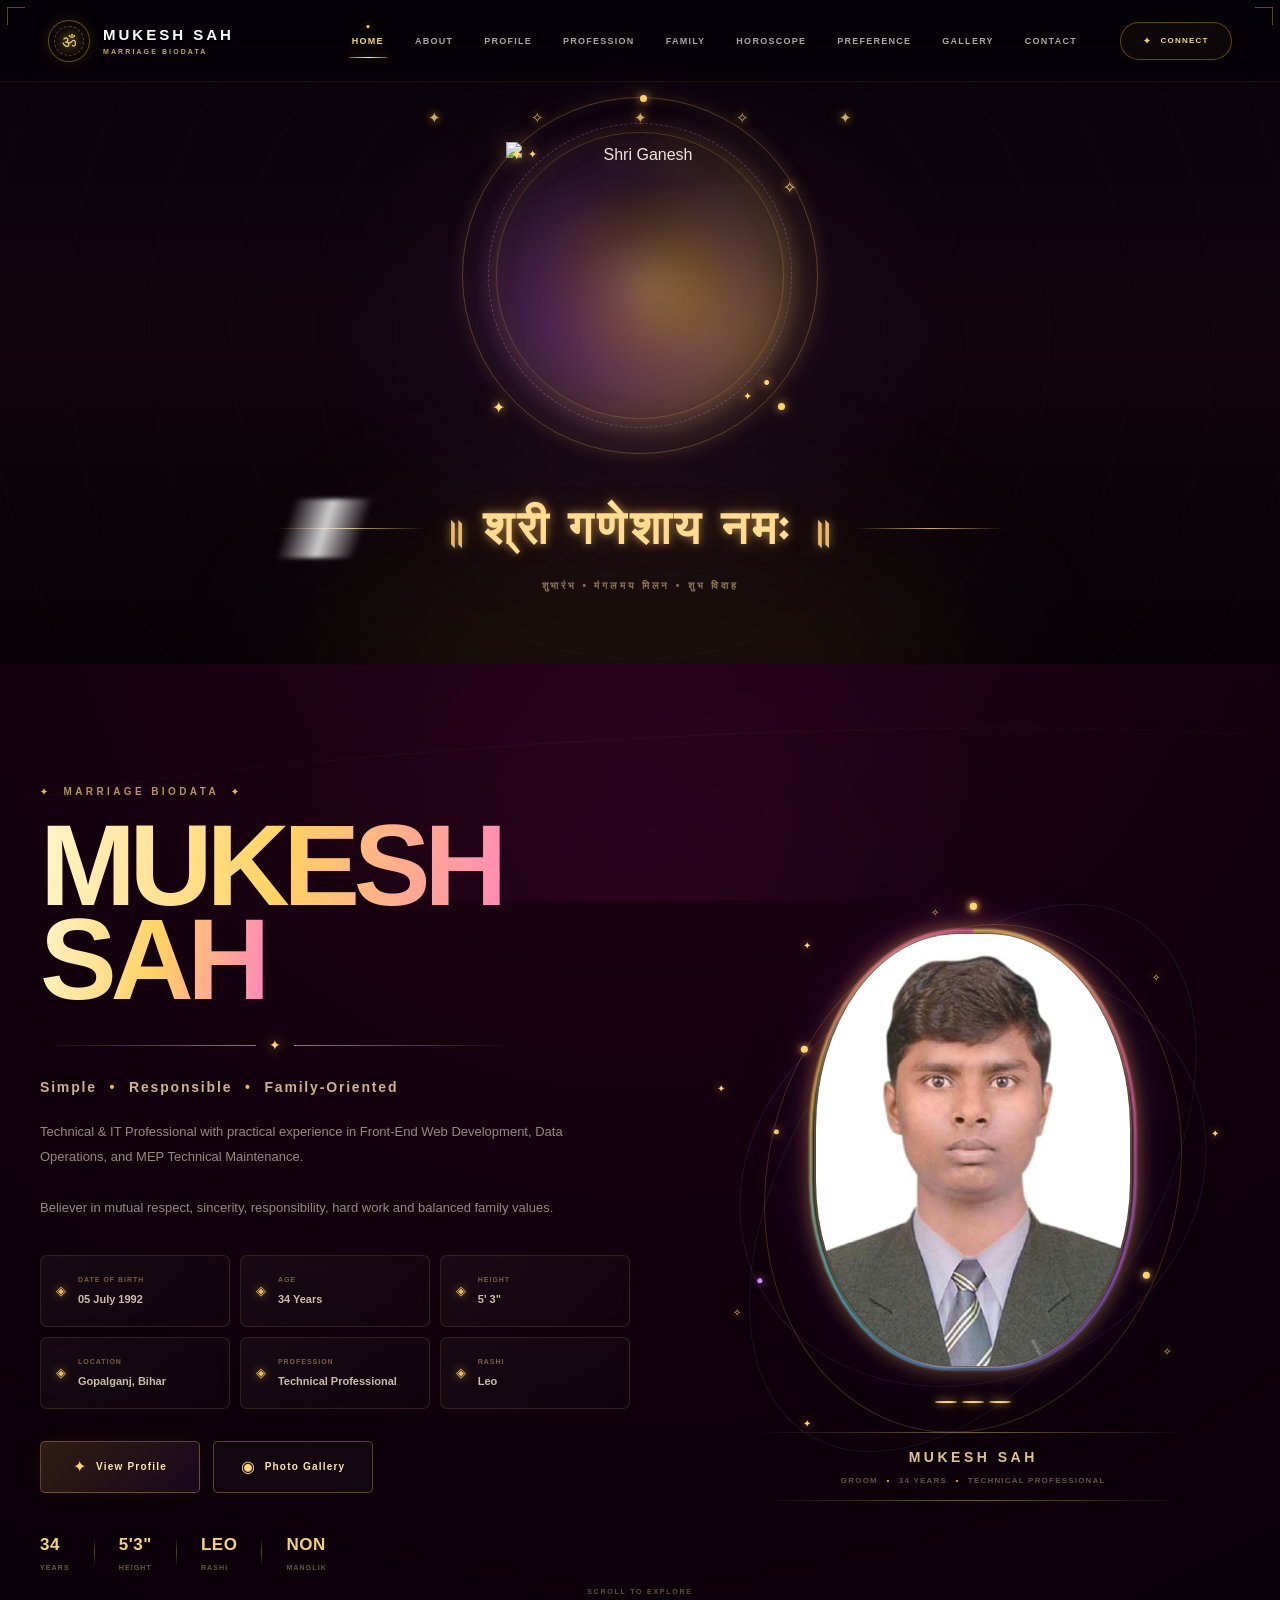
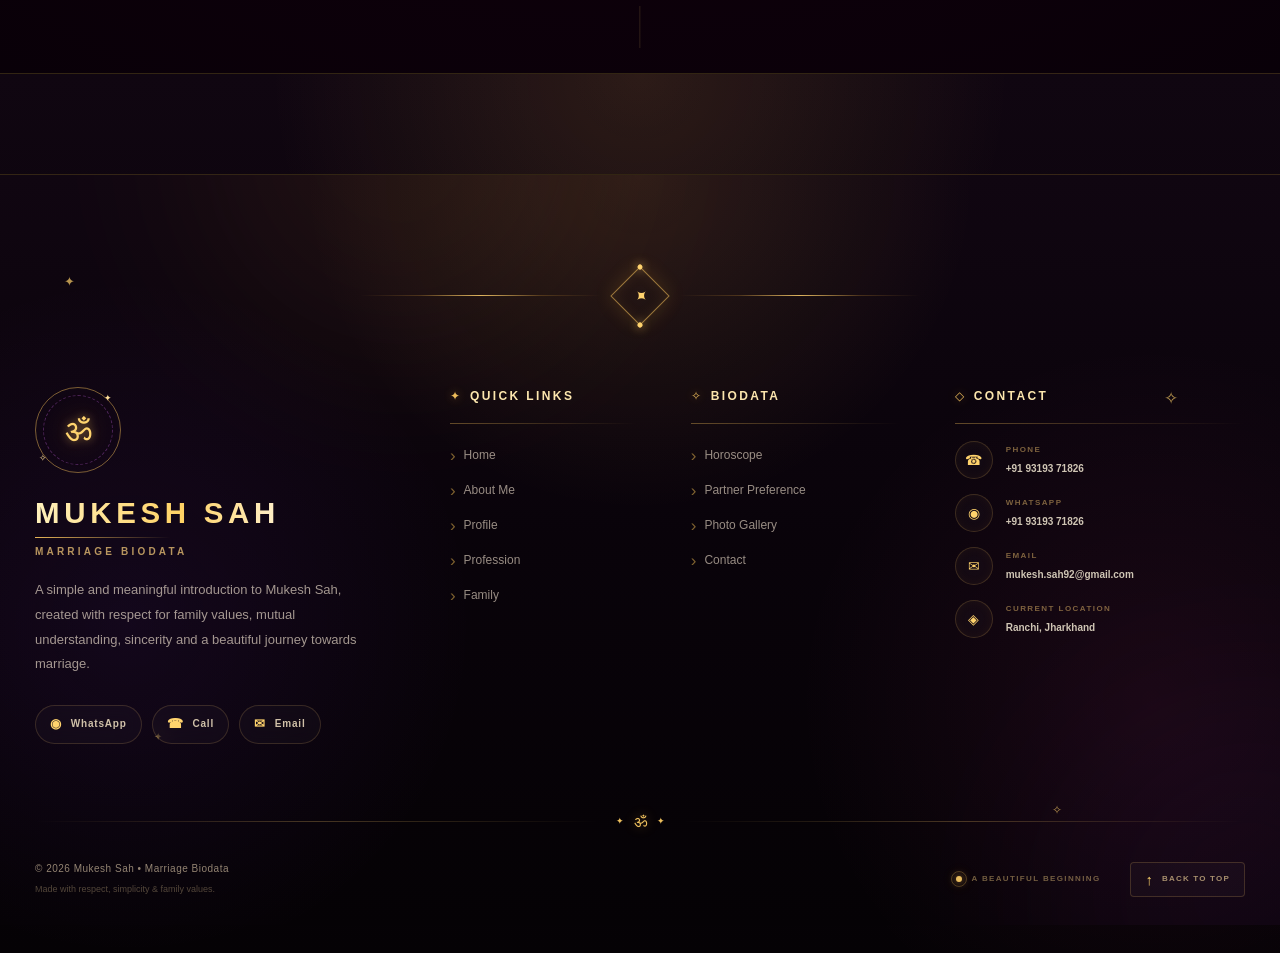
==== index.html @ 3ca18400 "Add files via upload" ====
<!DOCTYPE html>
<html lang="en">

<head>

    <meta charset="UTF-8">

    <meta
        name="viewport"
        content="width=device-width, initial-scale=1.0"
    >

    <meta
        name="theme-color"
        content="#09000d"
    >

    <meta
        name="description"
        content="Mukesh Sah Marriage Biodata"
    >

    <title>Mukesh Sah — Marriage Biodata</title>

<link rel="icon" type="image/png" href="assets/images/favicon.png">
    <!-- CSS -->

    <link rel="stylesheet" href="css/variables.css">

    <link rel="stylesheet" href="css/main.css">

    <link rel="stylesheet" href="css/header.css">

    <link rel="stylesheet" href="css/footer.css">

    <link rel="stylesheet" href="css/home.css">
    <link rel="stylesheet" href="css/mobile.css">


</head>


<body data-page="home">


    <!-- =====================================================
         GRAND BACKGROUND
    ====================================================== -->

    <div class="site-background">

        <div class="bg-glow bg-glow-one"></div>

        <div class="bg-glow bg-glow-two"></div>

        <div class="bg-glow bg-glow-three"></div>

        <div class="wave-layer wave-layer-one"></div>

        <div class="wave-layer wave-layer-two"></div>

        <div class="wave-layer wave-layer-three"></div>

        <div class="particles">

            <span></span>
            <span></span>
            <span></span>
            <span></span>
            <span></span>
            <span></span>
            <span></span>
            <span></span>
            <span></span>
            <span></span>
            <span></span>
            <span></span>
            <span></span>
            <span></span>
            <span></span>
            <span></span>

        </div>

        <div class="moving-light"></div>

    </div>


    <!-- =====================================================
         HEADER
         Loaded automatically by js/main.js
    ====================================================== -->

    <div id="site-header"></div>


    <!-- =====================================================
         MAIN
    ====================================================== -->

    <main class="home-page">


        <!-- =================================================
             SHRI GANESHAY NAMAH
        ================================================== -->

        <section class="ganesh-intro">


            <!-- Decorative top stars -->

            <div class="ganesh-stars">

                <span>✦</span>

                <span>✧</span>

                <span>✦</span>

                <span>✧</span>

                <span>✦</span>

            </div>



            <!-- Ganesh decorative frame -->

            <div class="ganesh-frame">


                <!-- Outer rotating ring -->

                <div class="ganesh-ring ganesh-ring-one"></div>


                <!-- Inner rotating ring -->

                <div class="ganesh-ring ganesh-ring-two"></div>


                <!-- Glow -->

                <div class="ganesh-glow"></div>


                <!-- Ganesh PNG -->

                <div class="ganesh-image-box">

                    <img
                        src="assets/images/ganesh.png"
                        alt="Shri Ganesh"
                        class="ganesh-image"
                    >

                </div>


                <!-- Floating particles -->

                <span class="ganesh-particle particle-one">
                    ✦
                </span>

                <span class="ganesh-particle particle-two">
                    ✧
                </span>

                <span class="ganesh-particle particle-three">
                    •
                </span>

                <span class="ganesh-particle particle-four">
                    ✦
                </span>


            </div>



            <!-- =================================================
                 GANESH MANTRA
            ================================================== -->

            <div class="ganesh-mantra-wrap">

                <div class="mantra-line"></div>

                <h1 class="ganesh-mantra">

                    <span>
                        ॥
                    </span>

                    श्री गणेशाय नमः

                    <span>
                        ॥
                    </span>

                </h1>

                <div class="mantra-line"></div>

            </div>



            <!-- Small subtitle -->

            <p class="ganesh-subtitle">

                शुभारंभ • मंगलमय मिलन • शुभ विवाह

            </p>


        </section>



        <!-- =================================================
             GRAND HERO
        ================================================== -->

        <section class="hero-section">


            <!-- LEFT SIDE -->

            <div class="hero-content">


                <div class="hero-label">

                    <span>✦</span>

                    <span>
                        MARRIAGE BIODATA
                    </span>

                    <span>✦</span>

                </div>



                <h2 class="hero-name">

                    <span>
                        MUKESH
                    </span>

                    <span>
                        SAH
                    </span>

                </h2>



                <div class="name-decoration">

                    <span></span>

                    <i>✦</i>

                    <span></span>

                </div>



                <p class="hero-tagline">

                    Simple

                    <b>•</b>

                    Responsible

                    <b>•</b>

                    Family-Oriented

                </p>



                <p class="hero-description">

                    Technical &amp; IT Professional with practical
                    experience in Front-End Web Development,
                    Data Operations, and MEP Technical Maintenance.

                    <br><br>

                    Believer in mutual respect, sincerity,
                    responsibility, hard work and balanced
                    family values.

                </p>



                <!-- DETAILS -->

                <div class="hero-details-grid">


                    <div class="detail-box">

                        <span class="detail-icon">
                            ◈
                        </span>

                        <div>

                            <small>
                                DATE OF BIRTH
                            </small>

                            <strong>
                                05 July 1992
                            </strong>

                        </div>

                    </div>



                    <div class="detail-box">

                        <span class="detail-icon">
                            ◈
                        </span>

                        <div>

                            <small>
                                AGE
                            </small>

                            <strong>
                                34 Years
                            </strong>

                        </div>

                    </div>



                    <div class="detail-box">

                        <span class="detail-icon">
                            ◈
                        </span>

                        <div>

                            <small>
                                HEIGHT
                            </small>

                            <strong>
                                5' 3"
                            </strong>

                        </div>

                    </div>



                    <div class="detail-box">

                        <span class="detail-icon">
                            ◈
                        </span>

                        <div>

                            <small>
                                LOCATION
                            </small>

                            <strong>
                                Gopalganj, Bihar
                            </strong>

                        </div>

                    </div>



                    <div class="detail-box">

                        <span class="detail-icon">
                            ◈
                        </span>

                        <div>

                            <small>
                                PROFESSION
                            </small>

                            <strong>
                                Technical Professional
                            </strong>

                        </div>

                    </div>



                    <div class="detail-box">

                        <span class="detail-icon">
                            ◈
                        </span>

                        <div>

                            <small>
                                RASHI
                            </small>

                            <strong>
                                Leo
                            </strong>

                        </div>

                    </div>


                </div>



                <!-- BUTTONS -->

                <div class="hero-buttons">


                    <a
                        href="pages/profile.html"
                        class="hero-button primary-button"
                    >

                        <span>✦</span>

                        <strong>
                            View Profile
                        </strong>

                    </a>



                    <a
                        href="pages/gallery.html"
                        class="hero-button secondary-button"
                    >

                        <span>◉</span>

                        <strong>
                            Photo Gallery
                        </strong>

                    </a>


                </div>



                <!-- STATUS -->

                <div class="hero-status-row">


                    <div class="status-item">

                        <strong>
                            34
                        </strong>

                        <span>
                            YEARS
                        </span>

                    </div>


                    <div class="status-divider"></div>


                    <div class="status-item">

                        <strong>
                            5'3"
                        </strong>

                        <span>
                            HEIGHT
                        </span>

                    </div>


                    <div class="status-divider"></div>


                    <div class="status-item">

                        <strong>
                            LEO
                        </strong>

                        <span>
                            RASHI
                        </span>

                    </div>


                    <div class="status-divider"></div>


                    <div class="status-item">

                        <strong>
                            NON
                        </strong>

                        <span>
                            MANGLIK
                        </span>

                    </div>


                </div>


            </div>



            <!-- =================================================
                 RIGHT PHOTO
            ================================================== -->

            <div class="hero-profile-area">


                <div class="profile-orbit orbit-one">

                    <span></span>

                </div>


                <div class="profile-orbit orbit-two">

                    <span></span>

                </div>


                <div class="profile-orbit orbit-three">

                    <span></span>

                </div>



                <!-- STARS -->

                <div class="profile-stars">

                    <span class="star star-1">✦</span>

                    <span class="star star-2">✧</span>

                    <span class="star star-3">✦</span>

                    <span class="star star-4">✧</span>

                    <span class="star star-5">✦</span>

                    <span class="star star-6">✧</span>

                    <span class="star star-7">✦</span>

                    <span class="star star-8">✧</span>

                </div>



                <!-- PHOTO -->

                <div class="profile-photo-stage">


                    <div class="photo-neon-border"></div>


                    <div class="photo-inner-glow"></div>


                    <div class="profile-photo-box">

                        <img
                            src="assets/images/Mukesh_Sah.jpeg"
                            alt="Mukesh Sah"
                            class="profile-photo"
                        >

                    </div>


                    <!-- Bottom multicolor glow -->

                    <div class="photo-bottom-light">

                        <span></span>

                        <span></span>

                        <span></span>

                    </div>


                    <!-- Rotating dots -->

                    <div class="photo-orbit-dots">

                        <i></i>
                        <i></i>
                        <i></i>
                        <i></i>

                    </div>


                </div>



                <!-- CAPTION -->

                <div class="profile-caption">

                    <div class="caption-line"></div>

                    <h2>
                        MUKESH SAH
                    </h2>

                    <p>

                        GROOM

                        <span>•</span>

                        34 YEARS

                        <span>•</span>

                        TECHNICAL PROFESSIONAL

                    </p>

                    <div class="caption-line"></div>

                </div>


            </div>


        </section>



        <!-- SCROLL -->

        <div class="home-scroll-indicator">

            <span>
                SCROLL TO EXPLORE
            </span>

            <div class="scroll-line">

                <i></i>

            </div>

        </div>


    </main>


    <!-- =====================================================
         FOOTER
         Loaded automatically by js/main.js
    ====================================================== -->

    <div id="site-footer"></div>


    <!-- =====================================================
         JS
    ====================================================== -->

    <!-- Common JS: loads header + footer -->
    <script src="js/main.js"></script>

    <!-- Home Page JS -->
    <script src="js/home.js"></script>


</body>

</html>
---- css/variables.css ----
/* =========================================================
   MUKESH SAH — LUXURY MARRIAGE BIODATA
   GLOBAL DESIGN VARIABLES
   File: css/variables.css
   ========================================================= */

:root {

  /* -------------------------------------------------------
     01. FONT
     ------------------------------------------------------- */

  --font-main:
    Arial,
    Helvetica,
    sans-serif;


  /* -------------------------------------------------------
     02. MAIN COLORS
     ------------------------------------------------------- */

  --color-black: #050006;
  --color-black-soft: #09000d;
  --color-black-deep: #020003;

  --color-maroon-deep: #17000f;
  --color-maroon: #2b001b;
  --color-maroon-light: #4b062d;

  --color-gold-dark: #8b5e12;
  --color-gold-deep: #a66c14;
  --color-gold: #d4a63a;
  --color-gold-light: #f4d477;
  --color-gold-bright: #ffe9a3;
  --color-gold-white: #fff4c7;

  --color-white: #ffffff;
  --color-white-soft: #f7f3ea;
  --color-text: #eee8dc;
  --color-text-soft: #cfc5b4;
  --color-text-muted: #a99d8e;

  --color-success: #b7d98b;
  --color-danger: #e08b8b;


  /* -------------------------------------------------------
     03. GRADIENTS
     ------------------------------------------------------- */

  --gradient-page:
    radial-gradient(
      circle at 50% 20%,
      #260018 0%,
      #10000c 38%,
      #050006 75%,
      #020003 100%
    );

  --gradient-gold:
    linear-gradient(
      135deg,
      #7d500c 0%,
      #c89427 22%,
      #ffe69a 48%,
      #d5a33a 68%,
      #80530e 100%
    );

  --gradient-gold-horizontal:
    linear-gradient(
      90deg,
      #81520e 0%,
      #d5a43d 25%,
      #fff0aa 50%,
      #d5a43d 75%,
      #81520e 100%
    );

  --gradient-gold-text:
    linear-gradient(
      90deg,
      #a86d16 0%,
      #f1c95d 22%,
      #fff1ac 42%,
      #d79f2d 65%,
      #fff0a5 82%,
      #9b6413 100%
    );

  --gradient-maroon:
    linear-gradient(
      145deg,
      #3b0626 0%,
      #1b0011 50%,
      #070006 100%
    );

  --gradient-glass:
    linear-gradient(
      145deg,
      rgba(255,255,255,0.075),
      rgba(255,255,255,0.018)
    );


  /* -------------------------------------------------------
     04. GLASS EFFECT
     ------------------------------------------------------- */

  --glass-bg:
    rgba(255, 255, 255, 0.035);

  --glass-bg-strong:
    rgba(255, 255, 255, 0.065);

  --glass-border:
    rgba(212, 166, 58, 0.24);

  --glass-border-bright:
    rgba(244, 212, 119, 0.48);

  --glass-blur: 18px;

  --glass-shadow:
    0 20px 70px rgba(0, 0, 0, 0.48);

  --glass-shadow-small:
    0 10px 35px rgba(0, 0, 0, 0.35);


  /* -------------------------------------------------------
     05. GOLD GLOW
     ------------------------------------------------------- */

  --gold-glow-small:
    0 0 10px rgba(212, 166, 58, 0.30);

  --gold-glow:
    0 0 25px rgba(212, 166, 58, 0.32);

  --gold-glow-strong:
    0 0 45px rgba(244, 212, 119, 0.42);

  --gold-glow-extreme:
    0 0 75px rgba(244, 212, 119, 0.52);


  /* -------------------------------------------------------
     06. PROFILE PHOTO GLOW
     ------------------------------------------------------- */

  --photo-neon:
    0 0 8px rgba(244, 212, 119, 0.72),
    0 0 20px rgba(212, 166, 58, 0.50),
    0 0 42px rgba(212, 166, 58, 0.30);

  --photo-neon-strong:
    0 0 10px rgba(255, 233, 163, 0.95),
    0 0 25px rgba(244, 212, 119, 0.70),
    0 0 55px rgba(212, 166, 58, 0.48),
    0 0 90px rgba(120, 30, 110, 0.22);


  /* -------------------------------------------------------
     07. BORDER
     ------------------------------------------------------- */

  --border-thin:
    1px solid rgba(212, 166, 58, 0.20);

  --border-gold:
    1px solid rgba(212, 166, 58, 0.42);

  --border-gold-bright:
    1px solid rgba(244, 212, 119, 0.72);


  /* -------------------------------------------------------
     08. BORDER RADIUS
     ------------------------------------------------------- */

  --radius-xs: 5px;
  --radius-sm: 10px;
  --radius-md: 16px;
  --radius-lg: 24px;
  --radius-xl: 34px;
  --radius-round: 999px;


  /* -------------------------------------------------------
     09. PAGE WIDTH
     ------------------------------------------------------- */

  --page-width: 1440px;
  --content-width: 1240px;
  --narrow-width: 960px;


  /* -------------------------------------------------------
     10. PAGE PADDING
     ------------------------------------------------------- */

  --page-padding-desktop: 48px;
  --page-padding-tablet: 32px;
  --page-padding-mobile: 18px;


  /* -------------------------------------------------------
     11. SPACING
     ------------------------------------------------------- */

  --space-1: 4px;
  --space-2: 8px;
  --space-3: 12px;
  --space-4: 16px;
  --space-5: 20px;
  --space-6: 24px;
  --space-7: 28px;
  --space-8: 32px;
  --space-9: 40px;
  --space-10: 48px;
  --space-11: 56px;
  --space-12: 64px;
  --space-13: 80px;
  --space-14: 96px;
  --space-15: 120px;


  /* -------------------------------------------------------
     12. TRANSITIONS
     ------------------------------------------------------- */

  --transition-fast:
    0.18s ease;

  --transition-normal:
    0.35s cubic-bezier(0.22, 1, 0.36, 1);

  --transition-smooth:
    0.65s cubic-bezier(0.22, 1, 0.36, 1);

  --transition-luxury:
    1s cubic-bezier(0.16, 1, 0.3, 1);


  /* -------------------------------------------------------
     13. ANIMATION SPEED
     ------------------------------------------------------- */

  --speed-fast: 2s;
  --speed-normal: 4s;
  --speed-slow: 7s;
  --speed-ultra: 12s;


  /* -------------------------------------------------------
     14. Z-INDEX SYSTEM
     ------------------------------------------------------- */

  --z-background: 0;
  --z-content: 10;
  --z-decoration: 20;
  --z-header: 100;
  --z-overlay: 500;
  --z-modal: 1000;


  /* -------------------------------------------------------
     15. HEADER
     ------------------------------------------------------- */

  --header-height: 82px;


  /* -------------------------------------------------------
     16. SHADOWS
     ------------------------------------------------------- */

  --shadow-deep:
    0 25px 80px rgba(0, 0, 0, 0.65);

  --shadow-card:
    0 18px 55px rgba(0, 0, 0, 0.42);

  --shadow-floating:
    0 30px 90px rgba(0, 0, 0, 0.55);


  /* -------------------------------------------------------
     17. OVERLAY COLORS
     ------------------------------------------------------- */

  --overlay-black:
    rgba(0, 0, 0, 0.45);

  --overlay-black-heavy:
    rgba(0, 0, 0, 0.72);

  --overlay-gold:
    rgba(212, 166, 58, 0.08);


  /* -------------------------------------------------------
     18. BREAKPOINT REFERENCE
     
     CSS variables cannot be used directly inside media
     queries, so these values are kept here only as
     documentation/reference.
     ------------------------------------------------------- */

  --breakpoint-mobile: 576px;
  --breakpoint-tablet: 768px;
  --breakpoint-laptop: 1024px;
  --breakpoint-desktop: 1280px;
  --breakpoint-large: 1440px;


  /* -------------------------------------------------------
     19. ANIMATION CUSTOM PROPERTIES
     ------------------------------------------------------- */

  --ease-luxury:
    cubic-bezier(0.16, 1, 0.3, 1);

  --ease-soft:
    cubic-bezier(0.22, 1, 0.36, 1);

  --ease-bounce:
    cubic-bezier(0.34, 1.56, 0.64, 1);
}


/* =========================================================
   GLOBAL REDUCED MOTION SUPPORT
   ========================================================= */

@media (prefers-reduced-motion: reduce) {

  :root {
    --speed-fast: 0s;
    --speed-normal: 0s;
    --speed-slow: 0s;
    --speed-ultra: 0s;
  }
}
---- css/main.css ----
/* =========================================================
   MUKESH SAH — LUXURY MARRIAGE BIODATA
   GLOBAL / MASTER CSS
   File: css/main.css
   ========================================================= */


/* =========================================================
   01. UNIVERSAL RESET
   ========================================================= */

*,
*::before,
*::after {
  box-sizing: border-box;
  margin: 0;
  padding: 0;
}

html {
  width: 100%;
  min-height: 100%;
  scroll-behavior: smooth;
  background: var(--color-black-deep);
}

body {
  width: 100%;
  min-height: 100vh;

  font-family: var(--font-main);

  color: var(--color-text);

  background:
    var(--gradient-page);

  overflow-x: hidden;

  line-height: 1.6;

  -webkit-font-smoothing: antialiased;
  -moz-osx-font-smoothing: grayscale;

  text-rendering: optimizeLegibility;
}


/* =========================================================
   02. BASIC ELEMENTS
   ========================================================= */

img,
picture,
svg,
video,
canvas {
  display: block;
  max-width: 100%;
}

img {
  height: auto;
}

button,
input,
textarea,
select {
  font: inherit;
}

button {
  border: 0;
  outline: 0;
}

a {
  color: inherit;
  text-decoration: none;
}

ul,
ol {
  list-style: none;
}

p {
  color: var(--color-text-soft);
}

::selection {
  color: var(--color-black);
  background: var(--color-gold-light);
}


/* =========================================================
   03. BODY SCROLLBAR
   ========================================================= */

html {
  scrollbar-width: thin;
  scrollbar-color:
    var(--color-gold-dark)
    var(--color-black-deep);
}

::-webkit-scrollbar {
  width: 9px;
}

::-webkit-scrollbar-track {
  background:
    linear-gradient(
      180deg,
      #050006,
      #11000c,
      #050006
    );
}

::-webkit-scrollbar-thumb {
  border-radius: 999px;

  background:
    linear-gradient(
      180deg,
      var(--color-gold-light),
      var(--color-gold-dark),
      var(--color-gold)
    );

  border: 2px solid var(--color-black-deep);

  box-shadow:
    0 0 12px
    rgba(244, 212, 119, 0.45);
}

::-webkit-scrollbar-thumb:hover {
  background:
    linear-gradient(
      180deg,
      var(--color-gold-white),
      var(--color-gold-light),
      var(--color-gold)
    );
}


/* =========================================================
   04. SITE ROOT
   ========================================================= */

#header,
#footer {
  position: relative;
  z-index: var(--z-header);
}

main {
  position: relative;
  z-index: var(--z-content);
}

section {
  position: relative;
}


/* =========================================================
   05. GLOBAL LUXURY BACKGROUND
   ========================================================= */

.site-background {
  position: fixed;

  inset: 0;

  width: 100%;
  height: 100%;

  overflow: hidden;

  pointer-events: none;

  z-index: var(--z-background);

  background:
    radial-gradient(
      circle at 15% 20%,
      rgba(123, 18, 75, 0.12),
      transparent 30%
    ),
    radial-gradient(
      circle at 85% 15%,
      rgba(212, 166, 58, 0.08),
      transparent 28%
    ),
    radial-gradient(
      circle at 50% 90%,
      rgba(95, 18, 80, 0.12),
      transparent 35%
    );
}


/* =========================================================
   06. BACKGROUND GLOW ORBS
   ========================================================= */

.bg-glow {
  position: absolute;

  width: 420px;
  height: 420px;

  border-radius: 50%;

  filter: blur(80px);

  opacity: 0.30;

  mix-blend-mode: screen;

  animation:
    backgroundFloat
    14s
    ease-in-out
    infinite;
}

.bg-glow-one {
  top: -150px;
  left: -120px;

  background:
    radial-gradient(
      circle,
      rgba(191, 54, 130, 0.38),
      transparent 68%
    );

  animation-delay: -3s;
}

.bg-glow-two {
  top: 25%;
  right: -190px;

  background:
    radial-gradient(
      circle,
      rgba(215, 164, 46, 0.26),
      transparent 68%
    );

  animation-delay: -7s;
}

.bg-glow-three {
  bottom: -220px;
  left: 35%;

  background:
    radial-gradient(
      circle,
      rgba(116, 28, 104, 0.30),
      transparent 68%
    );

  animation-delay: -10s;
}

@keyframes backgroundFloat {

  0%,
  100% {
    transform:
      translate3d(0, 0, 0)
      scale(1);
  }

  25% {
    transform:
      translate3d(35px, -25px, 0)
      scale(1.08);
  }

  50% {
    transform:
      translate3d(-20px, 35px, 0)
      scale(0.94);
  }

  75% {
    transform:
      translate3d(25px, 15px, 0)
      scale(1.05);
  }
}


/* =========================================================
   07. ANIMATED WAVES
   ========================================================= */

.wave-layer {
  position: absolute;

  left: -10%;
  width: 120%;

  height: 240px;

  opacity: 0.10;

  border-radius: 50%;

  filter: blur(1px);

  transform-origin: center;

  animation:
    waveMove
    12s
    ease-in-out
    infinite;
}

.wave-layer::before,
.wave-layer::after {
  content: "";

  position: absolute;

  inset: 0;

  border-radius: 50%;

  border-top:
    1px solid
    rgba(244, 212, 119, 0.45);

  border-bottom:
    1px solid
    rgba(164, 69, 131, 0.22);
}

.wave-layer-one {
  top: 13%;

  transform:
    rotate(-4deg)
    scaleY(0.55);

  animation-delay: -2s;
}

.wave-layer-two {
  top: 48%;

  transform:
    rotate(5deg)
    scaleY(0.48);

  opacity: 0.07;

  animation-delay: -6s;
}

.wave-layer-three {
  bottom: -30px;

  transform:
    rotate(-3deg)
    scaleY(0.60);

  opacity: 0.08;

  animation-delay: -9s;
}

@keyframes waveMove {

  0%,
  100% {
    margin-left: -1%;
  }

  50% {
    margin-left: 1%;
  }
}


/* =========================================================
   08. MOVING LIGHT BEAM
   ========================================================= */

.moving-light {
  position: absolute;

  top: -25%;

  left: -35%;

  width: 30%;
  height: 150%;

  opacity: 0.10;

  transform:
    rotate(24deg);

  background:
    linear-gradient(
      90deg,
      transparent,
      rgba(255, 235, 160, 0.55),
      transparent
    );

  filter: blur(28px);

  animation:
    lightSweep
    11s
    linear
    infinite;
}

@keyframes lightSweep {

  0% {
    left: -40%;
    opacity: 0;
  }

  10% {
    opacity: 0.08;
  }

  50% {
    opacity: 0.13;
  }

  90% {
    opacity: 0.06;
  }

  100% {
    left: 120%;
    opacity: 0;
  }
}


/* =========================================================
   09. GLOBAL PARTICLES
   ========================================================= */

.particles {
  position: absolute;

  inset: 0;

  width: 100%;
  height: 100%;
}

.particles span {
  position: absolute;

  display: block;

  width: 3px;
  height: 3px;

  border-radius: 50%;

  background:
    var(--color-gold-light);

  opacity: 0;

  box-shadow:
    0 0 7px
    rgba(244, 212, 119, 0.75);

  animation:
    particleFloat
    8s
    linear
    infinite;
}


/* Individual particle positions */

.particles span:nth-child(1) {
  left: 6%;
  top: 18%;
  animation-delay: -1s;
}

.particles span:nth-child(2) {
  left: 12%;
  top: 72%;
  animation-delay: -4s;
}

.particles span:nth-child(3) {
  left: 20%;
  top: 35%;
  animation-delay: -6s;
}

.particles span:nth-child(4) {
  left: 27%;
  top: 82%;
  animation-delay: -2s;
}

.particles span:nth-child(5) {
  left: 34%;
  top: 13%;
  animation-delay: -5s;
}

.particles span:nth-child(6) {
  left: 41%;
  top: 63%;
  animation-delay: -7s;
}

.particles span:nth-child(7) {
  left: 48%;
  top: 26%;
  animation-delay: -3s;
}

.particles span:nth-child(8) {
  left: 55%;
  top: 88%;
  animation-delay: -8s;
}

.particles span:nth-child(9) {
  left: 61%;
  top: 48%;
  animation-delay: -4s;
}

.particles span:nth-child(10) {
  left: 67%;
  top: 17%;
  animation-delay: -6s;
}

.particles span:nth-child(11) {
  left: 73%;
  top: 74%;
  animation-delay: -1s;
}

.particles span:nth-child(12) {
  left: 79%;
  top: 31%;
  animation-delay: -5s;
}

.particles span:nth-child(13) {
  left: 84%;
  top: 56%;
  animation-delay: -7s;
}

.particles span:nth-child(14) {
  left: 90%;
  top: 22%;
  animation-delay: -3s;
}

.particles span:nth-child(15) {
  left: 94%;
  top: 84%;
  animation-delay: -8s;
}

@keyframes particleFloat {

  0% {
    opacity: 0;
    transform:
      translate3d(0, 25px, 0)
      scale(0.4);
  }

  20% {
    opacity: 0.8;
  }

  50% {
    opacity: 1;

    transform:
      translate3d(
        8px,
        -25px,
        0
      )
      scale(1);
  }

  80% {
    opacity: 0.5;
  }

  100% {
    opacity: 0;

    transform:
      translate3d(
        -10px,
        -70px,
        0
      )
      scale(0.2);
  }
}


/* =========================================================
   10. COMMON CONTAINER
   ========================================================= */

.container {
  width: min(
    calc(100% - (var(--page-padding-desktop) * 2)),
    var(--content-width)
  );

  margin-inline: auto;
}


/* =========================================================
   11. COMMON PAGE WRAPPER
   ========================================================= */

.page-wrapper {
  position: relative;

  width: 100%;

  min-height: 100vh;

  padding-top:
    calc(
      var(--header-height) + var(--space-10)
    );

  padding-bottom:
    var(--space-15);
}


/* =========================================================
   12. COMMON SECTION
   ========================================================= */

.section {
  position: relative;

  width: 100%;

  padding:
    var(--space-15)
    0;
}

.section-inner {
  width: min(
    calc(100% - (var(--page-padding-desktop) * 2)),
    var(--content-width)
  );

  margin-inline: auto;
}


/* =========================================================
   13. COMMON EYEBROW
   ========================================================= */

.eyebrow {
  display: inline-flex;

  align-items: center;
  justify-content: center;

  gap: 10px;

  padding:
    7px
    14px;

  border:
    1px solid
    rgba(212, 166, 58, 0.28);

  border-radius:
    var(--radius-round);

  background:
    rgba(212, 166, 58, 0.045);

  color:
    var(--color-gold-light);

  font-size: 10px;

  font-weight: 700;

  letter-spacing: 0.28em;

  text-transform: uppercase;

  box-shadow:
    inset 0 0 18px
    rgba(212, 166, 58, 0.035),

    0 0 18px
    rgba(212, 166, 58, 0.06);
}


/* =========================================================
   14. COMMON GOLD HEADING
   ========================================================= */

.gold-heading {
  background:
    var(--gradient-gold-text);

  -webkit-background-clip: text;
  background-clip: text;

  -webkit-text-fill-color: transparent;

  color: transparent;

  background-size: 220% auto;

  animation:
    goldTextFlow
    7s
    linear
    infinite;
}

@keyframes goldTextFlow {

  0% {
    background-position: 0% center;
  }

  50% {
    background-position: 100% center;
  }

  100% {
    background-position: 0% center;
  }
}


/* =========================================================
   15. COMMON GOLD LINE
   ========================================================= */

.gold-line {
  width: 100%;
  height: 1px;

  background:
    linear-gradient(
      90deg,
      transparent,
      var(--color-gold-dark),
      var(--color-gold-light),
      var(--color-gold-dark),
      transparent
    );

  box-shadow:
    0 0 12px
    rgba(212, 166, 58, 0.28);
}


/* =========================================================
   16. GLASS CARD
   ========================================================= */

.glass-card {
  position: relative;

  overflow: hidden;

  background:
    var(--glass-bg);

  border:
    var(--border-thin);

  border-radius:
    var(--radius-lg);

  backdrop-filter:
    blur(var(--glass-blur));

  -webkit-backdrop-filter:
    blur(var(--glass-blur));

  box-shadow:
    var(--glass-shadow-small);

  transition:
    transform var(--transition-normal),
    border-color var(--transition-normal),
    box-shadow var(--transition-normal);
}

.glass-card::before {
  content: "";

  position: absolute;

  top: 0;
  left: -120%;

  width: 80%;
  height: 100%;

  pointer-events: none;

  background:
    linear-gradient(
      90deg,
      transparent,
      rgba(255,255,255,0.055),
      transparent
    );

  transform:
    skewX(-18deg);

  transition:
    left 1s ease;
}

.glass-card:hover {
  transform:
    translateY(-6px);

  border-color:
    var(--glass-border-bright);

  box-shadow:
    var(--glass-shadow),
    0 0 30px
    rgba(212, 166, 58, 0.08);
}

.glass-card:hover::before {
  left: 140%;
}


/* =========================================================
   17. COMMON BUTTON SYSTEM
   ========================================================= */

.btn {
  position: relative;

  display: inline-flex;

  align-items: center;
  justify-content: center;

  gap: 10px;

  min-height: 48px;

  padding:
    12px 22px;

  border-radius:
    var(--radius-round);

  cursor: pointer;

  font-size: 12px;

  font-weight: 700;

  letter-spacing: 0.08em;

  text-transform: uppercase;

  overflow: hidden;

  transition:
    transform var(--transition-normal),
    box-shadow var(--transition-normal),
    border-color var(--transition-normal);
}

.btn::before {
  content: "";

  position: absolute;

  top: 0;
  left: -130%;

  width: 70%;
  height: 100%;

  transform:
    skewX(-20deg);

  background:
    linear-gradient(
      90deg,
      transparent,
      rgba(255,255,255,0.45),
      transparent
    );

  transition:
    left 0.8s ease;
}

.btn:hover::before {
  left: 150%;
}

.btn:hover {
  transform:
    translateY(-3px);
}


/* Primary */

.btn-primary {
  color:
    #160b02;

  background:
    var(--gradient-gold);

  box-shadow:
    var(--gold-glow-small);
}

.btn-primary:hover {
  box-shadow:
    var(--gold-glow),
    0 15px 40px
    rgba(212, 166, 58, 0.18);
}


/* Secondary */

.btn-secondary {
  color:
    var(--color-gold-light);

  background:
    rgba(212, 166, 58, 0.045);

  border:
    1px solid
    rgba(212, 166, 58, 0.35);
}

.btn-secondary:hover {
  border-color:
    var(--color-gold-light);

  box-shadow:
    var(--gold-glow-small);
}


/* =========================================================
   18. COMMON DECORATIVE ORNAMENT
   ========================================================= */

.ornament {
  display: flex;

  align-items: center;

  justify-content: center;

  gap: 14px;

  width: 100%;

  color:
    var(--color-gold-light);
}

.ornament::before,
.ornament::after {
  content: "";

  display: block;

  width: min(110px, 18vw);

  height: 1px;

  background:
    linear-gradient(
      90deg,
      transparent,
      var(--color-gold)
    );
}

.ornament::after {
  background:
    linear-gradient(
      90deg,
      var(--color-gold),
      transparent
    );
}

.ornament-mark {
  width: 8px;
  height: 8px;

  transform:
    rotate(45deg);

  border:
    1px solid
    var(--color-gold-light);

  box-shadow:
    var(--gold-glow-small);
}


/* =========================================================
   19. COMMON REVEAL ANIMATION
   ========================================================= */

.reveal {
  opacity: 0;

  transform:
    translateY(35px);

  transition:
    opacity 0.9s var(--ease-luxury),
    transform 0.9s var(--ease-luxury);
}

.reveal.visible {
  opacity: 1;

  transform:
    translateY(0);
}


/* =========================================================
   20. COMMON FLOAT ANIMATION
   ========================================================= */

.float-animation {
  animation:
    softFloat
    5s
    ease-in-out
    infinite;
}

@keyframes softFloat {

  0%,
  100% {
    transform:
      translateY(0);
  }

  50% {
    transform:
      translateY(-10px);
  }
}


/* =========================================================
   21. COMMON PULSE GLOW
   ========================================================= */

.pulse-glow {
  animation:
    pulseGlow
    3.5s
    ease-in-out
    infinite;
}

@keyframes pulseGlow {

  0%,
  100% {
    opacity: 0.72;

    filter:
      brightness(0.95);
  }

  50% {
    opacity: 1;

    filter:
      brightness(1.18);
  }
}


/* =========================================================
   22. IMAGE SAFETY
   ========================================================= */

.image-cover {
  width: 100%;
  height: 100%;

  object-fit: cover;
}

.image-contain {
  width: 100%;
  height: 100%;

  object-fit: contain;
}


/* =========================================================
   23. TEXT UTILITIES
   ========================================================= */

.text-gold {
  color:
    var(--color-gold-light);
}

.text-muted {
  color:
    var(--color-text-muted);
}

.text-center {
  text-align: center;
}

.uppercase {
  text-transform: uppercase;
}

.no-select {
  user-select: none;
  -webkit-user-select: none;
}


/* =========================================================
   24. HORIZONTAL SCROLL HELPER
   Important for family tree mobile layout
   ========================================================= */

.horizontal-scroll {
  width: 100%;

  overflow-x: auto;
  overflow-y: hidden;

  -webkit-overflow-scrolling: touch;

  scrollbar-width: thin;
}

.horizontal-scroll::-webkit-scrollbar {
  height: 7px;
}


/* =========================================================
   25. FOCUS ACCESSIBILITY
   ========================================================= */

a:focus-visible,
button:focus-visible,
input:focus-visible,
textarea:focus-visible,
select:focus-visible {
  outline:
    2px solid
    var(--color-gold-light);

  outline-offset: 4px;

  border-radius:
    4px;
}


/* =========================================================
   26. COMPONENT ERROR
   ========================================================= */

.component-error {
  width: min(
    calc(100% - 36px),
    900px
  );

  margin:
    20px auto;

  padding:
    14px 18px;

  text-align: center;

  color:
    #f3c8c8;

  background:
    rgba(130, 25, 45, 0.18);

  border:
    1px solid
    rgba(220, 100, 100, 0.25);

  border-radius:
    var(--radius-sm);

  font-size: 12px;
}


/* =========================================================
   27. TABLET
   ========================================================= */

@media (max-width: 1024px) {

  .container,
  .section-inner {
    width:
      min(
        calc(100% - (var(--page-padding-tablet) * 2)),
        var(--content-width)
      );
  }

  .page-wrapper {
    padding-top:
      calc(
        var(--header-height) + var(--space-8)
      );
  }

  .section {
    padding:
      var(--space-13)
      0;
  }

  .bg-glow {
    width: 330px;
    height: 330px;

    filter: blur(65px);
  }
}


/* =========================================================
   28. MOBILE
   ========================================================= */

@media (max-width: 768px) {

  body {
    min-width: 0;
  }

  .container,
  .section-inner {
    width:
      calc(
        100% -
        (var(--page-padding-mobile) * 2)
      );
  }

  .page-wrapper {
    padding-top:
      calc(
        var(--header-height) + var(--space-7)
      );

    padding-bottom:
      var(--space-12);
  }

  .section {
    padding:
      var(--space-12)
      0;
  }

  .glass-card {
    border-radius:
      var(--radius-md);
  }

  .btn {
    min-height: 46px;

    padding:
      11px 18px;

    font-size: 10px;
  }

  .eyebrow {
    font-size: 8px;

    letter-spacing: 0.20em;
  }

  .bg-glow {
    width: 240px;
    height: 240px;

    filter: blur(55px);

    opacity: 0.22;
  }

  .wave-layer {
    height: 150px;
  }

  .moving-light {
    width: 40%;

    opacity: 0.07;
  }
}


/* =========================================================
   29. SMALL MOBILE
   ========================================================= */

@media (max-width: 480px) {

  .container,
  .section-inner {
    width:
      calc(100% - 30px);
  }

  .section {
    padding:
      70px
      0;
  }

  .page-wrapper {
    padding-bottom:
      70px;
  }

  .btn {
    width: 100%;
  }

  .ornament::before,
  .ornament::after {
    width: 55px;
  }
}


/* =========================================================
   30. REDUCED MOTION
   ========================================================= */

@media (prefers-reduced-motion: reduce) {

  *,
  *::before,
  *::after {
    scroll-behavior: auto !important;
    animation-duration: 0.01ms !important;
    animation-iteration-count: 1 !important;
    transition-duration: 0.01ms !important;
  }

  .reveal {
    opacity: 1;
    transform: none;
  }
}
/* Image fallback: layout remains stable when the original photo/ganesh asset is not included. */
.image-missing{visibility:hidden}
.profile-photo-box:has(.image-missing)::after,
.profile-photo-border:has(.image-missing)::after,
.ganesh-image-box:has(.image-missing)::after{
 content:"MUKESH SAH"; visibility:visible; display:grid; place-items:center;
 position:absolute; inset:12px; border-radius:inherit; color:rgba(244,212,119,.75);
 font-size:12px; letter-spacing:.22em; background:radial-gradient(circle,rgba(212,166,58,.12),transparent 60%);
}
---- css/header.css ----
/* =========================================================
   MUKESH SAH — LUXURY MARRIAGE BIODATA
   HEADER CSS
   File: css/header.css
   ========================================================= */


/* =========================================================
   01. HEADER MAIN
   ========================================================= */

#site-header {
  position: fixed;
  top: 0;
  left: 0;
  width: 100%;
  height: var(--header-height);
  z-index: var(--z-header);

  transition:
    height var(--transition-normal),
    background var(--transition-normal),
    box-shadow var(--transition-normal);
}


/* =========================================================
   02. HEADER INNER
   ========================================================= */

.header-inner {
  position: relative;

  width: min(
    calc(100% - (var(--page-padding-desktop) * 2)),
    var(--page-width)
  );

  height: 100%;
  margin-inline: auto;

  display: flex;
  align-items: center;
  justify-content: space-between;

  gap: 30px;
}


/* =========================================================
   03. HEADER GLASS BACKGROUND
   ========================================================= */

.header-shell {
  position: absolute;
  inset: 0;

  overflow: hidden;

  background:
    linear-gradient(
      180deg,
      rgba(4, 0, 6, 0.88),
      rgba(4, 0, 6, 0.48)
    );

  border-bottom:
    1px solid rgba(212, 166, 58, 0.12);

  backdrop-filter: blur(18px);
  -webkit-backdrop-filter: blur(18px);

  transition:
    background var(--transition-normal),
    border-color var(--transition-normal),
    box-shadow var(--transition-normal);
}


/* =========================================================
   TOP SHIMMER
   ========================================================= */

.header-shell::before {
  content: "";

  position: absolute;
  top: 0;
  left: -65%;

  width: 55%;
  height: 1px;

  background:
    linear-gradient(
      90deg,
      transparent,
      rgba(255, 235, 160, 0.95),
      transparent
    );

  box-shadow:
    0 0 14px rgba(244, 212, 119, 0.65);

  animation:
    headerShimmer 8s linear infinite;
}

@keyframes headerShimmer {
  0% {
    left: -65%;
  }

  100% {
    left: 120%;
  }
}


/* =========================================================
   BOTTOM GOLD LINE
   ========================================================= */

.header-shell::after {
  content: "";

  position: absolute;

  left: 8%;
  right: 8%;
  bottom: -1px;

  height: 1px;

  background:
    linear-gradient(
      90deg,
      transparent,
      rgba(212, 166, 58, 0.28),
      rgba(244, 212, 119, 0.55),
      rgba(212, 166, 58, 0.28),
      transparent
    );
}


/* =========================================================
   04. SCROLLED HEADER
   ========================================================= */

#site-header.scrolled,
#site-header.is-scrolled {
  height: 70px;
}

#site-header.scrolled .header-shell,
#site-header.is-scrolled .header-shell {
  background:
    rgba(5, 0, 7, 0.94);

  border-bottom-color:
    rgba(212, 166, 58, 0.24);

  box-shadow:
    0 12px 40px rgba(0, 0, 0, 0.38),
    0 1px 18px rgba(212, 166, 58, 0.045);
}


/* =========================================================
   05. BRAND
   ========================================================= */

.header-brand {
  position: relative;

  display: flex;
  align-items: center;

  gap: 13px;

  flex-shrink: 0;

  z-index: 2;

  text-decoration: none;
}


/* =========================================================
   BRAND EMBLEM
   ========================================================= */

.brand-emblem {
  position: relative;

  width: 42px;
  height: 42px;

  display: flex;
  align-items: center;
  justify-content: center;

  border:
    1px solid rgba(212, 166, 58, 0.48);

  border-radius: 50%;

  background:
    radial-gradient(
      circle,
      rgba(212, 166, 58, 0.16),
      rgba(212, 166, 58, 0.025) 62%,
      transparent 70%
    );

  color: var(--color-gold-light);

  box-shadow:
    0 0 15px rgba(212, 166, 58, 0.15),
    inset 0 0 12px rgba(212, 166, 58, 0.06);

  transition:
    transform var(--transition-normal),
    box-shadow var(--transition-normal);
}

.brand-emblem::before {
  content: "";

  position: absolute;
  inset: 5px;

  border:
    1px dashed rgba(244, 212, 119, 0.32);

  border-radius: 50%;

  animation:
    emblemRotate 14s linear infinite;
}

@keyframes emblemRotate {
  to {
    transform: rotate(360deg);
  }
}

.brand-emblem span {
  position: relative;
  z-index: 2;

  font-size: 17px;
  line-height: 1;

  text-shadow:
    0 0 10px rgba(244, 212, 119, 0.55);
}

.header-brand:hover .brand-emblem {
  transform:
    rotate(-5deg)
    scale(1.06);

  box-shadow:
    0 0 25px rgba(212, 166, 58, 0.30);
}


/* =========================================================
   06. BRAND TEXT
   ========================================================= */

.brand-copy {
  display: flex;
  flex-direction: column;
  justify-content: center;

  line-height: 1;
}

.brand-name {
  display: block;

  font-size: 15px;
  font-weight: 800;

  letter-spacing: 0.20em;

  color: var(--color-white);

  white-space: nowrap;
}

.brand-subtitle {
  display: block;

  margin-top: 6px;

  font-size: 7px;
  font-weight: 700;

  letter-spacing: 0.30em;

  color: var(--color-gold-light);

  opacity: 0.78;

  text-transform: uppercase;
}


/* =========================================================
   07. DESKTOP NAVIGATION
   ========================================================= */

.desktop-nav {
  position: relative;

  display: flex;
  align-items: center;
  justify-content: center;

  gap: 5px;

  margin-left: auto;
}

.desktop-nav a {
  position: relative;

  display: inline-flex;
  align-items: center;
  justify-content: center;

  min-height: 40px;

  padding: 0 13px;

  color:
    rgba(247, 243, 234, 0.68);

  font-size: 9px;
  font-weight: 700;

  letter-spacing: 0.14em;

  text-transform: uppercase;

  text-decoration: none;

  transition:
    color var(--transition-normal),
    transform var(--transition-normal);
}

.desktop-nav a::after {
  content: "";

  position: absolute;

  left: 50%;
  bottom: 3px;

  width: 0;
  height: 1px;

  transform: translateX(-50%);

  background:
    var(--gradient-gold-horizontal);

  box-shadow:
    0 0 9px rgba(244, 212, 119, 0.40);

  transition:
    width var(--transition-normal);
}

.desktop-nav a:hover {
  color: var(--color-gold-light);
  transform: translateY(-1px);
}

.desktop-nav a:hover::after,
.desktop-nav a.active::after {
  width: 65%;
}

.desktop-nav a.active {
  color: var(--color-gold-light);

  text-shadow:
    0 0 12px rgba(244, 212, 119, 0.24);
}

.desktop-nav a.active::before {
  content: "";

  position: absolute;

  top: 4px;
  left: 50%;

  width: 3px;
  height: 3px;

  transform: translateX(-50%);

  border-radius: 50%;

  background:
    var(--color-gold-light);

  box-shadow:
    0 0 7px rgba(244, 212, 119, 0.85);

  animation:
    navDotPulse 2s ease-in-out infinite;
}

@keyframes navDotPulse {
  0%,
  100% {
    opacity: 0.45;

    transform:
      translateX(-50%)
      scale(0.75);
  }

  50% {
    opacity: 1;

    transform:
      translateX(-50%)
      scale(1.25);
  }
}


/* =========================================================
   08. HEADER CTA
   ========================================================= */

.header-cta {
  position: relative;

  display: inline-flex;
  align-items: center;
  justify-content: center;

  gap: 8px;

  min-width: 112px;
  min-height: 38px;

  padding: 0 15px;

  flex-shrink: 0;

  border:
    1px solid rgba(212, 166, 58, 0.40);

  border-radius:
    var(--radius-round);

  color:
    var(--color-gold-light);

  background:
    rgba(212, 166, 58, 0.045);

  font-size: 8px;
  font-weight: 800;

  letter-spacing: 0.15em;

  text-transform: uppercase;

  text-decoration: none;

  overflow: hidden;

  transition:
    transform var(--transition-normal),
    border-color var(--transition-normal),
    background var(--transition-normal),
    box-shadow var(--transition-normal);
}

.header-cta::before {
  content: "";

  position: absolute;

  top: 0;
  left: -120%;

  width: 70%;
  height: 100%;

  transform: skewX(-22deg);

  background:
    linear-gradient(
      90deg,
      transparent,
      rgba(255,255,255,0.32),
      transparent
    );

  transition:
    left 0.75s ease;
}

.header-cta:hover::before {
  left: 150%;
}

.header-cta:hover {
  transform: translateY(-2px);

  border-color:
    var(--color-gold-light);

  background:
    rgba(212, 166, 58, 0.10);

  box-shadow:
    var(--gold-glow-small);
}

.header-cta span:first-child {
  font-size: 9px;
}


/* =========================================================
   09. MOBILE MENU BUTTON
   ========================================================= */

#menu-btn {
  position: relative;

  display: none;

  width: 43px;
  height: 43px;

  align-items: center;
  justify-content: center;

  flex-direction: column;

  gap: 5px;

  cursor: pointer;

  border:
    1px solid rgba(212, 166, 58, 0.30);

  border-radius: 50%;

  background:
    rgba(212, 166, 58, 0.045);

  transition:
    transform var(--transition-normal),
    border-color var(--transition-normal),
    box-shadow var(--transition-normal);
}

#menu-btn:hover {
  transform: scale(1.05);

  border-color:
    rgba(244, 212, 119, 0.70);

  box-shadow:
    var(--gold-glow-small);
}

#menu-btn span {
  display: block;

  width: 16px;
  height: 1px;

  background:
    var(--color-gold-light);

  box-shadow:
    0 0 5px rgba(244, 212, 119, 0.25);

  transition:
    transform var(--transition-normal),
    opacity var(--transition-normal);
}

#menu-btn[aria-expanded="true"] span:nth-child(1) {
  transform:
    translateY(6px)
    rotate(45deg);
}

#menu-btn[aria-expanded="true"] span:nth-child(2) {
  opacity: 0;
}

#menu-btn[aria-expanded="true"] span:nth-child(3) {
  transform:
    translateY(-6px)
    rotate(-45deg);
}


/* =========================================================
   10. MOBILE NAVIGATION
   ========================================================= */

#mobile-nav {
  position: fixed;

  top: var(--header-height);

  left: 0;
  right: 0;

  z-index:
    calc(var(--z-header) - 1);

  display: flex;
  flex-direction: column;

  padding: 12px 18px 20px;

  background:
    rgba(5, 0, 7, 0.97);

  border-bottom:
    1px solid rgba(212, 166, 58, 0.18);

  box-shadow:
    0 20px 50px rgba(0, 0, 0, 0.48);

  backdrop-filter: blur(22px);
  -webkit-backdrop-filter: blur(22px);

  opacity: 0;
  visibility: hidden;

  transform:
    translateY(-18px);

  pointer-events: none;

  transition:
    opacity var(--transition-normal),
    visibility var(--transition-normal),
    transform var(--transition-normal);
}

#mobile-nav::before {
  content: "";

  position: absolute;

  top: 0;
  left: 20%;

  width: 60%;
  height: 1px;

  background:
    linear-gradient(
      90deg,
      transparent,
      var(--color-gold),
      transparent
    );

  box-shadow:
    0 0 12px rgba(244, 212, 119, 0.35);
}

#mobile-nav.open {
  opacity: 1;
  visibility: visible;

  transform:
    translateY(0);

  pointer-events: auto;
}

#mobile-nav a {
  position: relative;

  display: flex;

  align-items: center;
  justify-content: space-between;

  min-height: 48px;

  padding: 0 12px;

  border-bottom:
    1px solid rgba(212, 166, 58, 0.08);

  color:
    rgba(247, 243, 234, 0.76);

  font-size: 10px;
  font-weight: 700;

  letter-spacing: 0.18em;

  text-transform: uppercase;

  text-decoration: none;

  transition:
    color var(--transition-normal),
    padding-left var(--transition-normal),
    background var(--transition-normal);
}

#mobile-nav a::after {
  content: "✦";

  color:
    var(--color-gold);

  opacity: 0;

  transform:
    translateX(-8px);

  transition:
    opacity var(--transition-normal),
    transform var(--transition-normal);
}

#mobile-nav a:hover,
#mobile-nav a.active {
  color:
    var(--color-gold-light);

  padding-left: 18px;

  background:
    linear-gradient(
      90deg,
      rgba(212, 166, 58, 0.06),
      transparent
    );
}

#mobile-nav a:hover::after,
#mobile-nav a.active::after {
  opacity: 1;

  transform:
    translateX(0);
}


/* =========================================================
   11. DECORATIVE CORNERS
   ========================================================= */

.header-corner {
  position: absolute;

  width: 18px;
  height: 18px;

  pointer-events: none;

  opacity: 0.42;
}

.header-corner::before,
.header-corner::after {
  content: "";

  position: absolute;

  background:
    var(--color-gold);
}

.header-corner::before {
  width: 100%;
  height: 1px;
}

.header-corner::after {
  width: 1px;
  height: 100%;
}

.header-corner.top-left {
  top: 7px;
  left: 7px;
}

.header-corner.top-right {
  top: 7px;
  right: 7px;

  transform:
    rotate(90deg);
}


/* =========================================================
   12. TABLET
   ========================================================= */

@media (max-width: 1180px) {

  .header-inner {
    width:
      calc(
        100% -
        (var(--page-padding-tablet) * 2)
      );
  }

  .desktop-nav {
    gap: 0;
  }

  .desktop-nav a {
    padding: 0 9px;
    font-size: 8px;
  }

  .header-cta {
    min-width: 98px;
    padding: 0 12px;
  }
}


/* =========================================================
   13. MOBILE
   ========================================================= */

@media (max-width: 900px) {

  #site-header {
    height: 72px;
  }

  #site-header.scrolled,
  #site-header.is-scrolled {
    height: 66px;
  }

  .header-inner {
    width:
      calc(
        100% -
        (var(--page-padding-mobile) * 2)
      );
  }

  .desktop-nav,
  .header-cta {
    display: none;
  }

  #menu-btn {
    display: flex;
  }

  .brand-emblem {
    width: 39px;
    height: 39px;
  }

  .brand-name {
    font-size: 13px;
  }

  .brand-subtitle {
    font-size: 6px;
    letter-spacing: 0.24em;
  }

  #mobile-nav {
    top: 72px;
  }
}


/* =========================================================
   14. SMALL MOBILE
   ========================================================= */

@media (max-width: 480px) {

  #site-header {
    height: 68px;
  }

  #site-header.scrolled,
  #site-header.is-scrolled {
    height: 62px;
  }

  .header-inner {
    width:
      calc(100% - 30px);
  }

  .brand-emblem {
    width: 36px;
    height: 36px;
  }

  .brand-emblem span {
    font-size: 15px;
  }

  .brand-name {
    font-size: 11px;
    letter-spacing: 0.16em;
  }

  .brand-subtitle {
    margin-top: 5px;
    font-size: 5px;
    letter-spacing: 0.20em;
  }

  #menu-btn {
    width: 40px;
    height: 40px;
  }

  #mobile-nav {
    top: 68px;
  }
}


/* =========================================================
   15. VERY SMALL DEVICES
   ========================================================= */

@media (max-width: 360px) {

  .brand-subtitle {
    display: none;
  }

  .brand-name {
    font-size: 10px;
  }

  #menu-btn {
    width: 38px;
    height: 38px;
  }
}


/* =========================================================
   16. REDUCED MOTION
   ========================================================= */

@media (prefers-reduced-motion: reduce) {

  .header-shell::before,
  .brand-emblem::before,
  .desktop-nav a.active::before {
    animation: none !important;
  }

  .header-brand,
  .brand-emblem,
  .desktop-nav a,
  .header-cta,
  #menu-btn,
  #mobile-nav,
  #mobile-nav a {
    transition: none !important;
  }
}

























/* =========================================================
   MOBILE HEADER — RIGHT TO LEFT DRAWER
   ========================================================= */

@media (max-width: 900px) {

  /* ---------------------------------------------------------
     HEADER
     --------------------------------------------------------- */

  #site-header {
    position: relative !important;
    width: 100% !important;
    z-index: 9999 !important;
  }

  .header-inner {
    position: relative !important;

    width: 100% !important;
    min-height: 72px !important;

    padding: 10px 18px !important;

    display: flex !important;
    align-items: center !important;
    justify-content: space-between !important;

    box-sizing: border-box !important;
  }


  /* ---------------------------------------------------------
     BRAND
     --------------------------------------------------------- */

  .header-brand {
    position: relative !important;

    min-width: 0 !important;

    display: flex !important;
    align-items: center !important;
    justify-content: flex-start !important;

    gap: 10px !important;

    text-decoration: none !important;
  }

  .brand-emblem {
    flex: 0 0 auto !important;

    width: 38px !important;
    height: 38px !important;

    display: flex !important;
    align-items: center !important;
    justify-content: center !important;
  }

  .brand-emblem span {
    font-size: 17px !important;
    line-height: 1 !important;
  }

  .brand-copy {
    min-width: 0 !important;

    display: flex !important;
    flex-direction: column !important;

    align-items: flex-start !important;
    justify-content: center !important;

    text-align: left !important;
  }

  .brand-name {
    display: block !important;

    font-size: 14px !important;
    line-height: 1.2 !important;

    letter-spacing: 1.4px !important;

    white-space: nowrap !important;
  }

  .brand-subtitle {
    display: block !important;

    margin-top: 3px !important;

    font-size: 7px !important;
    line-height: 1.3 !important;

    letter-spacing: 1.2px !important;

    white-space: nowrap !important;
  }


  /* ---------------------------------------------------------
     DESKTOP NAV + CTA HIDDEN
     --------------------------------------------------------- */

  .desktop-nav,
  .header-cta {
    display: none !important;
  }


  /* =========================================================
     MENU BUTTON
     ========================================================= */

  #menu-btn {
    position: relative !important;

    flex: 0 0 auto !important;

    width: 42px !important;
    height: 42px !important;

    margin: 0 !important;
    padding: 0 !important;

    display: flex !important;

    flex-direction: column !important;

    align-items: center !important;
    justify-content: center !important;

    gap: 5px !important;

    border: 1px solid rgba(255,255,255,.18) !important;
    border-radius: 10px !important;

    cursor: pointer !important;

    z-index: 10002 !important;

    -webkit-tap-highlight-color: transparent !important;
  }

  #menu-btn span {
    display: block !important;

    width: 19px !important;
    height: 1.5px !important;

    margin: 0 !important;

    transform-origin: center !important;

    transition:
      transform .35s ease,
      opacity .25s ease,
      width .35s ease !important;
  }


  /* ---------------------------------------------------------
     HAMBURGER → X
     --------------------------------------------------------- */

  #menu-btn.active span:nth-child(1),
  #menu-btn[aria-expanded="true"] span:nth-child(1) {
    transform: translateY(6.5px) rotate(45deg) !important;
  }

  #menu-btn.active span:nth-child(2),
  #menu-btn[aria-expanded="true"] span:nth-child(2) {
    opacity: 0 !important;
    width: 0 !important;
  }

  #menu-btn.active span:nth-child(3),
  #menu-btn[aria-expanded="true"] span:nth-child(3) {
    transform: translateY(-6.5px) rotate(-45deg) !important;
  }


  /* =========================================================
     MOBILE DRAWER
     ========================================================= */

  #mobile-nav {
    position: fixed !important;

    top: 0 !important;
    right: 0 !important;
    bottom: 0 !important;

    /*
      Content ke hisaab se width,
      lekin small screens par safe maximum.
    */
    width: min(320px, 82vw) !important;

    height: 100dvh !important;

    margin: 0 !important;
    padding: 92px 22px 30px !important;

    display: flex !important;

    flex-direction: column !important;

    align-items: stretch !important;
    justify-content: flex-start !important;

    gap: 4px !important;

    overflow-y: auto !important;
    overflow-x: hidden !important;

    box-sizing: border-box !important;

    /*
      CLOSED STATE
      Right se bahar
    */
    transform: translateX(105%) !important;

    opacity: 0 !important;
    visibility: hidden !important;

    pointer-events: none !important;

    transition:
      transform .45s cubic-bezier(.22,.61,.36,1),
      opacity .3s ease,
      visibility 0s linear .45s !important;

    z-index: 10000 !important;
  }


  /* ---------------------------------------------------------
     OPEN DRAWER
     --------------------------------------------------------- */

  #mobile-nav.active,
  #mobile-nav.open,
  #mobile-nav.is-open {
    transform: translateX(0) !important;

    opacity: 1 !important;
    visibility: visible !important;

    pointer-events: auto !important;

    transition:
      transform .45s cubic-bezier(.22,.61,.36,1),
      opacity .3s ease,
      visibility 0s linear 0s !important;
  }


  /* ---------------------------------------------------------
     MOBILE LINKS
     --------------------------------------------------------- */

  #mobile-nav a {
    position: relative !important;

    width: 100% !important;
    min-height: 46px !important;

    margin: 0 !important;
    padding: 0 14px !important;

    display: flex !important;

    align-items: center !important;
    justify-content: flex-start !important;

    gap: 10px !important;

    box-sizing: border-box !important;

    text-decoration: none !important;

    text-align: left !important;

    border-radius: 9px !important;

    transform: translateX(25px) !important;

    opacity: 0 !important;

    transition:
      transform .35s ease,
      opacity .3s ease,
      background .25s ease !important;
  }


  /* ---------------------------------------------------------
     LINKS SLIDE IN AFTER DRAWER
     --------------------------------------------------------- */

  #mobile-nav.active a,
  #mobile-nav.open a,
  #mobile-nav.is-open a {
    transform: translateX(0) !important;
    opacity: 1 !important;
  }

  #mobile-nav.active a:nth-child(1),
  #mobile-nav.open a:nth-child(1),
  #mobile-nav.is-open a:nth-child(1) {
    transition-delay: .06s !important;
  }

  #mobile-nav.active a:nth-child(2),
  #mobile-nav.open a:nth-child(2),
  #mobile-nav.is-open a:nth-child(2) {
    transition-delay: .10s !important;
  }

  #mobile-nav.active a:nth-child(3),
  #mobile-nav.open a:nth-child(3),
  #mobile-nav.is-open a:nth-child(3) {
    transition-delay: .14s !important;
  }

  #mobile-nav.active a:nth-child(4),
  #mobile-nav.open a:nth-child(4),
  #mobile-nav.is-open a:nth-child(4) {
    transition-delay: .18s !important;
  }

  #mobile-nav.active a:nth-child(5),
  #mobile-nav.open a:nth-child(5),
  #mobile-nav.is-open a:nth-child(5) {
    transition-delay: .22s !important;
  }

  #mobile-nav.active a:nth-child(6),
  #mobile-nav.open a:nth-child(6),
  #mobile-nav.is-open a:nth-child(6) {
    transition-delay: .26s !important;
  }

  #mobile-nav.active a:nth-child(7),
  #mobile-nav.open a:nth-child(7),
  #mobile-nav.is-open a:nth-child(7) {
    transition-delay: .30s !important;
  }

  #mobile-nav.active a:nth-child(8),
  #mobile-nav.open a:nth-child(8),
  #mobile-nav.is-open a:nth-child(8) {
    transition-delay: .34s !important;
  }

  #mobile-nav.active a:nth-child(9),
  #mobile-nav.open a:nth-child(9),
  #mobile-nav.is-open a:nth-child(9) {
    transition-delay: .38s !important;
  }


  /* ---------------------------------------------------------
     LINK TEXT
     --------------------------------------------------------- */

  #mobile-nav a span {
    display: block !important;

    font-size: 12px !important;
    line-height: 1.4 !important;

    letter-spacing: .8px !important;

    white-space: nowrap !important;

    text-align: left !important;
  }


  /* ---------------------------------------------------------
     ACTIVE PAGE
     --------------------------------------------------------- */

  #mobile-nav a.active,
  #mobile-nav a.is-active,
  #mobile-nav a[data-active="true"] {
    padding-left: 17px !important;
  }


  /* =========================================================
     MOBILE DRAWER DECORATION
     ========================================================= */

  #mobile-nav::before {
    content: "MUKESH SAH" !important;

    position: absolute !important;

    top: 34px !important;
    left: 22px !important;

    font-size: 10px !important;
    line-height: 1 !important;

    letter-spacing: 2px !important;

    pointer-events: none !important;
  }

  #mobile-nav::after {
    content: "MARRIAGE BIODATA" !important;

    position: absolute !important;

    top: 51px !important;
    left: 22px !important;

    font-size: 7px !important;
    line-height: 1 !important;

    letter-spacing: 1.8px !important;

    pointer-events: none !important;
  }


  /* ---------------------------------------------------------
     DRAWER SCROLLBAR
     --------------------------------------------------------- */

  #mobile-nav::-webkit-scrollbar {
    width: 3px !important;
  }

  #mobile-nav::-webkit-scrollbar-thumb {
    border-radius: 10px !important;
  }


  /* =========================================================
     BODY WHEN MENU OPEN
     ========================================================= */

  body.menu-open {
    overflow: hidden !important;
  }
}


/* =========================================================
   SMALL MOBILE
   ========================================================= */

@media (max-width: 480px) {

  .header-inner {
    min-height: 68px !important;
    padding: 9px 15px !important;
  }

  .brand-emblem {
    width: 35px !important;
    height: 35px !important;
  }

  .brand-name {
    font-size: 13px !important;
  }

  .brand-subtitle {
    font-size: 6.5px !important;
  }

  #menu-btn {
    width: 40px !important;
    height: 40px !important;
  }

  #mobile-nav {
    width: min(300px, 84vw) !important;

    padding-left: 20px !important;
    padding-right: 18px !important;
  }

  #mobile-nav a {
    min-height: 44px !important;
  }

  #mobile-nav a span {
    font-size: 11px !important;
  }
}


/* =========================================================
   VERY SMALL MOBILE
   ========================================================= */

@media (max-width: 360px) {

  .header-inner {
    padding-left: 12px !important;
    padding-right: 12px !important;
  }

  .brand-name {
    font-size: 12px !important;
    letter-spacing: 1.2px !important;
  }

  .brand-subtitle {
    font-size: 6px !important;
  }

  #mobile-nav {
    width: 86vw !important;

    padding-left: 17px !important;
    padding-right: 15px !important;
  }

  #mobile-nav a {
    min-height: 42px !important;
    padding-left: 11px !important;
  }

  #mobile-nav a span {
    font-size: 10px !important;
  }
}
---- css/footer.css ----
/* =========================================================
   MUKESH SAH — LUXURY MARRIAGE BIODATA
   FOOTER CSS
   File: css/footer.css
   ========================================================= */


/* =========================================================
   01. FOOTER MAIN
   ========================================================= */

#site-footer,
.luxury-footer {
  position: relative;

  width: 100%;

  margin-top: 0;

  overflow: hidden;

  isolation: isolate;

  padding:
    100px 0 28px;

  background:
    radial-gradient(
      circle at 50% 0%,
      rgba(255, 184, 72, 0.12),
      transparent 34%
    ),
    radial-gradient(
      circle at 10% 60%,
      rgba(157, 58, 255, 0.08),
      transparent 28%
    ),
    radial-gradient(
      circle at 90% 70%,
      rgba(255, 74, 174, 0.07),
      transparent 28%
    ),
    linear-gradient(
      180deg,
      #100611 0%,
      #09030a 48%,
      #050205 100%
    );

  border-top:
    1px solid rgba(255, 194, 82, 0.18);

  z-index:
    var(--z-content);
}


/* =========================================================
   02. AMBIENT GLOWS
   ========================================================= */

.footer-glow {
  position: absolute;

  width: 420px;
  height: 420px;

  border-radius: 50%;

  pointer-events: none;

  filter: blur(90px);

  opacity: 0.18;

  z-index: -1;

  animation:
    footerGlowFloat
    9s
    ease-in-out
    infinite alternate;
}

.footer-glow-one {
  top: -240px;
  left: 15%;

  background:
    rgba(255, 174, 48, 0.34);
}

.footer-glow-two {
  right: -180px;
  bottom: -180px;

  background:
    rgba(191, 64, 255, 0.24);

  animation-delay:
    -4s;
}

@keyframes footerGlowFloat {
  from {
    transform:
      translate3d(-15px, 0, 0)
      scale(0.95);
  }

  to {
    transform:
      translate3d(20px, 25px, 0)
      scale(1.08);
  }
}


/* =========================================================
   03. FLOATING STARS
   ========================================================= */

.footer-star {
  position: absolute;

  display: block;

  color:
    rgba(255, 210, 105, 0.7);

  pointer-events: none;

  user-select: none;

  animation:
    footerStarPulse
    3.8s
    ease-in-out
    infinite;
}

.footer-star-one {
  top: 13%;
  left: 5%;

  font-size: 13px;
}

.footer-star-two {
  top: 28%;
  right: 8%;

  font-size: 17px;

  animation-delay:
    -1.2s;
}

.footer-star-three {
  bottom: 24%;
  left: 12%;

  font-size: 10px;

  animation-delay:
    -2.4s;
}

.footer-star-four {
  bottom: 14%;
  right: 17%;

  font-size: 12px;

  animation-delay:
    -3s;
}

@keyframes footerStarPulse {

  0%,
  100% {
    opacity: 0.25;

    transform:
      scale(0.75)
      rotate(0deg);
  }

  50% {
    opacity: 1;

    transform:
      scale(1.25)
      rotate(90deg);
  }
}


/* =========================================================
   04. FOOTER INNER
   ========================================================= */

.footer-inner {
  position: relative;

  width:
    min(
      1400px,
      calc(100% - 70px)
    );

  margin:
    0 auto;

  z-index: 2;
}


/* =========================================================
   05. TOP ORNAMENT
   ========================================================= */

.footer-ornament {
  display: flex;

  align-items: center;
  justify-content: center;

  gap: 18px;

  width:
    min(560px, 80%);

  margin:
    0 auto 70px;
}


/* =========================================================
   ORNAMENT LINES
   ========================================================= */

.footer-ornament-line {
  position: relative;

  display: block;

  flex: 1;

  height: 1px;

  overflow: hidden;

  background:
    linear-gradient(
      90deg,
      transparent,
      rgba(221, 157, 55, 0.25),
      rgba(255, 208, 108, 0.85),
      rgba(221, 157, 55, 0.25),
      transparent
    );
}

.footer-ornament-line::after {
  content: "";

  position: absolute;

  top: 0;
  left: -40%;

  width: 35%;
  height: 100%;

  background:
    rgba(255, 255, 255, 0.9);

  box-shadow:
    0 0 12px rgba(255, 215, 120, 0.8);

  animation:
    footerLineShimmer
    4s linear infinite;
}

@keyframes footerLineShimmer {
  from {
    left: -40%;
  }

  to {
    left: 110%;
  }
}


/* =========================================================
   ORNAMENT CENTER
   ========================================================= */

.footer-ornament-center {
  position: relative;

  display: grid;
  place-items: center;

  width: 42px;
  height: 42px;

  color:
    #ffd36e;

  font-size: 17px;

  border:
    1px solid rgba(255, 201, 94, 0.55);

  transform:
    rotate(45deg);

  box-shadow:
    0 0 20px rgba(255, 181, 50, 0.16),
    inset 0 0 14px rgba(255, 196, 82, 0.08);

  animation:
    footerOrnamentRotate
    8s linear infinite;
}

.footer-ornament-center::before,
.footer-ornament-center::after {
  content: "";

  position: absolute;

  width: 5px;
  height: 5px;

  border-radius: 50%;

  background:
    #ffd36e;

  box-shadow:
    0 0 10px rgba(255, 207, 100, 0.9);
}

.footer-ornament-center::before {
  top: -3px;
  left: -3px;
}

.footer-ornament-center::after {
  right: -3px;
  bottom: -3px;
}

@keyframes footerOrnamentRotate {
  from {
    transform: rotate(45deg);
  }

  to {
    transform: rotate(405deg);
  }
}


/* =========================================================
   06. MAIN GRID
   ========================================================= */

.footer-grid {
  display: grid;

  grid-template-columns:
    minmax(270px, 1.55fr)
    minmax(160px, 0.8fr)
    minmax(180px, 0.9fr)
    minmax(280px, 1.25fr);

  gap:
    55px;
}


/* =========================================================
   07. FOOTER BRAND
   ========================================================= */

.footer-brand {
  position: relative;

  padding-right: 25px;
}

.footer-brand-emblem {
  position: relative;

  display: grid;
  place-items: center;

  width: 86px;
  height: 86px;

  margin-bottom: 24px;
}

.emblem-ring {
  position: absolute;

  inset: 0;

  border:
    1px solid rgba(255, 199, 92, 0.45);

  border-radius: 50%;
}

.emblem-ring-one {
  animation:
    emblemSpin
    15s linear infinite;
}

.emblem-ring-two {
  inset: 8px;

  border-style: dashed;

  border-color:
    rgba(221, 113, 255, 0.3);

  animation:
    emblemSpinReverse
    11s linear infinite;
}

.emblem-symbol {
  position: relative;

  z-index: 2;

  color:
    #ffd46e;

  font-size: 32px;

  line-height: 1;

  text-shadow:
    0 0 8px rgba(255, 202, 94, 0.55),
    0 0 28px rgba(255, 172, 47, 0.35);

  animation:
    emblemBreathing
    3s ease-in-out infinite;
}

.emblem-star {
  position: absolute;

  color:
    #ffe09a;

  font-size: 9px;
}

.emblem-star-one {
  top: 4px;
  right: 9px;

  animation:
    emblemStar
    2.4s ease-in-out infinite;
}

.emblem-star-two {
  bottom: 8px;
  left: 4px;

  animation:
    emblemStar
    2.4s ease-in-out infinite reverse;
}

@keyframes emblemSpin {
  to {
    transform:
      rotate(360deg);
  }
}

@keyframes emblemSpinReverse {
  to {
    transform:
      rotate(-360deg);
  }
}

@keyframes emblemBreathing {
  0%,
  100% {
    transform:
      scale(0.94);

    opacity: 0.82;
  }

  50% {
    transform:
      scale(1.08);

    opacity: 1;
  }
}

@keyframes emblemStar {
  0%,
  100% {
    opacity: 0.25;

    transform:
      scale(0.7);
  }

  50% {
    opacity: 1;

    transform:
      scale(1.3);
  }
}


/* =========================================================
   08. BRAND TEXT
   ========================================================= */

.footer-brand-heading {
  margin-bottom:
    18px;
}

.footer-brand-name {
  position: relative;

  width: fit-content;

  margin: 0;

  font-size:
    clamp(25px, 2.3vw, 34px);

  font-weight: 800;

  letter-spacing:
    0.16em;

  line-height:
    1.1;

  background:
    linear-gradient(
      90deg,
      #fff1bc,
      #ffd264,
      #ffffff,
      #e9a9ff,
      #ffd264,
      #fff1bc
    );

  background-size:
    300% auto;

  -webkit-background-clip:
    text;

  background-clip:
    text;

  color:
    transparent;

  animation:
    footerBrandShimmer
    7s linear infinite;
}

.footer-brand-name::after {
  content: "";

  position: absolute;

  left: 0;
  bottom: -9px;

  width: 55%;
  height: 1px;

  background:
    linear-gradient(
      90deg,
      rgba(255, 201, 95, 0.9),
      rgba(255, 201, 95, 0)
    );
}

.footer-brand-subtitle {
  margin:
    15px 0 0;

  color:
    rgba(255, 211, 125, 0.7);

  font-size: 10px;

  font-weight: 700;

  letter-spacing:
    0.32em;
}

@keyframes footerBrandShimmer {
  from {
    background-position:
      0% center;
  }

  to {
    background-position:
      300% center;
  }
}


/* =========================================================
   09. DESCRIPTION
   ========================================================= */

.footer-description {
  max-width:
    440px;

  margin:
    0 0 28px;

  color:
    rgba(255, 241, 219, 0.62);

  font-size:
    13px;

  line-height:
    1.9;
}


/* =========================================================
   10. ACTION BUTTONS
   ========================================================= */

.footer-actions {
  display: flex;

  flex-wrap: wrap;

  gap: 10px;
}

.footer-action {
  position: relative;

  display: inline-flex;

  align-items: center;

  gap: 9px;

  min-height: 38px;

  padding:
    8px 14px;

  overflow: hidden;

  color:
    rgba(255, 239, 205, 0.8);

  text-decoration:
    none;

  font-size: 10px;

  font-weight: 700;

  letter-spacing:
    0.08em;

  border:
    1px solid rgba(255, 205, 113, 0.16);

  border-radius:
    30px;

  background:
    rgba(255, 255, 255, 0.025);

  backdrop-filter:
    blur(10px);

  transition:
    transform 0.3s ease,
    border-color 0.3s ease,
    color 0.3s ease,
    box-shadow 0.3s ease;
}

.footer-action::before {
  content: "";

  position: absolute;

  top: 0;
  left: -110%;

  width: 60%;
  height: 100%;

  transform:
    skewX(-20deg);

  background:
    linear-gradient(
      90deg,
      transparent,
      rgba(255, 255, 255, 0.14),
      transparent
    );

  transition:
    left 0.55s ease;
}

.footer-action:hover {
  color:
    #fff1c7;

  border-color:
    rgba(255, 211, 119, 0.55);

  transform:
    translateY(-3px);

  box-shadow:
    0 8px 25px rgba(0, 0, 0, 0.22);
}

.footer-action:hover::before {
  left: 130%;
}

.footer-action-icon {
  color:
    #ffd36d;

  font-size:
    13px;
}

.footer-action-text {
  position: relative;

  z-index: 1;
}


/* =========================================================
   11. FOOTER COLUMNS
   ========================================================= */

.footer-column {
  min-width: 0;
}

.footer-column-heading {
  display: flex;

  align-items: center;

  gap: 10px;
}

.footer-column-heading h3 {
  margin: 0;

  color:
    #fce6ae;

  font-size:
    12px;

  font-weight:
    800;

  letter-spacing:
    0.2em;
}

.footer-column-icon {
  color:
    #eebd5b;

  font-size:
    12px;

  text-shadow:
    0 0 10px rgba(255, 196, 76, 0.45);
}

.footer-column-line {
  width: 100%;
  height: 1px;

  margin:
    17px 0;

  background:
    linear-gradient(
      90deg,
      rgba(255, 200, 91, 0.35),
      rgba(255, 200, 91, 0)
    );
}


/* =========================================================
   12. FOOTER LINKS
   ========================================================= */

.footer-links {
  display: flex;

  flex-direction: column;

  gap: 7px;
}

.footer-links a {
  position: relative;

  display: flex;

  align-items: center;

  gap: 8px;

  width: fit-content;

  padding:
    5px 0;

  color:
    rgba(255, 240, 218, 0.58);

  text-decoration:
    none;

  font-size:
    12px;

  line-height:
    1.5;

  transition:
    color 0.25s ease,
    transform 0.25s ease;
}

.footer-link-arrow {
  color:
    rgba(245, 194, 83, 0.5);

  font-size:
    17px;

  line-height:
    1;

  transition:
    transform 0.25s ease,
    color 0.25s ease;
}

.footer-links a::after {
  content: "";

  position: absolute;

  right: 0;
  bottom: 1px;
  left: 19px;

  height: 1px;

  transform:
    scaleX(0);

  transform-origin:
    left;

  background:
    linear-gradient(
      90deg,
      rgba(255, 208, 105, 0.7),
      transparent
    );

  transition:
    transform 0.3s ease;
}

.footer-links a:hover {
  color:
    #ffe5a5;

  transform:
    translateX(5px);
}

.footer-links a:hover .footer-link-arrow {
  color:
    #ffd36a;

  transform:
    translateX(3px);
}

.footer-links a:hover::after {
  transform:
    scaleX(1);
}


/* =========================================================
   13. CONTACT
   ========================================================= */

.footer-contact {
  display: flex;

  flex-direction: column;

  gap: 15px;
}

.footer-contact-item {
  display: flex;

  align-items: center;

  gap: 13px;

  min-width: 0;

  color: inherit;

  text-decoration:
    none;
}

.footer-contact-icon {
  flex: 0 0 auto;

  display: grid;

  place-items: center;

  width: 38px;
  height: 38px;

  color:
    #ffd36c;

  font-size:
    14px;

  border:
    1px solid rgba(255, 200, 91, 0.18);

  border-radius:
    50%;

  background:
    rgba(255, 255, 255, 0.025);

  box-shadow:
    inset 0 0 12px rgba(255, 188, 60, 0.04);

  transition:
    transform 0.3s ease,
    border-color 0.3s ease,
    box-shadow 0.3s ease;
}

.footer-contact-item:hover .footer-contact-icon {
  transform:
    rotate(10deg)
    scale(1.08);

  border-color:
    rgba(255, 210, 111, 0.6);

  box-shadow:
    0 0 18px rgba(255, 191, 60, 0.13),
    inset 0 0 15px rgba(255, 188, 60, 0.08);
}

.footer-contact-text {
  display: flex;

  flex-direction: column;

  gap: 4px;

  min-width: 0;
}

.footer-contact-text small {
  color:
    rgba(255, 208, 117, 0.46);

  font-size:
    8px;

  font-weight:
    800;

  letter-spacing:
    0.18em;
}

.footer-contact-text strong {
  max-width:
    210px;

  overflow:
    hidden;

  color:
    var(--color-text-soft);

  font-size:
    10px;

  font-weight:
    600;

  text-overflow:
    ellipsis;

  white-space:
    nowrap;

  transition:
    color 0.25s ease;
}

.footer-contact-item:hover .footer-contact-text strong {
  color:
    #ffe7ad;
}


/* =========================================================
   14. DIVIDER
   ========================================================= */

.footer-divider {
  display: flex;

  align-items: center;

  gap: 18px;

  margin:
    65px 0 27px;
}

.footer-divider-line {
  flex: 1;

  height: 1px;

  background:
    linear-gradient(
      90deg,
      transparent,
      rgba(255, 204, 106, 0.25),
      transparent
    );
}

.footer-divider-center {
  display: flex;

  align-items: center;

  gap: 10px;

  color:
    #eec05e;
}

.footer-divider-center i {
  font-style:
    normal;

  font-size:
    9px;

  animation:
    dividerStar
    2.5s ease-in-out infinite;
}

.footer-divider-center i:last-child {
  animation-delay:
    -1.2s;
}

.footer-divider-center b {
  font-size:
    16px;

  font-weight:
    500;

  text-shadow:
    0 0 12px rgba(255, 194, 75, 0.35);
}

@keyframes dividerStar {

  0%,
  100% {
    opacity: 0.3;

    transform:
      scale(0.7);
  }

  50% {
    opacity: 1;

    transform:
      scale(1.2);
  }
}


/* =========================================================
   15. FOOTER BOTTOM
   ========================================================= */

.footer-bottom {
  display: grid;

  grid-template-columns:
    1fr auto auto;

  align-items: center;

  gap: 30px;
}

.footer-bottom-left {
  min-width: 0;
}

.footer-copy {
  margin: 0;

  color:
    rgba(255, 232, 194, 0.56);

  font-size:
    10px;

  line-height:
    1.6;

  letter-spacing:
    0.05em;
}

.footer-copy strong {
  color:
    var(--color-gold-light);

  font-weight:
    700;
}

.footer-note {
  margin:
    5px 0 0;

  color:
    rgba(255, 224, 169, 0.3);

  font-size:
    9px;
}


/* =========================================================
   16. STATUS
   ========================================================= */

.footer-bottom-right {
  display: flex;

  align-items: center;

  gap: 9px;

  color:
    rgba(255, 218, 137, 0.42);

  font-size:
    8px;

  font-weight:
    800;

  letter-spacing:
    0.17em;

  white-space:
    nowrap;
}

.footer-status-dot {
  position: relative;

  display: block;

  width: 6px;
  height: 6px;

  border-radius:
    50%;

  background:
    #e9bc5e;

  box-shadow:
    0 0 8px rgba(255, 199, 88, 0.7),
    0 0 16px rgba(255, 199, 88, 0.3);

  animation:
    statusBlink
    2s ease-in-out infinite;
}

.footer-status-dot::after {
  content: "";

  position: absolute;

  inset: -5px;

  border:
    1px solid rgba(255, 200, 89, 0.25);

  border-radius:
    50%;

  animation:
    statusRipple
    2s ease-out infinite;
}

@keyframes statusBlink {

  0%,
  100% {
    opacity: 0.35;
  }

  50% {
    opacity: 1;
  }
}

@keyframes statusRipple {

  0% {
    opacity: 0.7;

    transform:
      scale(0.5);
  }

  100% {
    opacity: 0;

    transform:
      scale(1.7);
  }
}


/* =========================================================
   17. BACK TO TOP
   ========================================================= */

.footer-top-button {
  position: relative;

  display: inline-flex;

  align-items: center;

  gap: 9px;

  padding:
    9px 14px;

  color:
    rgba(255, 225, 161, 0.62);

  text-decoration:
    none;

  border:
    1px solid rgba(255, 204, 101, 0.18);

  border-radius:
    4px;

  background:
    rgba(255, 255, 255, 0.025);

  transition:
    color 0.3s ease,
    border-color 0.3s ease,
    transform 0.3s ease,
    box-shadow 0.3s ease;
}

.footer-top-arrow {
  color:
    #ffd36b;

  font-size:
    15px;

  line-height:
    1;

  transition:
    transform 0.3s ease;
}

.footer-top-text {
  font-size:
    8px;

  font-weight:
    800;

  letter-spacing:
    0.15em;
}

.footer-top-button:hover {
  color:
    #ffe7ad;

  border-color:
    rgba(255, 209, 108, 0.55);

  transform:
    translateY(-3px);

  box-shadow:
    0 8px 25px rgba(0, 0, 0, 0.25);
}

.footer-top-button:hover .footer-top-arrow {
  transform:
    translateY(-3px);
}


/* =========================================================
   18. LARGE DESKTOP / TABLET
   ========================================================= */

@media (max-width: 1200px) {

  .footer-grid {
    grid-template-columns:
      minmax(260px, 1.4fr)
      minmax(150px, 0.8fr)
      minmax(160px, 0.8fr);

    gap:
      45px;
  }

  .footer-contact-column {
    grid-column:
      1 / -1;

    padding-top:
      10px;
  }

  .footer-contact {
    display: grid;

    grid-template-columns:
      repeat(4, minmax(0, 1fr));

    gap:
      18px;
  }

  .footer-bottom {
    grid-template-columns:
      1fr auto;
  }

  .footer-bottom-right {
    justify-self:
      end;
  }

  .footer-top-button {
    grid-column:
      1 / -1;

    justify-self:
      center;
  }
}


/* =========================================================
   19. TABLET
   ========================================================= */

@media (max-width: 900px) {

  #site-footer,
  .luxury-footer {
    padding-top:
      80px;
  }

  .footer-inner {
    width:
      min(
        calc(100% - 45px),
        720px
      );
  }

  .footer-ornament {
    margin-bottom:
      55px;
  }

  .footer-grid {
    grid-template-columns:
      repeat(2, minmax(0, 1fr));

    gap:
      45px 35px;
  }

  .footer-brand {
    grid-column:
      1 / -1;

    padding-right:
      0;
  }

  .footer-description {
    max-width:
      650px;
  }

  .footer-contact-column {
    grid-column:
      auto;

    padding-top:
      0;
  }

  .footer-contact {
    display:
      flex;
  }

  .footer-bottom {
    grid-template-columns:
      1fr;

    justify-items:
      center;

    text-align:
      center;

    gap:
      18px;
  }

  .footer-bottom-right {
    justify-self:
      center;
  }

  .footer-top-button {
    grid-column:
      auto;
  }
}


/* =========================================================
   20. MOBILE
   ========================================================= */

@media (max-width: 600px) {

  #site-footer,
  .luxury-footer {
    padding:
      65px 0 24px;
  }

  .footer-inner {
    width:
      min(
        calc(100% - 30px),
        500px
      );
  }

  .footer-star-one {
    left:
      3%;
  }

  .footer-star-two {
    right:
      4%;
  }

  .footer-star-three {
    left:
      6%;
  }

  .footer-star-four {
    right:
      8%;
  }

  .footer-ornament {
    width:
      92%;

    gap:
      11px;

    margin-bottom:
      48px;
  }

  .footer-ornament-center {
    width:
      35px;

    height:
      35px;

    font-size:
      14px;
  }

  .footer-grid {
    grid-template-columns:
      1fr;

    gap:
      38px;
  }

  .footer-brand {
    text-align:
      center;
  }

  .footer-brand-emblem {
    margin-right:
      auto;

    margin-left:
      auto;
  }

  .footer-brand-name {
    margin-right:
      auto;

    margin-left:
      auto;

    font-size:
      23px;

    letter-spacing:
      0.13em;
  }

  .footer-brand-subtitle {
    font-size:
      8px;

    letter-spacing:
      0.27em;
  }

  .footer-brand-name::after {
    right:
      0;

    left:
      0;

    width:
      55%;

    margin:
      auto;
  }

  .footer-description {
    margin-right:
      auto;

    margin-left:
      auto;

    font-size:
      12px;

    line-height:
      1.8;
  }

  .footer-actions {
    justify-content:
      center;
  }

  .footer-column {
    text-align:
      center;
  }

  .footer-column-heading {
    justify-content:
      center;
  }

  .footer-column-line {
    width:
      80%;

    margin-right:
      auto;

    margin-left:
      auto;
  }

  .footer-links {
    align-items:
      center;
  }

  .footer-links a {
    justify-content:
      center;
  }

  .footer-contact {
    align-items:
      center;
  }

  .footer-contact-item {
    width:
      min(100%, 270px);

    justify-content:
      flex-start;

    text-align:
      left;
  }

  .footer-divider {
    gap:
      10px;

    margin-top:
      45px;
  }

  .footer-divider-center {
    gap:
      7px;
  }

  .footer-bottom {
    gap:
      15px;
  }

  .footer-copy {
    font-size:
      9px;
  }

  .footer-note {
    font-size:
      8px;
  }

  .footer-bottom-right {
    font-size:
      7px;
  }

  .footer-top-button {
    padding:
      10px 15px;
  }
}


/* =========================================================
   21. SMALL MOBILE
   ========================================================= */

@media (max-width: 380px) {

  .footer-inner {
    width:
      calc(100% - 24px);
  }

  .footer-brand-name {
    font-size:
      20px;
  }

  .footer-actions {
    flex-direction:
      column;

    align-items:
      center;
  }

  .footer-action {
    width:
      145px;

    justify-content:
      center;
  }

  .footer-contact-item {
    width:
      250px;
  }

  .footer-top-text {
    font-size:
      7px;
  }
}


/* =========================================================
   22. FINAL SAFETY
   ========================================================= */

#site-footer {
  display:
    block;

  clear:
    both;
}

.footer-star,
.footer-glow {
  pointer-events:
    none;
}


/* =========================================================
   23. REDUCED MOTION
   ========================================================= */

@media (prefers-reduced-motion: reduce) {

  .footer-glow,
  .footer-star,
  .footer-ornament-center,
  .emblem-ring,
  .emblem-symbol,
  .emblem-star,
  .footer-brand-name,
  .footer-divider-center i,
  .footer-status-dot,
  .footer-status-dot::after {
    animation:
      none !important;
  }

  .footer-action,
  .footer-links a,
  .footer-contact-icon,
  .footer-top-button,
  .footer-top-arrow {
    transition:
      none !important;
  }
}
---- css/home.css ----
/* =========================================================
   HOME PAGE — LUXURY MARRIAGE BIODATA
========================================================= */

.home-page {
  position: relative;
  min-height: 100vh;
  overflow: hidden;
}


/* =========================================================
   GANESH OPENING
========================================================= */

.ganesh-intro {
  position: relative;
  z-index: 10;
  display: flex;
  flex-direction: column;
  align-items: center;
  justify-content: center;
  min-height: 100svh;
  padding: 90px 20px 70px;
  overflow: hidden;
  text-align: center;
  background:
    radial-gradient(
      circle at 50% 44%,
      rgba(255, 192, 66, 0.12),
      transparent 23%
    ),
    radial-gradient(
      circle at 50% 50%,
      rgba(174, 64, 255, 0.08),
      transparent 42%
    ),
    linear-gradient(
      180deg,
      #08020b 0%,
      #12050e 50%,
      #070207 100%
    );
  transition:
    opacity 1.2s ease,
    transform 1.4s cubic-bezier(.16,1,.3,1),
    visibility 1.2s ease;
}

.ganesh-intro::before {
  content: "";
  position: absolute;
  inset: 0;
  pointer-events: none;
  background:
    repeating-radial-gradient(
      circle at center,
      transparent 0,
      transparent 80px,
      rgba(255, 206, 104, 0.018) 81px,
      transparent 82px
    );
  opacity: 0.7;
}

.ganesh-intro::after {
  content: "";
  position: absolute;
  left: 50%;
  bottom: -180px;
  width: 650px;
  height: 320px;
  transform: translateX(-50%);
  border-radius: 50%;
  background: rgba(255, 174, 47, 0.08);
  filter: blur(90px);
  pointer-events: none;
}


/* =========================================================
   GANESH STARS
========================================================= */

.ganesh-stars {
  position: absolute;
  top: 16%;
  left: 50%;
  z-index: 1;
  display: flex;
  justify-content: center;
  gap: clamp(35px, 7vw, 90px);
  width: 100%;
  transform: translateX(-50%);
  pointer-events: none;
}

.ganesh-stars span {
  color: rgba(255, 220, 135, 0.75);
  font-size: clamp(9px, 1.2vw, 15px);
  text-shadow:
    0 0 8px rgba(255, 196, 67, 0.8),
    0 0 22px rgba(255, 180, 47, 0.3);
  animation:
    ganeshStarFloat 3.5s ease-in-out infinite;
}

.ganesh-stars span:nth-child(2) {
  animation-delay: -0.7s;
}

.ganesh-stars span:nth-child(3) {
  animation-delay: -1.4s;
}

.ganesh-stars span:nth-child(4) {
  animation-delay: -2.1s;
}

.ganesh-stars span:nth-child(5) {
  animation-delay: -2.8s;
}

@keyframes ganeshStarFloat {
  0%,
  100% {
    opacity: 0.25;
    transform: translateY(0) scale(.75) rotate(0deg);
  }

  50% {
    opacity: 1;
    transform: translateY(-10px) scale(1.15) rotate(90deg);
  }
}


/* =========================================================
   GANESH FRAME
========================================================= */

.ganesh-frame {
  position: relative;
  z-index: 2;
  display: grid;
  place-items: center;
  width: clamp(245px, 29vw, 390px);
  height: clamp(245px, 29vw, 390px);
  margin-bottom: 38px;
}

.ganesh-frame::before {
  content: "";
  position: absolute;
  inset: 8%;
  border-radius: 50%;
  background:
    conic-gradient(
      from 0deg,
      rgba(255, 205, 94, 0),
      rgba(255, 205, 94, 0.35),
      rgba(201, 100, 255, 0.2),
      rgba(255, 205, 94, 0)
    );
  filter: blur(22px);
  animation: ganeshAuraRotate 9s linear infinite;
}

@keyframes ganeshAuraRotate {
  to {
    transform: rotate(360deg);
  }
}


/* =========================================================
   GANESH RINGS
========================================================= */

.ganesh-ring {
  position: absolute;
  border-radius: 50%;
  pointer-events: none;
}

.ganesh-ring-one {
  inset: 2%;
  border:
    1px solid
    rgba(255, 205, 104, 0.28);
  box-shadow:
    0 0 18px rgba(255, 191, 57, 0.1),
    inset 0 0 18px rgba(255, 191, 57, 0.06);
  animation:
    ganeshRingSpin 18s linear infinite;
}

.ganesh-ring-one::before,
.ganesh-ring-one::after {
  content: "";
  position: absolute;
  width: 7px;
  height: 7px;
  border-radius: 50%;
  background: #ffd46d;
  box-shadow:
    0 0 9px rgba(255, 209, 108, 0.9),
    0 0 25px rgba(255, 178, 42, 0.55);
}

.ganesh-ring-one::before {
  top: -3px;
  left: 50%;
}

.ganesh-ring-one::after {
  right: 9%;
  bottom: 12%;
}

.ganesh-ring-two {
  inset: 9%;
  border:
    1px dashed
    rgba(209, 119, 255, 0.32);
  animation:
    ganeshRingSpinReverse 14s linear infinite;
}

.ganesh-ring-two::before,
.ganesh-ring-two::after {
  content: "✦";
  position: absolute;
  color: #ffd77e;
  font-size: 11px;
  text-shadow:
    0 0 10px rgba(255, 197, 70, 0.9);
}

.ganesh-ring-two::before {
  top: 7%;
  left: 13%;
}

.ganesh-ring-two::after {
  right: 13%;
  bottom: 7%;
}

@keyframes ganeshRingSpin {
  to {
    transform: rotate(360deg);
  }
}

@keyframes ganeshRingSpinReverse {
  to {
    transform: rotate(-360deg);
  }
}


/* =========================================================
   GANESH GLOW
========================================================= */

.ganesh-glow {
  position: absolute;
  width: 76%;
  height: 76%;
  border-radius: 50%;
  background:
    radial-gradient(
      circle,
      rgba(255, 215, 117, 0.22) 0%,
      rgba(255, 172, 45, 0.11) 28%,
      rgba(194, 73, 255, 0.05) 50%,
      transparent 72%
    );
  filter: blur(10px);
  animation:
    ganeshBreathing 3.8s ease-in-out infinite;
}

@keyframes ganeshBreathing {
  0%,
  100% {
    transform: scale(.88);
    opacity: .65;
  }

  50% {
    transform: scale(1.08);
    opacity: 1;
  }
}


/* =========================================================
   GANESH IMAGE
========================================================= */

.ganesh-image-box {
  position: relative;
  z-index: 3;
  display: grid;
  place-items: center;
  width: 72%;
  height: 72%;
  border-radius: 50%;
}

.ganesh-image-box::before {
  content: "";
  position: absolute;
  inset: -10px;
  border-radius: 50%;
  border:
    1px solid
    rgba(255, 211, 111, 0.22);
  box-shadow:
    0 0 28px rgba(255, 190, 55, 0.15),
    inset 0 0 25px rgba(255, 190, 55, 0.07);
}

.ganesh-image {
  position: relative;
  display: block;
  width: 100%;
  height: 100%;
  object-fit: contain;
  filter:
    drop-shadow(0 0 12px rgba(255, 206, 103, 0.35))
    drop-shadow(0 0 35px rgba(255, 168, 43, 0.17));
  animation:
    ganeshImageFloat 4.2s ease-in-out infinite;
}

@keyframes ganeshImageFloat {
  0%,
  100% {
    transform: translateY(0) scale(.98);
  }

  50% {
    transform: translateY(-7px) scale(1.015);
  }
}


/* =========================================================
   GANESH PARTICLES
========================================================= */

.ganesh-particle {
  position: absolute;
  z-index: 4;
  color: #ffd976;
  text-shadow:
    0 0 8px rgba(255, 208, 99, 0.95),
    0 0 22px rgba(255, 170, 37, 0.55);
  pointer-events: none;
}

.particle-one {
  top: 14%;
  left: 15%;
  animation: ganeshParticleOne 4s ease-in-out infinite;
}

.particle-two {
  top: 23%;
  right: 8%;
  animation: ganeshParticleTwo 3.5s ease-in-out infinite;
}

.particle-three {
  right: 15%;
  bottom: 17%;
  font-size: 18px;
  animation: ganeshParticleOne 4.5s ease-in-out infinite reverse;
}

.particle-four {
  bottom: 11%;
  left: 10%;
  animation: ganeshParticleTwo 5s ease-in-out infinite reverse;
}

@keyframes ganeshParticleOne {
  0%,
  100% {
    opacity: .2;
    transform: translate(0, 0) scale(.7);
  }

  50% {
    opacity: 1;
    transform: translate(8px, -14px) scale(1.2);
  }
}

@keyframes ganeshParticleTwo {
  0%,
  100% {
    opacity: .25;
    transform: translate(0, 0) rotate(0deg);
  }

  50% {
    opacity: 1;
    transform: translate(-8px, 10px) rotate(120deg);
  }
}


/* =========================================================
   GANESH MANTRA
========================================================= */

.ganesh-mantra-wrap {
  position: relative;
  z-index: 5;
  display: flex;
  align-items: center;
  justify-content: center;
  gap: 18px;
  width: min(820px, 94%);
}

.ganesh-mantra {
  position: relative;
  margin: 0;
  padding: 0;
  color: #ffdc91;
  font-family: Arial, sans-serif;
  font-size: clamp(25px, 4vw, 47px);
  font-weight: 700;
  line-height: 1.25;
  letter-spacing: .08em;
  text-shadow:
    0 0 8px rgba(255, 210, 113, 0.55),
    0 0 28px rgba(255, 174, 43, 0.25);
  animation:
    mantraGlow 3s ease-in-out infinite;
}

.ganesh-mantra span {
  color: #e8b96a;
  font-size: .72em;
}

.ganesh-mantra::after {
  content: "";
  position: absolute;
  top: 0;
  left: -40%;
  width: 20%;
  height: 100%;
  transform: skewX(-18deg);
  background:
    linear-gradient(
      90deg,
      transparent,
      rgba(255, 255, 255, .8),
      transparent
    );
  filter: blur(2px);
  animation: mantraShimmer 4.5s linear infinite;
}

@keyframes mantraGlow {
  0%,
  100% {
    opacity: .78;
    text-shadow:
      0 0 8px rgba(255, 210, 113, .4),
      0 0 25px rgba(255, 174, 43, .18);
  }

  50% {
    opacity: 1;
    text-shadow:
      0 0 12px rgba(255, 224, 145, .8),
      0 0 40px rgba(255, 174, 43, .34);
  }
}

@keyframes mantraShimmer {
  from {
    left: -40%;
  }

  to {
    left: 130%;
  }
}


/* =========================================================
   MANTRA DIVIDER
========================================================= */

.mantra-line {
  position: relative;
  width: clamp(45px, 12vw, 150px);
  height: 1px;
  overflow: hidden;
  background:
    linear-gradient(
      90deg,
      transparent,
      rgba(255, 211, 113, .8),
      transparent
    );
}

.mantra-line::after {
  content: "";
  position: absolute;
  left: -100%;
  width: 45%;
  height: 100%;
  background: white;
  box-shadow:
    0 0 10px #ffd978;
  animation: mantraLineMove 3s linear infinite;
}

@keyframes mantraLineMove {
  to {
    left: 130%;
  }
}

.ganesh-subtitle {
  position: relative;
  z-index: 5;
  margin: 20px 0 0;
  color: rgba(255, 220, 155, .5);
  font-size: 10px;
  font-weight: 700;
  letter-spacing: .28em;
  text-transform: uppercase;
}


/* =========================================================
   GANESH EXIT
========================================================= */

.ganesh-intro.ganesh-finished {
  opacity: 0;
  visibility: hidden;
  pointer-events: none;
  transform: scale(1.035);
}

.hero-before-reveal {
  opacity: 0;
  visibility: hidden;
  transform: translateY(35px) scale(.985);
}

.hero-revealed {
  opacity: 1;
  visibility: visible;
  transform: translateY(0) scale(1);
}


/* =========================================================
   HERO SECTION
========================================================= */

.hero-section {
  position: relative;
  z-index: 2;
  display: grid;
  grid-template-columns:
    minmax(0, 1.05fr)
    minmax(420px, .95fr);
  align-items: center;
  gap: clamp(35px, 6vw, 100px);
  width: min(1500px, calc(100% - 80px));
  min-height: 100svh;
  margin: 0 auto;
  padding: 120px 0 100px;
  transition:
    opacity 1.1s ease,
    transform 1.2s cubic-bezier(.16,1,.3,1);
}


/* =========================================================
   HERO CONTENT
========================================================= */

.hero-content {
  position: relative;
  z-index: 3;
  max-width: 760px;
}

.hero-label {
  display: flex;
  align-items: center;
  gap: 12px;
  margin-bottom: 18px;
  color: rgba(255, 215, 128, .68);
  font-size: 10px;
  font-weight: 800;
  letter-spacing: .34em;
}

.hero-label span:first-child,
.hero-label span:last-child {
  color: #e8b963;
  font-size: 9px;
}


/* =========================================================
   HERO NAME
========================================================= */

.hero-name {
  display: flex;
  flex-direction: column;
  margin: 0;
  font-family: Arial, sans-serif;
  font-size: clamp(62px, 9vw, 142px);
  font-weight: 900;
  line-height: .82;
  letter-spacing: -.055em;
  text-transform: uppercase;
}

.hero-name span {
  position: relative;
  width: fit-content;
  background:
    linear-gradient(
      100deg,
      #fff4c8 0%,
      #ffd264 18%,
      #ff7ac8 38%,
      #bb75ff 53%,
      #73d8ff 67%,
      #ffd66d 83%,
      #fff2bd 100%
    );
  background-size: 300% 100%;
  -webkit-background-clip: text;
  background-clip: text;
  color: transparent;
  text-shadow: none;
  animation:
    heroNameColorMove 7s linear infinite;
}

.hero-name span:first-child {
  animation-delay: -.7s;
}

@keyframes heroNameColorMove {
  from {
    background-position: 0% center;
  }

  to {
    background-position: 300% center;
  }
}


/* =========================================================
   NAME DECORATION
========================================================= */

.name-decoration {
  display: flex;
  align-items: center;
  gap: 13px;
  width: min(470px, 90%);
  margin: 27px 0 20px;
}

.name-decoration span {
  flex: 1;
  height: 1px;
  background:
    linear-gradient(
      90deg,
      rgba(255, 211, 112, 0),
      rgba(255, 211, 112, .58)
    );
}

.name-decoration span:last-child {
  background:
    linear-gradient(
      90deg,
      rgba(255, 211, 112, .58),
      rgba(255, 211, 112, 0)
    );
}

.name-decoration i {
  color: #ffd36e;
  font-style: normal;
  font-size: 14px;
  text-shadow:
    0 0 12px rgba(255, 198, 79, .8);
  animation:
    nameStarPulse 2.4s ease-in-out infinite;
}

@keyframes nameStarPulse {
  0%,
  100% {
    opacity: .45;
    transform: scale(.75) rotate(0deg);
  }

  50% {
    opacity: 1;
    transform: scale(1.2) rotate(90deg);
  }
}


/* =========================================================
   HERO TEXT
========================================================= */

.hero-tagline {
  margin: 0 0 20px;
  color: rgba(255, 228, 173, .78);
  font-size: 14px;
  font-weight: 700;
  letter-spacing: .13em;
}

.hero-tagline b {
  margin: 0 7px;
  color: #e9b95a;
}

.hero-description {
  max-width: 690px;
  margin: 0;
  color: rgba(255, 239, 218, .56);
  font-size: 13px;
  line-height: 1.95;
}


/* =========================================================
   DETAILS GRID
========================================================= */

.hero-details-grid {
  display: grid;
  grid-template-columns:
    repeat(3, minmax(0, 1fr));
  gap: 10px;
  margin-top: 35px;
}

.detail-box {
  position: relative;
  display: flex;
  align-items: center;
  gap: 12px;
  min-height: 72px;
  padding: 13px 15px;
  overflow: hidden;
  border:
    1px solid
    rgba(255, 204, 106, .13);
  border-radius: 7px;
  background:
    linear-gradient(
      135deg,
      rgba(255, 255, 255, .035),
      rgba(255, 255, 255, .012)
    );
  backdrop-filter: blur(14px);
  box-shadow:
    inset 0 0 20px rgba(255, 191, 59, .015);
  transition:
    transform .35s cubic-bezier(.16,1,.3,1),
    border-color .35s ease,
    box-shadow .35s ease;
}

.detail-box::before {
  content: "";
  position: absolute;
  top: 0;
  left: -120%;
  width: 70%;
  height: 100%;
  transform: skewX(-20deg);
  background:
    linear-gradient(
      90deg,
      transparent,
      rgba(255, 222, 152, .11),
      transparent
    );
  transition: left .6s ease;
}

.detail-box:hover {
  border-color:
    rgba(255, 211, 111, .38);
  box-shadow:
    0 12px 35px rgba(0, 0, 0, .2),
    inset 0 0 20px rgba(255, 192, 64, .03);
}

.detail-box:hover::before {
  left: 130%;
}

.detail-icon {
  flex: 0 0 auto;
  color: #eabd5c;
  font-size: 13px;
  text-shadow:
    0 0 10px rgba(255, 195, 70, .6);
}

.detail-box div {
  min-width: 0;
}

.detail-box small {
  display: block;
  margin-bottom: 6px;
  color: rgba(255, 216, 139, .42);
  font-size: 7px;
  font-weight: 800;
  letter-spacing: .14em;
}

.detail-box strong {
  display: block;
  overflow: hidden;
  color: rgba(255, 241, 217, .78);
  font-size: 11px;
  font-weight: 700;
  text-overflow: ellipsis;
  white-space: nowrap;
}


/* =========================================================
   HERO BUTTONS
========================================================= */

.hero-buttons {
  display: flex;
  flex-wrap: wrap;
  gap: 13px;
  margin-top: 32px;
}

.hero-button {
  position: relative;
  display: inline-flex;
  align-items: center;
  justify-content: center;
  gap: 10px;
  min-width: 160px;
  min-height: 48px;
  padding: 12px 20px;
  overflow: hidden;
  color: #ffe7ae;
  text-decoration: none;
  border: 1px solid rgba(255, 206, 108, .3);
  border-radius: 5px;
  transition:
    transform .3s ease,
    border-color .3s ease,
    box-shadow .3s ease,
    color .3s ease;
}

.hero-button::before {
  content: "";
  position: absolute;
  inset: 0;
  transform: translateX(-110%);
  background:
    linear-gradient(
      110deg,
      transparent,
      rgba(255,255,255,.17),
      transparent
    );
  transition: transform .55s ease;
}

.hero-button:hover::before {
  transform: translateX(110%);
}

.hero-button span,
.hero-button strong {
  position: relative;
  z-index: 1;
}

.hero-button strong {
  font-size: 10px;
  letter-spacing: .12em;
}

.primary-button {
  background:
    linear-gradient(
      135deg,
      rgba(255, 193, 69, .15),
      rgba(190, 75, 255, .08)
    );
  box-shadow:
    0 0 25px rgba(255, 190, 58, .06);
}

.secondary-button {
  background:
    rgba(255,255,255,.025);
}

.hero-button:hover {
  color: #fff1c8;
  border-color:
    rgba(255, 216, 124, .7);
  transform: translateY(-4px);
  box-shadow:
    0 12px 35px rgba(0,0,0,.2),
    0 0 22px rgba(255, 191, 61, .08);
}

.hero-button span {
  color: #ffd46d;
}


/* =========================================================
   HERO STATUS
========================================================= */

.hero-status-row {
  display: flex;
  align-items: center;
  gap: 24px;
  margin-top: 38px;
}

.status-item {
  display: flex;
  flex-direction: column;
  gap: 4px;
}

.status-item strong {
  color: #f5d07a;
  font-size: 17px;
  font-weight: 800;
  letter-spacing: .03em;
}

.status-item span {
  color: rgba(255, 224, 165, .38);
  font-size: 7px;
  font-weight: 800;
  letter-spacing: .16em;
}

.status-divider {
  width: 1px;
  height: 28px;
  background:
    linear-gradient(
      180deg,
      transparent,
      rgba(255, 204, 99, .35),
      transparent
    );
}


/* =========================================================
   PROFILE AREA
========================================================= */

.hero-profile-area {
  position: relative;
  display: flex;
  flex-direction: column;
  align-items: center;
  justify-content: center;
  min-height: 650px;
}

.profile-photo-stage {
  --photo-move-x: 0px;
  --photo-move-y: 0px;
  position: relative;
  display: grid;
  place-items: center;
  width: clamp(300px, 35vw, 510px);
  height: clamp(400px, 46vw, 650px);
  transform:
    translate3d(
      var(--photo-move-x),
      var(--photo-move-y),
      0
    );
  transition: transform .15s linear;
}


/* =========================================================
   PHOTO NEON BORDER
========================================================= */

.photo-neon-border {
  position: absolute;
  top: 50%;
  left: 50%;
  width: 73%;
  height: 75%;
  transform: translate(-50%, -50%);
  border-radius: 46% 46% 43% 43%;
  background:
    conic-gradient(
      from 0deg,
      #ffd568,
      #ff65b8,
      #9b68ff,
      #57dfff,
      #ffd568,
      #ff65b8
    );
  filter:
    blur(1px)
    drop-shadow(0 0 9px rgba(255, 196, 72, .45))
    drop-shadow(0 0 28px rgba(201, 77, 255, .18));
  animation:
    photoNeonRotate 6s linear infinite;
}

.photo-neon-border::before {
  content: "";
  position: absolute;
  inset: 3px;
  border-radius: inherit;
  background: #0d050d;
}

@keyframes photoNeonRotate {
  to {
    transform:
      translate(-50%, -50%)
      rotate(360deg);
  }
}


/* =========================================================
   PHOTO INNER GLOW
========================================================= */

.photo-inner-glow {
  position: absolute;
  top: 50%;
  left: 50%;
  width: 86%;
  height: 90%;
  transform: translate(-50%, -50%);
  border-radius: 50%;
  background:
    radial-gradient(
      ellipse,
      rgba(255, 193, 68, .17),
      rgba(211, 69, 255, .07) 42%,
      transparent 68%
    );
  filter: blur(18px);
  animation:
    photoGlowPulse 3.5s ease-in-out infinite;
}

@keyframes photoGlowPulse {
  0%,
  100% {
    opacity: .55;
    transform: translate(-50%, -50%) scale(.92);
  }

  50% {
    opacity: 1;
    transform: translate(-50%, -50%) scale(1.08);
  }
}


/* =========================================================
   PROFILE PHOTO BOX
========================================================= */

.profile-photo-box {
  position: relative;
  z-index: 3;
  width: 71%;
  height: 74%;
  overflow: hidden;
  border:
    2px solid
    rgba(255, 216, 125, .28);
  border-radius: 45% 45% 43% 43%;
  background:
    linear-gradient(
      145deg,
      rgba(255,255,255,.06),
      rgba(255,255,255,.015)
    );
  box-shadow:
    0 25px 70px rgba(0,0,0,.4),
    0 0 25px rgba(255, 188, 54, .12),
    inset 0 0 30px rgba(255, 201, 86, .05);
  transform-style: preserve-3d;
  transition:
    transform .35s cubic-bezier(.16,1,.3,1);
}

.profile-photo-box::before {
  content: "";
  position: absolute;
  z-index: 2;
  inset: 0;
  pointer-events: none;
  background:
    linear-gradient(
      120deg,
      transparent 35%,
      rgba(255,255,255,.12) 50%,
      transparent 65%
    );
  transform: translateX(-130%);
  animation:
    photoShimmer 5s linear infinite;
}

@keyframes photoShimmer {
  0%,
  45% {
    transform: translateX(-130%);
  }

  70%,
  100% {
    transform: translateX(130%);
  }
}

.profile-photo {
  display: block;
  width: 100%;
  height: 100%;
  object-fit: cover;
  object-position: center top;
  filter:
    saturate(1.05)
    contrast(1.03);
  transform: scale(1.015);
  transition:
    transform .8s cubic-bezier(.16,1,.3,1),
    filter .5s ease;
}

.profile-photo-box:hover .profile-photo {
  transform: scale(1.045);
  filter:
    saturate(1.12)
    contrast(1.05);
}


/* =========================================================
   PHOTO BOTTOM LIGHT
========================================================= */

.photo-bottom-light {
  position: absolute;
  left: 50%;
  bottom: 7%;
  z-index: 5;
  display: flex;
  gap: 5px;
  transform: translateX(-50%);
}

.photo-bottom-light span {
  display: block;
  width: 22px;
  height: 2px;
  border-radius: 50%;
  background: #ffd76e;
  box-shadow:
    0 0 8px rgba(255, 209, 101, .9),
    0 0 18px rgba(255, 175, 43, .5);
  animation:
    bottomLightBlink 1.8s ease-in-out infinite;
}

.photo-bottom-light span:nth-child(2) {
  animation-delay: -.3s;
}

.photo-bottom-light span:nth-child(3) {
  animation-delay: -.6s;
}

@keyframes bottomLightBlink {
  0%,
  100% {
    opacity: .25;
    transform: scaleX(.7);
  }

  50% {
    opacity: 1;
    transform: scaleX(1.25);
  }
}


/* =========================================================
   ORBITING DOTS
========================================================= */

.photo-orbit-dots {
  position: absolute;
  top: 50%;
  left: 50%;
  z-index: 6;
  width: 84%;
  height: 84%;
  transform:
    translate(-50%, -50%);
  border-radius: 50%;
  pointer-events: none;
  animation:
    photoOrbit360 14s linear infinite;
}

.photo-orbit-dots i {
  position: absolute;
  top: 0;
  left: 50%;
  width: 7px;
  height: 7px;
  margin-left: -3.5px;
  border-radius: 50%;
  background: #ffd56d;
  box-shadow:
    0 0 7px rgba(255, 214, 111, .9),
    0 0 20px rgba(255, 174, 38, .55);
}

.photo-orbit-dots i:nth-child(2) {
  top: auto;
  right: 3%;
  bottom: 24%;
  left: auto;
}

.photo-orbit-dots i:nth-child(3) {
  top: 29%;
  right: auto;
  left: 5%;
}

@keyframes photoOrbit360 {
  to {
    transform:
      translate(-50%, -50%)
      rotate(360deg);
  }
}


/* =========================================================
   ORBIT RINGS
========================================================= */

.profile-orbit {
  position: absolute;
  top: 50%;
  left: 50%;
  border:
    1px solid
    rgba(255, 205, 106, .12);
  border-radius: 50%;
  pointer-events: none;
}

.orbit-one {
  width: 77%;
  height: 79%;
  transform:
    translate(-50%, -50%)
    rotate(14deg);
  border-color:
    rgba(255, 199, 83, .2);
  animation:
    orbitTiltOne 12s linear infinite;
}

.orbit-two {
  width: 90%;
  height: 62%;
  transform:
    translate(-50%, -50%)
    rotate(-25deg);
  border-color:
    rgba(188, 92, 255, .14);
  animation:
    orbitTiltTwo 16s linear infinite;
}

.orbit-three {
  width: 67%;
  height: 94%;
  transform:
    translate(-50%, -50%)
    rotate(33deg);
  border-color:
    rgba(76, 208, 255, .1);
  animation:
    orbitTiltThree 20s linear infinite;
}

.profile-orbit span {
  position: absolute;
  top: 50%;
  left: 0;
  width: 5px;
  height: 5px;
  border-radius: 50%;
  background: #ffd56c;
  box-shadow:
    0 0 8px rgba(255, 210, 106, .9),
    0 0 20px rgba(255, 173, 39, .45);
}

.orbit-two span {
  background: #d18cff;
  box-shadow:
    0 0 8px rgba(211, 135, 255, .8),
    0 0 20px rgba(185, 70, 255, .35);
}

.orbit-three span {
  background: #72ddff;
  box-shadow:
    0 0 8px rgba(105, 221, 255, .8),
    0 0 20px rgba(54, 181, 255, .35);
}

@keyframes orbitTiltOne {
  to {
    transform:
      translate(-50%, -50%)
      rotate(374deg);
  }
}

@keyframes orbitTiltTwo {
  to {
    transform:
      translate(-50%, -50%)
      rotate(-385deg);
  }
}

@keyframes orbitTiltThree {
  to {
    transform:
      translate(-50%, -50%)
      rotate(393deg);
  }
}


/* =========================================================
   PROFILE STARS
========================================================= */

.profile-stars {
  position: absolute;
  inset: 0;
  pointer-events: none;
}

.profile-stars .star {
  position: absolute;
  color: #ffd777;
  font-size: 10px;
  text-shadow:
    0 0 8px rgba(255, 205, 101, .85),
    0 0 18px rgba(255, 170, 39, .4);
  animation:
    profileStarBlink 3s ease-in-out infinite;
}

.star-1 {
  top: 13%;
  left: 18%;
}

.star-2 {
  top: 18%;
  right: 15%;
  animation-delay: -.4s !important;
}

.star-3 {
  top: 42%;
  right: 4%;
  animation-delay: -.8s !important;
}

.star-4 {
  right: 13%;
  bottom: 22%;
  animation-delay: -1.2s !important;
}

.star-5 {
  bottom: 11%;
  left: 18%;
  animation-delay: -1.6s !important;
}

.star-6 {
  bottom: 28%;
  left: 5%;
  animation-delay: -2s !important;
}

.star-7 {
  top: 35%;
  left: 2%;
  animation-delay: -2.4s !important;
}

.star-8 {
  top: 8%;
  left: 42%;
  animation-delay: -2.8s !important;
}

@keyframes profileStarBlink {
  0%,
  100% {
    opacity: .15;
    transform: scale(.65) rotate(0deg);
  }

  50% {
    opacity: 1;
    transform: scale(1.25) rotate(90deg);
  }
}


/* =========================================================
   PROFILE CAPTION
========================================================= */

.profile-caption {
  position: relative;
  z-index: 8;
  width: min(430px, 90%);
  margin-top: -12px;
  text-align: center;
}

.caption-line {
  width: 100%;
  height: 1px;
  background:
    linear-gradient(
      90deg,
      transparent,
      rgba(255, 211, 111, .42),
      transparent
    );
}

.profile-caption h2 {
  margin: 13px 0 6px;
  color: rgba(255, 226, 163, .86);
  font-size: 14px;
  font-weight: 800;
  letter-spacing: .25em;
}

.profile-caption p {
  margin: 0 0 13px;
  color: rgba(255, 223, 167, .36);
  font-size: 8px;
  font-weight: 700;
  letter-spacing: .15em;
}

.profile-caption p span {
  margin: 0 5px;
  color: #dcae53;
}


/* =========================================================
   SCROLL INDICATOR
========================================================= */

.home-scroll-indicator {
  position: absolute;
  left: 50%;
  bottom: 25px;
  z-index: 12;
  display: flex;
  flex-direction: column;
  align-items: center;
  gap: 9px;
  transform: translateX(-50%);
  color: rgba(255, 220, 159, .35);
  font-size: 7px;
  font-weight: 800;
  letter-spacing: .25em;
  transition:
    opacity .5s ease,
    transform .5s ease;
}

.scroll-line {
  position: relative;
  width: 1px;
  height: 42px;
  overflow: hidden;
  background:
    rgba(255, 205, 107, .15);
}

.scroll-line i {
  position: absolute;
  top: -100%;
  left: 0;
  width: 100%;
  height: 45%;
  background: #ffd56d;
  box-shadow:
    0 0 8px rgba(255, 204, 91, .8);
  animation:
    scrollLineMove 2s linear infinite;
}

@keyframes scrollLineMove {
  to {
    top: 130%;
  }
}

.scroll-indicator-hidden {
  opacity: 0;
  transform:
    translate(-50%, 15px);
}


/* =========================================================
   HERO ENTRANCE
========================================================= */

.home-js-ready .hero-revealed .hero-content > *,
.home-js-ready .hero-revealed .hero-profile-area {
  animation:
    heroElementReveal .9s
    cubic-bezier(.16,1,.3,1)
    both;
  animation-delay:
    var(--hero-delay, 0ms);
}

@keyframes heroElementReveal {
  from {
    opacity: 0;
    transform:
      translateY(25px)
      scale(.98);
    filter: blur(5px);
  }

  to {
    opacity: 1;
    transform:
      translateY(0)
      scale(1);
    filter: blur(0);
  }
}


/* =========================================================
   POINTER LIGHT
========================================================= */

.home-page::after {
  content: "";
  position: fixed;
  top: var(--pointer-light-y, 50%);
  left: var(--pointer-light-x, 50%);
  z-index: 1;
  width: 320px;
  height: 320px;
  transform: translate(-50%, -50%);
  border-radius: 50%;
  pointer-events: none;
  background:
    radial-gradient(
      circle,
      rgba(255, 204, 98, .035),
      transparent 68%
    );
  filter: blur(15px);
  mix-blend-mode: screen;
}


/* =========================================================
   TABLET
========================================================= */

@media (max-width: 1100px) {

  .hero-section {
    grid-template-columns:
      1fr;
    gap: 50px;
    width: min(900px, calc(100% - 50px));
    padding-top: 100px;
  }

  .hero-content {
    max-width: 850px;
    margin: 0 auto;
    text-align: center;
  }

  .hero-label,
  .hero-buttons,
  .hero-status-row {
    justify-content: center;
  }

  .name-decoration {
    margin-right: auto;
    margin-left: auto;
  }

  .hero-description {
    margin-right: auto;
    margin-left: auto;
  }

  .hero-details-grid {
    max-width: 780px;
    margin-right: auto;
    margin-left: auto;
  }

  .hero-profile-area {
    min-height: 600px;
  }
}


/* =========================================================
   TABLET / SMALL LAPTOP
========================================================= */

@media (max-width: 760px) {

  .ganesh-intro {
    padding-top: 80px;
  }

  .ganesh-stars {
    top: 12%;
  }

  .ganesh-frame {
    width: 280px;
    height: 280px;
    margin-bottom: 28px;
  }

  .ganesh-mantra-wrap {
    gap: 10px;
  }

  .ganesh-mantra {
    font-size: 26px;
  }

  .ganesh-subtitle {
    font-size: 8px;
    letter-spacing: .2em;
  }

  .hero-section {
    width: calc(100% - 32px);
    padding-top: 90px;
  }

  .hero-name {
    font-size: clamp(58px, 15vw, 90px);
  }

  .hero-description {
    font-size: 12px;
    line-height: 1.85;
  }

  .hero-details-grid {
    grid-template-columns:
      repeat(2, minmax(0, 1fr));
  }

  .hero-profile-area {
    min-height: 540px;
  }

  .profile-photo-stage {
    width: 340px;
    height: 500px;
  }

  .hero-status-row {
    gap: 17px;
  }
}


/* =========================================================
   MOBILE
========================================================= */

@media (max-width: 600px) {

  .home-page {
    overflow: hidden;
  }

  .ganesh-intro {
    min-height: 100svh;
    padding:
      75px
      14px
      60px;
  }

  .ganesh-stars {
    top: 10%;
    gap: 28px;
  }

  .ganesh-frame {
    width: 245px;
    height: 245px;
    margin-bottom: 25px;
  }

  .ganesh-mantra-wrap {
    width: 100%;
    gap: 7px;
  }

  .ganesh-mantra {
    font-size: clamp(21px, 6.8vw, 28px);
    letter-spacing: .035em;
  }

  .ganesh-mantra span {
    font-size: .62em;
  }

  .mantra-line {
    width: 35px;
  }

  .ganesh-subtitle {
    margin-top: 15px;
    font-size: 7px;
    letter-spacing: .16em;
  }

  .hero-section {
    width: calc(100% - 24px);
    min-height: auto;
    padding:
      85px
      0
      90px;
    gap: 30px;
  }

  .hero-label {
    gap: 8px;
    margin-bottom: 15px;
    font-size: 8px;
    letter-spacing: .22em;
  }

  .hero-name {
    font-size: clamp(52px, 16vw, 76px);
    line-height: .86;
    letter-spacing: -.045em;
  }

  .name-decoration {
    width: 85%;
    margin-top: 22px;
    margin-bottom: 17px;
  }

  .hero-tagline {
    font-size: 11px;
    letter-spacing: .07em;
  }

  .hero-description {
    font-size: 11px;
    line-height: 1.8;
  }

  .hero-details-grid {
    gap: 8px;
    margin-top: 26px;
  }

  .detail-box {
    min-height: 65px;
    padding: 10px;
    gap: 8px;
  }

  .detail-icon {
    font-size: 10px;
  }

  .detail-box small {
    margin-bottom: 4px;
    font-size: 6px;
  }

  .detail-box strong {
    font-size: 9px;
  }

  .hero-buttons {
    flex-direction: column;
    align-items: center;
    gap: 9px;
    margin-top: 25px;
  }

  .hero-button {
    width: min(100%, 260px);
    min-height: 46px;
  }

  .hero-status-row {
    gap: 12px;
    margin-top: 28px;
  }

  .status-item strong {
    font-size: 14px;
  }

  .status-item span {
    font-size: 6px;
    letter-spacing: .11em;
  }

  .status-divider {
    height: 24px;
  }

  .hero-profile-area {
    min-height: 500px;
  }

  .profile-photo-stage {
    width: 290px;
    height: 440px;
  }

  .profile-photo-box {
    width: 72%;
    height: 75%;
  }

  .profile-stars .star {
    font-size: 8px;
  }

  .profile-caption {
    width: 88%;
    margin-top: -8px;
  }

  .profile-caption h2 {
    font-size: 11px;
    letter-spacing: .19em;
  }

  .profile-caption p {
    font-size: 6px;
    letter-spacing: .11em;
  }

  .home-scroll-indicator {
    bottom: 15px;
    font-size: 6px;
  }
}


/* =========================================================
   SMALL MOBILE
========================================================= */

@media (max-width: 380px) {

  .ganesh-frame {
    width: 220px;
    height: 220px;
  }

  .ganesh-mantra {
    font-size: 19px;
  }

  .mantra-line {
    width: 24px;
  }

  .hero-section {
    width: calc(100% - 18px);
  }

  .hero-name {
    font-size: 50px;
  }

  .hero-details-grid {
    grid-template-columns: 1fr;
  }

  .detail-box {
    min-height: 60px;
  }

  .hero-status-row {
    gap: 8px;
  }

  .profile-photo-stage {
    width: 260px;
    height: 410px;
  }
}


/* =========================================================
   REDUCED MOTION
========================================================= */

@media (prefers-reduced-motion: reduce) {

  .ganesh-intro,
  .hero-section,
  .profile-photo-stage,
  .hero-button,
  .detail-box {
    transition: none !important;
  }

  .ganesh-stars span,
  .ganesh-ring-one,
  .ganesh-ring-two,
  .ganesh-glow,
  .ganesh-image,
  .ganesh-particle,
  .ganesh-mantra,
  .ganesh-mantra::after,
  .mantra-line::after,
  .hero-name span,
  .name-decoration i,
  .photo-neon-border,
  .photo-inner-glow,
  .profile-photo-box::before,
  .photo-bottom-light span,
  .photo-orbit-dots,
  .profile-orbit,
  .profile-stars .star,
  .scroll-line i {
    animation: none !important;
  }

  .home-page::after {
    display: none;
  }
}

/* =========================================================
   FINAL STABILITY PATCH
   ========================================================= */
.ganesh-intro.ganesh-permanent {
  opacity: 1 !important;
  visibility: visible !important;
  pointer-events: auto;
  transform: none !important;
  min-height: min(620px, 72svh);
}
.ganesh-intro.ganesh-finished { /* legacy class can never hide the deity */
  opacity: 1 !important;
  visibility: visible !important;
  transform: none !important;
  pointer-events: auto !important;
}
.hero-section.hero-before-reveal,
.hero-section.hero-revealed {
  opacity: 1 !important;
  visibility: visible !important;
  transform: none !important;
}
@media (max-width: 760px) {
  .ganesh-intro.ganesh-permanent { min-height: 540px; padding-top: 100px; }
}
---- css/mobile.css ----
/* ============================================================
   MUKESH SAH — FINAL MOBILE.CSS
   ============================================================
   IMPORTANT:
   This file is loaded LAST after:
   variables.css
   main.css
   header.css
   footer.css
   home.css

   Therefore these rules intentionally override desktop/mobile
   conflicts from the previous files.

   Existing luxury animations, glow, shimmer, rings, particles,
   footer effects etc. are NOT globally disabled.
   ============================================================ */


/* ============================================================
   01. GLOBAL MOBILE FOUNDATION
   ============================================================ */

@media (max-width: 900px) {

    html {
        width: 100% !important;
        max-width: 100% !important;
        min-width: 0 !important;
        overflow-x: hidden !important;
    }

    body {
        width: 100% !important;
        max-width: 100% !important;
        min-width: 0 !important;
        margin: 0 !important;
        padding: 0 !important;
        overflow-x: hidden !important;
    }

    *,
    *::before,
    *::after {
        box-sizing: border-box;
    }

    img {
        max-width: 100%;
        height: auto;
    }

    a {
        max-width: 100%;
    }

    .container,
    .section-inner {
        width: calc(100% - 36px) !important;
        max-width: 100% !important;
        margin-left: auto !important;
        margin-right: auto !important;
    }

    .page-wrapper {
        width: 100% !important;
        padding-top: 88px !important;
        padding-bottom: 70px !important;
    }

    .section {
        width: 100% !important;
        padding-top: 62px !important;
        padding-bottom: 62px !important;
    }

    .glass-card {
        max-width: 100% !important;
        border-radius: var(--radius-md) !important;
    }
}


/* ============================================================
   02. HEADER
   ============================================================ */

@media (max-width: 900px) {

    #site-header {
        position: fixed !important;

        top: 0 !important;
        left: 0 !important;
        right: 0 !important;

        width: 100% !important;
        height: 68px !important;
        min-height: 68px !important;

        z-index: 9999 !important;
    }

    .header-inner {
        width: 100% !important;
        height: 68px !important;
        min-height: 68px !important;

        padding: 8px 16px !important;

        display: flex !important;
        align-items: center !important;
        justify-content: space-between !important;

        gap: 10px !important;
    }

    .header-brand {
        min-width: 0 !important;

        flex: 1 1 auto !important;

        display: flex !important;
        align-items: center !important;
        justify-content: flex-start !important;

        gap: 9px !important;
    }

    .brand-emblem {
        width: 36px !important;
        height: 36px !important;

        min-width: 36px !important;

        flex: 0 0 36px !important;
    }

    .brand-copy {
        min-width: 0 !important;

        display: flex !important;
        flex-direction: column !important;

        align-items: flex-start !important;
        justify-content: center !important;

        text-align: left !important;
    }

    .brand-name {
        display: block !important;

        margin: 0 !important;

        font-size: 13px !important;
        line-height: 1.15 !important;

        letter-spacing: 1.2px !important;

        white-space: nowrap !important;
    }

    .brand-subtitle {
        display: block !important;

        margin-top: 3px !important;

        font-size: 6.5px !important;
        line-height: 1.2 !important;

        letter-spacing: 1px !important;

        white-space: nowrap !important;
    }

    .desktop-nav,
    .header-cta {
        display: none !important;
    }

    #menu-btn {
        position: relative !important;

        width: 40px !important;
        height: 40px !important;

        min-width: 40px !important;
        min-height: 40px !important;

        margin: 0 !important;
        padding: 0 !important;

        display: flex !important;
        flex-direction: column !important;

        align-items: center !important;
        justify-content: center !important;

        gap: 5px !important;

        z-index: 10002 !important;
    }

    #menu-btn span {
        display: block !important;

        width: 17px !important;
        height: 1px !important;
    }


    /* --------------------------------------------------------
       RIGHT TO LEFT MOBILE DRAWER
       -------------------------------------------------------- */

    #mobile-nav {
        position: fixed !important;

        top: 0 !important;
        right: 0 !important;
        bottom: 0 !important;

        width: min(310px, 84vw) !important;
        height: 100dvh !important;

        padding: 82px 18px 24px !important;

        display: flex !important;
        flex-direction: column !important;

        gap: 4px !important;

        overflow-x: hidden !important;
        overflow-y: auto !important;

        transform: translateX(105%) !important;

        opacity: 0 !important;
        visibility: hidden !important;
        pointer-events: none !important;

        z-index: 10000 !important;

        transition:
            transform .55s var(--ease-luxury),
            opacity .30s ease,
            visibility .30s ease !important;
    }

    #mobile-nav.active,
    #mobile-nav.open,
    #mobile-nav.is-open {
        transform: translateX(0) !important;

        opacity: 1 !important;
        visibility: visible !important;
        pointer-events: auto !important;
    }

    #mobile-nav::before {
        content: "MUKESH SAH" !important;

        position: absolute !important;

        top: 30px !important;
        left: 18px !important;

        color: var(--color-gold-light) !important;

        font-size: 14px !important;
        font-weight: 700 !important;

        letter-spacing: 2px !important;
    }

    #mobile-nav::after {
        content: "MARRIAGE BIODATA" !important;

        position: absolute !important;

        top: 50px !important;
        left: 18px !important;

        color: var(--color-text-muted) !important;

        font-size: 7px !important;

        letter-spacing: 1.6px !important;
    }

    #mobile-nav a {
        width: 100% !important;

        min-height: 43px !important;

        padding: 0 13px !important;

        display: flex !important;

        align-items: center !important;
        justify-content: flex-start !important;

        transform: translateX(25px) !important;

        opacity: 0 !important;

        border-radius: 9px !important;

        transition:
            transform .45s var(--ease-luxury),
            opacity .30s ease,
            background .20s ease !important;
    }

    #mobile-nav.active a,
    #mobile-nav.open a,
    #mobile-nav.is-open a {
        transform: translateX(0) !important;
        opacity: 1 !important;
    }

    #mobile-nav a span {
        font-size: 11px !important;
        line-height: 1.3 !important;

        letter-spacing: .7px !important;

        white-space: nowrap !important;
    }

    body.menu-open {
        overflow: hidden !important;
    }
}


/* ============================================================
   03. GANESH INTRO
   ============================================================ */

@media (max-width: 900px) {

    .ganesh-intro {
        width: 100% !important;

        padding:
            20px 0 35px !important;

        overflow: visible !important;

        text-align: center !important;
    }

    .ganesh-stars {
        width: 100% !important;

        overflow: visible !important;
    }

    .ganesh-frame {
        position: relative !important;

        width: min(210px, 58vw) !important;
        height: min(210px, 58vw) !important;

        margin-left: auto !important;
        margin-right: auto !important;
    }

    .ganesh-image-box {
        width: min(175px, 50vw) !important;
        height: min(175px, 50vw) !important;

        margin-left: auto !important;
        margin-right: auto !important;
    }

    .ganesh-mantra-wrap {
        width: 100% !important;

        margin-left: auto !important;
        margin-right: auto !important;

        padding-left: 10px !important;
        padding-right: 10px !important;
    }

    .ganesh-mantra {
        max-width: 100% !important;

        font-size: clamp(18px, 6vw, 25px) !important;

        line-height: 1.5 !important;

        white-space: nowrap !important;
    }

    .mantra-line {
        max-width: 80px !important;
    }

    .ganesh-subtitle {
        width: 100% !important;

        max-width: 90% !important;

        margin-left: auto !important;
        margin-right: auto !important;

        line-height: 1.7 !important;

        text-align: center !important;
    }
}


/* ============================================================
   04. HERO MAIN STRUCTURE
   ============================================================ */

@media (max-width: 900px) {

    .hero-section {
        width: 100% !important;

        display: flex !important;

        flex-direction: column !important;

        overflow: visible !important;
    }

    .hero-content {
        width: 100% !important;
        max-width: 100% !important;

        margin: 0 !important;
        padding: 0 !important;

        text-align: center !important;

        overflow: visible !important;
    }

    .hero-label {
        width: 100% !important;

        justify-content: center !important;

        text-align: center !important;
    }

    .hero-name {
        width: 100% !important;

        margin-left: auto !important;
        margin-right: auto !important;

        text-align: center !important;

        overflow: visible !important;
    }

    .name-decoration {
        width: 100% !important;

        display: flex !important;

        align-items: center !important;
        justify-content: center !important;
    }

    .hero-tagline {
        width: 100% !important;

        text-align: center !important;

        line-height: 1.7 !important;
    }

    .hero-description {
        width: 100% !important;

        max-width: 100% !important;

        margin-left: auto !important;
        margin-right: auto !important;

        line-height: 1.75 !important;

        text-align: center !important;
    }
}


/* ============================================================
   05. *** EXACT HERO DETAILS GRID ***
   DOB / AGE / HEIGHT / LOCATION / PROFESSION / RASHI
   ============================================================ */

@media (max-width: 900px) {

    /*
       THIS IS THE ACTUAL CLASS FROM index.html:
       .hero-details-grid

       Therefore no generic guessing here.
    */

    .hero-details-grid {

        width: 100% !important;
        max-width: 100% !important;

        margin: 22px auto 0 !important;
        padding: 0 !important;

        display: grid !important;

        grid-template-columns:
            minmax(0, 1fr)
            minmax(0, 1fr) !important;

        grid-template-rows: auto !important;

        grid-auto-flow: row !important;

        gap: 10px !important;

        align-items: stretch !important;

        justify-content: stretch !important;
    }


    /*
       EXACT CHILD:
       .hero-details-grid .detail-box
    */

    .hero-details-grid > .detail-box {

        position: relative !important;

        width: 100% !important;
        min-width: 0 !important;
        max-width: 100% !important;

        min-height: 78px !important;

        margin: 0 !important;
        padding: 12px 10px !important;

        display: flex !important;

        flex-direction: row !important;

        align-items: center !important;
        justify-content: flex-start !important;

        gap: 9px !important;

        overflow: hidden !important;

        text-align: left !important;

        /*
           Important:
           box border stays around the complete card.
           Content never gets positioned over the border.
        */

        isolation: isolate !important;
    }


    /*
       ICON
    */

    .hero-details-grid > .detail-box > .detail-icon {

        position: relative !important;

        flex: 0 0 16px !important;

        width: 16px !important;
        min-width: 16px !important;

        height: 16px !important;

        display: flex !important;

        align-items: center !important;
        justify-content: center !important;

        margin: 0 !important;
        padding: 0 !important;

        font-size: 10px !important;

        line-height: 1 !important;

        z-index: 3 !important;
    }


    /*
       INNER TEXT WRAPPER
       This is the anonymous <div> inside each detail-box.
    */

    .hero-details-grid > .detail-box > div {

        position: relative !important;

        flex: 1 1 auto !important;

        width: auto !important;
        min-width: 0 !important;
        max-width: 100% !important;

        margin: 0 !important;
        padding: 0 !important;

        display: flex !important;

        flex-direction: column !important;

        align-items: flex-start !important;
        justify-content: center !important;

        text-align: left !important;

        z-index: 3 !important;
    }


    /*
       LABEL
       DATE OF BIRTH / AGE / HEIGHT / etc.
    */

    .hero-details-grid > .detail-box small {

        position: relative !important;

        display: block !important;

        width: 100% !important;

        margin: 0 0 5px !important;
        padding: 0 !important;

        font-size: 7px !important;

        line-height: 1.25 !important;

        letter-spacing: .85px !important;

        text-align: left !important;

        white-space: normal !important;

        overflow-wrap: anywhere !important;

        z-index: 4 !important;
    }


    /*
       VALUE
       05 July 1992 / 34 Years / etc.
    */

    .hero-details-grid > .detail-box strong {

        position: relative !important;

        display: block !important;

        width: 100% !important;

        margin: 0 !important;
        padding: 0 !important;

        font-size: 10px !important;

        line-height: 1.35 !important;

        text-align: left !important;

        white-space: normal !important;

        overflow-wrap: anywhere !important;

        word-break: normal !important;

        z-index: 4 !important;
    }


    /*
       KILL ANY ABSOLUTE POSITIONING ON INNER CONTENT
       which could cause line/text overlap.
    */

    .hero-details-grid > .detail-box > div,
    .hero-details-grid > .detail-box > div > small,
    .hero-details-grid > .detail-box > div > strong {

        top: auto !important;
        right: auto !important;
        bottom: auto !important;
        left: auto !important;

        transform: none !important;
    }
}


/* ============================================================
   06. DETAIL BOX BORDER SAFETY
   ============================================================ */

@media (max-width: 900px) {

    /*
       Existing decorative border lines can remain,
       but they must stay behind the actual text.
    */

    .hero-details-grid > .detail-box::before,
    .hero-details-grid > .detail-box::after {

        pointer-events: none !important;

        z-index: 0 !important;
    }

    .hero-details-grid > .detail-box > * {

        position: relative !important;

        z-index: 2 !important;
    }

    /*
       Prevent decorative horizontal line from sitting
       through the middle of the card content.
    */

    .hero-details-grid > .detail-box .detail-line,
    .hero-details-grid > .detail-box .box-line,
    .hero-details-grid > .detail-box .line {

        position: absolute !important;

        pointer-events: none !important;

        z-index: 0 !important;
    }
}


/* ============================================================
   07. HERO BUTTONS
   ============================================================ */

@media (max-width: 900px) {

    .hero-buttons {

        width: 100% !important;

        margin-top: 20px !important;

        display: grid !important;

        grid-template-columns:
            minmax(0, 1fr)
            minmax(0, 1fr) !important;

        gap: 9px !important;
    }

    .hero-buttons .hero-button {

        width: 100% !important;
        min-width: 0 !important;

        min-height: 46px !important;

        margin: 0 !important;
        padding: 10px 8px !important;

        display: flex !important;

        align-items: center !important;
        justify-content: center !important;

        gap: 7px !important;

        white-space: nowrap !important;

        overflow: hidden !important;
    }

    .hero-buttons .hero-button strong {

        min-width: 0 !important;

        font-size: 8px !important;

        white-space: nowrap !important;
    }
}


/* ============================================================
   08. *** EXACT HERO STATUS ROW ***
   34 / YEARS
   5'3" / HEIGHT
   LEO / RASHI
   NON / MANGLIK
   ============================================================ */

@media (max-width: 900px) {

    /*
       EXACT CLASS FROM index.html:
       .hero-status-row
    */

    .hero-status-row {

        width: 100% !important;
        max-width: 100% !important;

        margin: 22px auto 0 !important;
        padding: 0 !important;

        display: grid !important;

        grid-template-columns:
            minmax(0, 1fr)
            minmax(0, 1fr) !important;

        grid-template-rows:
            minmax(76px, auto)
            minmax(76px, auto) !important;

        gap: 8px !important;

        align-items: stretch !important;
        justify-content: stretch !important;
    }


    /*
       EXACT .status-item
    */

    .hero-status-row > .status-item {

        position: relative !important;

        width: 100% !important;
        min-width: 0 !important;
        max-width: 100% !important;

        min-height: 76px !important;

        margin: 0 !important;
        padding: 12px 8px !important;

        display: flex !important;

        flex-direction: column !important;

        align-items: center !important;
        justify-content: center !important;

        text-align: center !important;

        overflow: hidden !important;

        isolation: isolate !important;
    }


    /*
       VALUE:
       34
       5'3"
       LEO
       NON
    */

    .hero-status-row > .status-item > strong {

        position: relative !important;

        display: block !important;

        width: 100% !important;

        margin: 0 !important;
        padding: 0 !important;

        font-size: 19px !important;

        line-height: 1.05 !important;

        text-align: center !important;

        white-space: nowrap !important;

        z-index: 3 !important;
    }


    /*
       LABEL:
       YEARS
       HEIGHT
       RASHI
       MANGLIK
    */

    .hero-status-row > .status-item > span {

        position: relative !important;

        display: block !important;

        width: 100% !important;

        margin: 6px 0 0 !important;
        padding: 0 !important;

        font-size: 7px !important;

        line-height: 1.25 !important;

        letter-spacing: 1px !important;

        text-align: center !important;

        white-space: nowrap !important;

        z-index: 3 !important;
    }


    /*
       IMPORTANT:
       Desktop uses divider elements between every stat.

       On mobile these dividers are NOT needed because
       the 2x2 grid itself creates the separation.
    */

    .hero-status-row > .status-divider {

        display: none !important;

        width: 0 !important;
        height: 0 !important;

        margin: 0 !important;
        padding: 0 !important;
    }
}


/* ============================================================
   09. STATUS BORDER / LINE SAFETY
   ============================================================ */

@media (max-width: 900px) {

    .hero-status-row > .status-item::before,
    .hero-status-row > .status-item::after {

        pointer-events: none !important;

        z-index: 0 !important;
    }

    .hero-status-row > .status-item > * {

        position: relative !important;

        z-index: 2 !important;
    }
}


/* ============================================================
   10. HERO PROFILE AREA
   ============================================================ */

@media (max-width: 900px) {

    .hero-profile-area {

        position: relative !important;

        width: 100% !important;
        height: auto !important;
        min-height: 0 !important;

        margin-top: 45px !important;

        display: flex !important;

        flex-direction: column !important;

        align-items: center !important;
        justify-content: flex-start !important;

        overflow: visible !important;
    }

    .profile-photo-stage {

        position: relative !important;

        width: min(290px, 78vw) !important;
        height: min(290px, 78vw) !important;

        min-width: 0 !important;
        min-height: 0 !important;

        margin: 0 auto !important;

        flex: 0 0 auto !important;
    }


    /*
       Keep orbit/stars positioned relative to photo area.
       Do NOT remove their animations.
    */

    .profile-orbit,
    .profile-stars {

        pointer-events: none !important;
    }
}


/* ============================================================
   11. PROFILE CAPTION — NO OVERLAP
   ============================================================ */

@media (max-width: 900px) {

    .profile-caption {

        position: relative !important;

        top: auto !important;
        right: auto !important;
        bottom: auto !important;
        left: auto !important;

        transform: none !important;

        width: 100% !important;
        height: auto !important;
        min-height: 0 !important;

        margin: 25px auto 0 !important;
        padding: 0 8px !important;

        display: flex !important;

        flex-direction: column !important;

        align-items: center !important;
        justify-content: center !important;

        text-align: center !important;

        overflow: visible !important;
    }

    .profile-caption .caption-line {

        position: relative !important;

        width: min(220px, 70vw) !important;

        height: 1px !important;

        margin: 0 auto !important;

        flex: 0 0 auto !important;
    }

    .profile-caption h2 {

        position: relative !important;

        width: 100% !important;
        height: auto !important;

        margin: 10px 0 7px !important;
        padding: 0 !important;

        font-size: clamp(20px, 7vw, 30px) !important;

        line-height: 1.15 !important;

        text-align: center !important;

        white-space: nowrap !important;
    }

    .profile-caption p {

        position: relative !important;

        width: 100% !important;
        height: auto !important;

        margin: 0 !important;
        padding: 0 !important;

        font-size: 8px !important;

        line-height: 1.7 !important;

        letter-spacing: 1px !important;

        text-align: center !important;

        white-space: normal !important;

        overflow-wrap: anywhere !important;
    }
}


/* ============================================================
   12. SCROLL INDICATOR — BELOW CAPTION
   ============================================================ */

@media (max-width: 900px) {

    .home-scroll-indicator {

        position: relative !important;

        top: auto !important;
        right: auto !important;
        bottom: auto !important;
        left: auto !important;

        transform: none !important;

        width: 100% !important;
        height: auto !important;
        min-height: 0 !important;

        margin: 42px auto 0 !important;
        padding: 0 10px 28px !important;

        display: flex !important;

        flex-direction: column !important;

        align-items: center !important;
        justify-content: center !important;

        text-align: center !important;

        clear: both !important;

        overflow: visible !important;
    }

    .home-scroll-indicator > span {

        position: relative !important;

        display: block !important;

        margin: 0 !important;

        font-size: 7px !important;

        line-height: 1.5 !important;

        letter-spacing: 1.8px !important;

        white-space: nowrap !important;
    }

    .home-scroll-indicator .scroll-line {

        position: relative !important;

        margin: 10px auto 0 !important;
    }
}


/* ============================================================
   13. FOOTER — MAIN FRAME
   ============================================================ */

@media (max-width: 900px) {

    #site-footer,
    .luxury-footer {

        position: relative !important;

        width: 100% !important;

        margin: 30px 0 0 !important;

        padding: 60px 18px 28px !important;

        overflow: hidden !important;
    }

    .footer-inner {

        width: 100% !important;

        max-width: 650px !important;

        margin-left: auto !important;
        margin-right: auto !important;
    }

    .footer-ornament {

        width: min(430px, 90%) !important;

        margin-left: auto !important;
        margin-right: auto !important;

        margin-bottom: 45px !important;
    }
}


/* ============================================================
   14. FOOTER GRID
   ============================================================ */

@media (max-width: 900px) {

    .footer-grid {

        width: 100% !important;

        display: grid !important;

        grid-template-columns:
            minmax(0, 1fr)
            minmax(0, 1fr) !important;

        column-gap: 22px !important;

        row-gap: 38px !important;

        align-items: start !important;
    }


    /*
       BRAND = FULL WIDTH
    */

    .footer-brand {

        grid-column: 1 / -1 !important;

        width: 100% !important;
        min-width: 0 !important;

        display: flex !important;

        flex-direction: column !important;

        align-items: flex-start !important;

        text-align: left !important;
    }

    .footer-brand-heading {

        width: 100% !important;

        margin-top: 12px !important;

        text-align: left !important;
    }

    .footer-brand-name {

        width: 100% !important;

        margin: 0 !important;
        padding: 0 !important;

        font-size: 22px !important;

        line-height: 1.15 !important;

        text-align: left !important;

        white-space: nowrap !important;
    }

    .footer-brand-subtitle {

        margin: 5px 0 0 !important;

        font-size: 7px !important;

        letter-spacing: 1.6px !important;

        text-align: left !important;
    }

    .footer-description {

        width: 100% !important;

        margin: 14px 0 0 !important;
        padding: 0 !important;

        font-size: 10px !important;

        line-height: 1.7 !important;

        text-align: left !important;
    }
}


/* ============================================================
   15. FOOTER ACTIONS
   PHONE / WHATSAPP / EMAIL = SAME ROW
   ============================================================ */

@media (max-width: 900px) {

    .footer-actions {

        width: 100% !important;

        display: grid !important;

        grid-template-columns:
            minmax(0, 1fr)
            minmax(0, 1fr)
            minmax(0, 1fr) !important;

        gap: 6px !important;

        margin: 18px 0 0 !important;
        padding: 0 !important;
    }

    .footer-action {

        width: 100% !important;
        min-width: 0 !important;
        max-width: 100% !important;

        min-height: 40px !important;

        margin: 0 !important;
        padding: 8px 3px !important;

        display: flex !important;

        align-items: center !important;
        justify-content: center !important;

        gap: 4px !important;

        white-space: nowrap !important;

        overflow: hidden !important;
    }

    .footer-action-icon {

        flex: 0 0 auto !important;

        font-size: 11px !important;

        line-height: 1 !important;
    }

    .footer-action-text {

        min-width: 0 !important;

        max-width: 100% !important;

        flex: 0 1 auto !important;

        font-size: 6.8px !important;

        line-height: 1.2 !important;

        letter-spacing: .2px !important;

        white-space: nowrap !important;

        overflow: hidden !important;

        text-overflow: clip !important;
    }
}


/* ============================================================
   16. FOOTER QUICK LINKS + BIODATA
   TWO COLUMNS
   ============================================================ */

@media (max-width: 900px) {

    .footer-column {

        width: 100% !important;
        min-width: 0 !important;

        margin: 0 !important;
        padding: 0 !important;

        text-align: left !important;
    }

    .footer-column-heading {

        width: 100% !important;

        min-height: 20px !important;

        margin: 0 0 8px !important;
        padding: 0 !important;

        display: flex !important;

        align-items: center !important;
        justify-content: flex-start !important;

        gap: 6px !important;

        text-align: left !important;
    }

    .footer-column-heading h3 {

        margin: 0 !important;
        padding: 0 !important;

        font-size: 9px !important;

        line-height: 1.25 !important;

        letter-spacing: 1px !important;

        text-align: left !important;
    }

    .footer-column-icon {

        flex: 0 0 auto !important;

        font-size: 9px !important;
    }


    /*
       LINE IS BELOW HEADING.
       It cannot cross through the heading text.
    */

    .footer-column-line {

        position: relative !important;

        top: auto !important;
        right: auto !important;
        bottom: auto !important;
        left: auto !important;

        transform: none !important;

        display: block !important;

        width: 100% !important;

        height: 1px !important;

        margin: 0 0 10px !important;
        padding: 0 !important;
    }


    .footer-links {

        width: 100% !important;

        margin: 0 !important;
        padding: 0 !important;

        display: flex !important;

        flex-direction: column !important;

        align-items: flex-start !important;
        justify-content: flex-start !important;

        gap: 8px !important;
    }

    .footer-links a {

        position: relative !important;

        display: block !important;

        width: 100% !important;

        margin: 0 !important;
        padding: 0 !important;

        font-size: 8px !important;

        line-height: 1.5 !important;

        text-align: left !important;

        white-space: normal !important;

        overflow-wrap: anywhere !important;
    }
}


/* ============================================================
   17. FOOTER CONTACT
   ============================================================ */

@media (max-width: 900px) {

    .footer-contact-column {

        grid-column: 1 / -1 !important;

        width: 100% !important;
        min-width: 0 !important;

        margin: 0 !important;
        padding: 0 !important;
    }

    .footer-contact {

        width: 100% !important;

        margin: 12px 0 0 !important;
        padding: 0 !important;

        display: grid !important;

        grid-template-columns:
            minmax(0, 1fr)
            minmax(0, 1fr) !important;

        column-gap: 18px !important;

        row-gap: 18px !important;

        align-items: start !important;
    }


    /*
       Whatever the actual contact child class is,
       direct children get proper grid placement.
    */

    .footer-contact > * {

        min-width: 0 !important;
        max-width: 100% !important;

        margin: 0 !important;
        padding: 0 !important;
    }


    /*
       CURRENT LOCATION is normally the last contact item.
       Make the last item full width.
    */

    .footer-contact > :last-child {

        grid-column: 1 / -1 !important;

        width: 100% !important;
    }


    .footer-contact-item,
    .contact-item {

        position: relative !important;

        width: 100% !important;
        min-width: 0 !important;
        max-width: 100% !important;

        display: flex !important;

        align-items: flex-start !important;
        justify-content: flex-start !important;

        gap: 8px !important;

        text-align: left !important;

        overflow: visible !important;
    }


    .footer-contact-icon,
    .contact-icon {

        flex: 0 0 auto !important;

        font-size: 11px !important;

        line-height: 1.5 !important;
    }


    .footer-contact-content,
    .contact-content {

        min-width: 0 !important;
        max-width: 100% !important;

        display: flex !important;

        flex-direction: column !important;

        align-items: flex-start !important;

        text-align: left !important;
    }


    .footer-contact-label,
    .contact-label {

        display: block !important;

        margin: 0 0 3px !important;
        padding: 0 !important;

        font-size: 7px !important;

        line-height: 1.3 !important;

        letter-spacing: .8px !important;

        text-align: left !important;
    }


    .footer-contact-value,
    .contact-value {

        display: block !important;

        width: auto !important;
        max-width: 100% !important;

        margin: 0 !important;
        padding: 0 !important;

        font-size: 8px !important;

        line-height: 1.5 !important;

        text-align: left !important;

        overflow-wrap: anywhere !important;

        word-break: break-word !important;
    }
}


/* ============================================================
   18. FOOTER CONTACT — PROTECT TEXT FROM DECORATIVE LINES
   ============================================================ */

@media (max-width: 900px) {

    .footer-contact > *,
    .footer-contact-item,
    .contact-item {

        isolation: isolate !important;
    }

    .footer-contact > *::before,
    .footer-contact > *::after,
    .footer-contact-item::before,
    .footer-contact-item::after,
    .contact-item::before,
    .contact-item::after {

        pointer-events: none !important;

        z-index: 0 !important;
    }

    .footer-contact > * > *,
    .footer-contact-item > *,
    .contact-item > * {

        position: relative !important;

        z-index: 2 !important;
    }
}


/* ============================================================
   19. FOOTER BOTTOM
   COPYRIGHT CENTER
   ============================================================ */

@media (max-width: 900px) {

    .footer-divider {

        width: 100% !important;

        margin: 40px 0 22px !important;
    }

    .footer-bottom {

        width: 100% !important;

        display: flex !important;

        flex-direction: column !important;

        align-items: center !important;
        justify-content: center !important;

        gap: 16px !important;

        text-align: center !important;
    }

    .footer-bottom-left {

        width: 100% !important;

        display: flex !important;

        flex-direction: column !important;

        align-items: center !important;

        text-align: center !important;
    }

    .footer-copy {

        width: 100% !important;

        margin: 0 !important;
        padding: 0 !important;

        font-size: 8px !important;

        line-height: 1.5 !important;

        text-align: center !important;
    }

    .footer-note {

        width: 100% !important;

        margin: 5px 0 0 !important;
        padding: 0 !important;

        font-size: 7px !important;

        line-height: 1.5 !important;

        text-align: center !important;
    }

    .footer-bottom-right {

        width: 100% !important;

        display: flex !important;

        align-items: center !important;
        justify-content: center !important;

        text-align: center !important;
    }

    .footer-status-text {

        font-size: 7px !important;

        letter-spacing: 1px !important;

        text-align: center !important;
    }

    .footer-top-button {

        margin-left: auto !important;
        margin-right: auto !important;
    }
}


/* ============================================================
   20. GENERIC OTHER PAGE GRIDS
   ============================================================ */

@media (max-width: 900px) {

    .cards-grid,
    .card-grid,
    .profile-grid,
    .profession-grid,
    .preference-grid,
    .gallery-grid {

        width: 100% !important;

        display: grid !important;

        grid-template-columns:
            minmax(0, 1fr)
            minmax(0, 1fr) !important;

        gap: 10px !important;
    }

    .cards-grid > *,
    .card-grid > *,
    .profile-grid > *,
    .profession-grid > *,
    .preference-grid > *,
    .gallery-grid > * {

        min-width: 0 !important;
        max-width: 100% !important;
    }
}


/* ============================================================
   21. TABLE / HORIZONTAL CONTENT
   ============================================================ */

@media (max-width: 900px) {

    .table-wrapper,
    .table-scroll,
    .responsive-table,
    .horizontal-scroll {

        width: 100% !important;
        max-width: 100% !important;

        overflow-x: auto !important;
        overflow-y: hidden !important;

        -webkit-overflow-scrolling: touch !important;
    }

    .table-wrapper table,
    .table-scroll table,
    .responsive-table table {

        min-width: 560px;
    }
}


/* ============================================================
   22. ORNAMENTS
   ============================================================ */

@media (max-width: 900px) {

    .ornament {

        width: 100% !important;

        display: flex !important;

        align-items: center !important;
        justify-content: center !important;

        gap: 8px !important;
    }

    .ornament::before,
    .ornament::after {

        width: 48px !important;

        max-width: 16vw !important;

        flex: 0 1 48px !important;
    }
}


/* ============================================================
   23. 480px MOBILE
   ============================================================ */

@media (max-width: 480px) {

    #site-header {

        height: 64px !important;
        min-height: 64px !important;
    }

    .header-inner {

        height: 64px !important;
        min-height: 64px !important;

        padding:
            7px 14px !important;
    }

    .brand-emblem {

        width: 34px !important;
        height: 34px !important;

        min-width: 34px !important;
        flex-basis: 34px !important;
    }

    .brand-name {

        font-size: 12px !important;

        letter-spacing: 1px !important;
    }

    .brand-subtitle {

        font-size: 6px !important;
    }

    #menu-btn {

        width: 38px !important;
        height: 38px !important;

        min-width: 38px !important;
        min-height: 38px !important;
    }

    #mobile-nav {

        width: min(300px, 86vw) !important;

        padding:
            78px 16px 22px !important;
    }

    .page-wrapper {

        padding-top: 80px !important;
        padding-bottom: 60px !important;
    }

    .container,
    .section-inner {

        width: calc(100% - 30px) !important;
    }

    .section {

        padding-top: 54px !important;
        padding-bottom: 54px !important;
    }


    /* --------------------------------------------------------
       EXACT HERO DETAILS — 2 COLUMNS
       -------------------------------------------------------- */

    .hero-details-grid {

        grid-template-columns:
            minmax(0, 1fr)
            minmax(0, 1fr) !important;

        gap: 8px !important;

        margin-top: 20px !important;
    }

    .hero-details-grid > .detail-box {

        min-height: 72px !important;

        padding:
            11px 8px !important;

        gap: 7px !important;
    }

    .hero-details-grid > .detail-box > .detail-icon {

        flex-basis: 14px !important;

        width: 14px !important;
        min-width: 14px !important;

        height: 14px !important;

        font-size: 9px !important;
    }

    .hero-details-grid > .detail-box small {

        margin-bottom: 4px !important;

        font-size: 6.5px !important;

        letter-spacing: .7px !important;
    }

    .hero-details-grid > .detail-box strong {

        font-size: 9px !important;

        line-height: 1.3 !important;
    }


    /* --------------------------------------------------------
       EXACT HERO STATUS — 2 × 2
       -------------------------------------------------------- */

    .hero-status-row {

        grid-template-columns:
            minmax(0, 1fr)
            minmax(0, 1fr) !important;

        grid-template-rows:
            minmax(72px, auto)
            minmax(72px, auto) !important;

        gap: 7px !important;

        margin-top: 20px !important;
    }

    .hero-status-row > .status-item {

        min-height: 72px !important;

        padding:
            10px 6px !important;
    }

    .hero-status-row > .status-item > strong {

        font-size: 17px !important;
    }

    .hero-status-row > .status-item > span {

        margin-top: 5px !important;

        font-size: 6.5px !important;

        letter-spacing: .8px !important;
    }


    /* --------------------------------------------------------
       HERO BUTTONS
       -------------------------------------------------------- */

    .hero-buttons {

        grid-template-columns:
            minmax(0, 1fr)
            minmax(0, 1fr) !important;

        gap: 7px !important;
    }

    .hero-buttons .hero-button {

        min-height: 43px !important;

        padding:
            9px 5px !important;

        gap: 5px !important;
    }

    .hero-buttons .hero-button strong {

        font-size: 7px !important;
    }


    /* --------------------------------------------------------
       PHOTO
       -------------------------------------------------------- */

    .hero-profile-area {

        margin-top: 40px !important;
    }

    .profile-photo-stage {

        width: min(275px, 76vw) !important;
        height: min(275px, 76vw) !important;
    }

    .profile-caption {

        margin-top: 22px !important;
    }


    /* --------------------------------------------------------
       FOOTER
       -------------------------------------------------------- */

    #site-footer,
    .luxury-footer {

        padding:
            54px 15px 25px !important;
    }

    .footer-grid {

        column-gap: 16px !important;
        row-gap: 34px !important;
    }

    .footer-brand-name {

        font-size: 20px !important;
    }

    .footer-description {

        font-size: 9px !important;

        line-height: 1.7 !important;
    }


    /*
       Phone / WhatsApp / Email:
       NEVER STACK.
    */

    .footer-actions {

        grid-template-columns:
            minmax(0, 1fr)
            minmax(0, 1fr)
            minmax(0, 1fr) !important;

        gap: 5px !important;
    }

    .footer-action {

        min-height: 38px !important;

        padding:
            7px 2px !important;

        gap: 3px !important;
    }

    .footer-action-icon {

        font-size: 10px !important;
    }

    .footer-action-text {

        font-size: 6.2px !important;

        letter-spacing: .1px !important;
    }


    /*
       CONTACT:
       TWO COLUMNS.
    */

    .footer-contact {

        grid-template-columns:
            minmax(0, 1fr)
            minmax(0, 1fr) !important;

        column-gap: 13px !important;

        row-gap: 16px !important;
    }
}


/* ============================================================
   24. 360px — VERY SMALL MOBILE
   ============================================================ */

@media (max-width: 360px) {

    .container,
    .section-inner {

        width: calc(100% - 24px) !important;
    }

    .header-inner {

        padding-left: 12px !important;
        padding-right: 12px !important;
    }

    .brand-name {

        font-size: 11px !important;
    }

    .brand-subtitle {

        display: none !important;
    }


    /* --------------------------------------------------------
       DETAILS — STILL 2 COLUMNS
       -------------------------------------------------------- */

    .hero-details-grid {

        grid-template-columns:
            minmax(0, 1fr)
            minmax(0, 1fr) !important;

        gap: 6px !important;
    }

    .hero-details-grid > .detail-box {

        min-height: 66px !important;

        padding:
            9px 5px !important;

        gap: 5px !important;
    }

    .hero-details-grid > .detail-box > .detail-icon {

        flex-basis: 12px !important;

        width: 12px !important;
        min-width: 12px !important;

        font-size: 8px !important;
    }

    .hero-details-grid > .detail-box small {

        font-size: 5.8px !important;

        letter-spacing: .55px !important;
    }

    .hero-details-grid > .detail-box strong {

        font-size: 8px !important;
    }


    /* --------------------------------------------------------
       STATUS — STILL 2 × 2
       -------------------------------------------------------- */

    .hero-status-row {

        grid-template-columns:
            minmax(0, 1fr)
            minmax(0, 1fr) !important;

        grid-template-rows:
            minmax(66px, auto)
            minmax(66px, auto) !important;

        gap: 6px !important;
    }

    .hero-status-row > .status-item {

        min-height: 66px !important;

        padding:
            8px 4px !important;
    }

    .hero-status-row > .status-item > strong {

        font-size: 16px !important;
    }

    .hero-status-row > .status-item > span {

        font-size: 6px !important;

        letter-spacing: .5px !important;
    }


    /* --------------------------------------------------------
       PHOTO
       -------------------------------------------------------- */

    .profile-photo-stage {

        width: min(255px, 74vw) !important;
        height: min(255px, 74vw) !important;
    }


    /* --------------------------------------------------------
       FOOTER ACTIONS — 3 COLUMNS
       -------------------------------------------------------- */

    .footer-actions {

        grid-template-columns:
            minmax(0, 1fr)
            minmax(0, 1fr)
            minmax(0, 1fr) !important;

        gap: 4px !important;
    }

    .footer-action {

        min-height: 36px !important;

        padding:
            6px 1px !important;

        gap: 2px !important;
    }

    .footer-action-icon {

        font-size: 9px !important;
    }

    .footer-action-text {

        font-size: 5.8px !important;

        letter-spacing: 0 !important;
    }


    /* --------------------------------------------------------
       FOOTER CONTACT — 2 COLUMNS
       -------------------------------------------------------- */

    .footer-contact {

        grid-template-columns:
            minmax(0, 1fr)
            minmax(0, 1fr) !important;

        column-gap: 9px !important;
    }
}


/* ============================================================
   25. REDUCED MOTION
   ============================================================ */

@media (prefers-reduced-motion: reduce) {

    #mobile-nav,
    #mobile-nav a,
    #menu-btn span {

        transition: none !important;
    }

    .reveal {

        opacity: 1 !important;

        transform: none !important;
    }
}

/* =========================================================
MUKESH SAH — MOBILE SYSTEM
Final responsive overrides
Existing desktop CSS + animations remain untouched
========================================================= */

/* =========================================================
GLOBAL MOBILE GUTTER
========================================================= */

@media (max-width: 900px) {

html,
body {
width: 100%;
max-width: 100%;
min-width: 0;
overflow-x: hidden;
}

#site-header,
#site-footer {
width: 100%;
max-width: 100%;
}

/*
Main page itself remains full width so background effects
stay full-screen. Actual content receives the gutter.
*/
.home-page {
width: 100%;
max-width: 100%;
margin: 0;
padding: 0;
box-sizing: border-box;
}

/*
These are the visible content blocks.
They get a proper 16px breathing space from viewport.
*/
.hero-section,
.home-scroll-indicator {
width: calc(100% - 32px) !important;
max-width: 1240px;
margin-left: auto !important;
margin-right: auto !important;
box-sizing: border-box;
}

.hero-content,
.hero-profile-area {
min-width: 0;
max-width: 100%;
box-sizing: border-box;
}

}

/* =========================================================
TABLET / SMALL LAPTOP
========================================================= */

@media (max-width: 900px) {

.hero-section {
display: flex;
flex-direction: column;
align-items: stretch;
gap: 55px;
padding-top: 25px;
padding-bottom: 25px;
}

.hero-content {
width: 100%;
text-align: center;
}

.hero-label {
justify-content: center;
}

.hero-name {
text-align: center;
}

.name-decoration {
justify-content: center;
}

.hero-tagline,
.hero-description {
text-align: center;
}

.hero-description {
max-width: 720px;
margin-left: auto;
margin-right: auto;
}

/* -----------------------------------------
DETAILS — 2 COLUMN
----------------------------------------- */

.hero-details-grid {
width: 100%;
display: grid !important;
grid-template-columns: repeat(2, minmax(0, 1fr)) !important;
gap: 12px !important;
margin-top: 25px;
}

.detail-box {
width: 100%;
min-width: 0;
min-height: 68px;
box-sizing: border-box;
}

.detail-box > div {
min-width: 0;
}

.detail-box small,
.detail-box strong {
display: block;
max-width: 100%;
overflow-wrap: anywhere;
}

/* -----------------------------------------
BUTTONS
----------------------------------------- */

.hero-buttons {
width: 100%;
display: grid !important;
grid-template-columns: repeat(2, minmax(0, 1fr));
gap: 12px;
margin-top: 24px;
}

.hero-button {
width: 100%;
min-width: 0;
box-sizing: border-box;
}

/* -----------------------------------------
STATUS
----------------------------------------- */

.hero-status-row {
width: 100%;
display: grid !important;
grid-template-columns: repeat(4, minmax(0, 1fr));
gap: 8px;
margin-top: 28px;
padding: 16px 10px;
box-sizing: border-box;
}

.status-divider {
display: none !important;
}

.status-item {
min-width: 0;
text-align: center;
}

.status-item strong,
.status-item span {
display: block;
}

/* -----------------------------------------
PHOTO AREA
----------------------------------------- */

.hero-profile-area {
width: 100%;
min-width: 0;
display: flex;
flex-direction: column;
align-items: center;
justify-content: center;
}

.profile-photo-stage {
max-width: 100%;
}

.profile-caption {
position: relative !important;
inset: auto !important;
width: 100%;
max-width: 500px;
margin: 24px auto 0 !important;
text-align: center;
box-sizing: border-box;
}

.profile-caption h2 {
margin: 8px 0;
}

.profile-caption p {
max-width: 100%;
overflow-wrap: anywhere;
}

/* -----------------------------------------
SCROLL INDICATOR
----------------------------------------- */

.home-scroll-indicator {
position: relative !important;
left: auto !important;
right: auto !important;
bottom: auto !important;
margin-top: 25px !important;
margin-bottom: 10px !important;
text-align: center;
}

}

/* =========================================================
FOOTER — MAIN MOBILE GUTTER
========================================================= */

@media (max-width: 900px) {

#site-footer.luxury-footer {
width: 100%;
margin: 0;
box-sizing: border-box;
overflow: hidden;
}

#site-footer .footer-inner {
width: calc(100% - 32px) !important;
max-width: 1400px;
margin-left: auto !important;
margin-right: auto !important;
padding-left: 0 !important;
padding-right: 0 !important;
box-sizing: border-box;
}

/* -----------------------------------------
TOP ORNAMENT
----------------------------------------- */

#site-footer .footer-ornament {
width: min(500px, 100%) !important;
margin-left: auto;
margin-right: auto;
margin-bottom: 45px;
}

/* -----------------------------------------
FOOTER GRID
----------------------------------------- */

#site-footer .footer-grid {
width: 100%;
display: grid !important;
grid-template-columns: repeat(2, minmax(0, 1fr)) !important;
gap: 42px 28px !important;
align-items: start;
}

/* -----------------------------------------
BRAND
----------------------------------------- */

#site-footer .footer-brand {
grid-column: 1 / -1 !important;
width: 100%;
max-width: 650px;
margin-left: auto;
margin-right: auto;
text-align: center;
}

#site-footer .footer-brand-emblem {
margin-left: auto;
margin-right: auto;
}

#site-footer .footer-brand-heading {
width: 100%;
text-align: center;
}

#site-footer .footer-description {
max-width: 620px;
margin-left: auto;
margin-right: auto;
text-align: center;
}

/* -----------------------------------------
WHATSAPP / CALL / EMAIL
ALWAYS ONE ROW
----------------------------------------- */

#site-footer .footer-actions {
width: 100%;
display: grid !important;
grid-template-columns: repeat(3, minmax(0, 1fr)) !important;
gap: 9px !important;
margin-left: auto;
margin-right: auto;
}

#site-footer .footer-action {
width: 100%;
min-width: 0;
min-height: 48px;
box-sizing: border-box;
display: flex;
align-items: center;
justify-content: center;
gap: 7px;
padding: 8px 6px;
}

#site-footer .footer-action-icon {
flex: 0 0 auto;
}

#site-footer .footer-action-text {
min-width: 0;
white-space: nowrap;
overflow: hidden;
text-overflow: ellipsis;
}

/* -----------------------------------------
QUICK LINKS + BIODATA
SIDE BY SIDE
----------------------------------------- */

#site-footer .footer-column {
width: 100%;
min-width: 0;
box-sizing: border-box;
}

#site-footer .footer-column-heading {
width: 100%;
display: flex;
align-items: center;
justify-content: flex-start;
gap: 9px;
margin-bottom: 12px;
}

#site-footer .footer-column-heading h3 {
margin: 0;
line-height: 1.3;
}

#site-footer .footer-column-icon {
flex: 0 0 auto;
}

/*
Heading and its own links stay together.
*/
#site-footer .footer-column-line {
width: 100%;
margin-bottom: 12px;
}

#site-footer .footer-links {
width: 100%;
display: flex;
flex-direction: column;
gap: 2px;
}

#site-footer .footer-links a {
width: 100%;
min-height: 38px;
display: flex;
align-items: center;
gap: 7px;
padding: 5px 4px;
box-sizing: border-box;
}

#site-footer .footer-link-arrow {
flex: 0 0 auto;
}

/* -----------------------------------------
CONTACT
FULL WIDTH — CLEAN BLOCK
----------------------------------------- */

#site-footer .footer-contact-column {
grid-column: 1 / -1 !important;
width: 100%;
max-width: 720px;
margin-left: auto;
margin-right: auto;
}

#site-footer .footer-contact-column .footer-column-heading {
justify-content: center;
}

#site-footer .footer-contact-column .footer-column-line {
margin-left: auto;
margin-right: auto;
}

#site-footer .footer-contact {
width: 100%;
display: grid !important;
grid-template-columns: repeat(2, minmax(0, 1fr)) !important;
gap: 10px !important;
}

#site-footer .footer-contact-item {
width: 100%;
min-width: 0;
min-height: 66px;
box-sizing: border-box;
display: flex !important;
align-items: center;
gap: 11px;
padding: 11px 12px;
}

#site-footer .footer-contact-item:nth-child(3),
#site-footer .footer-contact-item:nth-child(4) {
grid-column: auto;
}

#site-footer .footer-contact-icon {
flex: 0 0 32px;
width: 32px;
height: 32px;
display: grid;
place-items: center;
}

#site-footer .footer-contact-text {
min-width: 0;
display: flex;
flex-direction: column;
align-items: flex-start;
gap: 3px;
}

#site-footer .footer-contact-text small {
line-height: 1.2;
}

#site-footer .footer-contact-text strong {
max-width: 100%;
line-height: 1.35;
overflow-wrap: anywhere;
word-break: break-word;
}

/* -----------------------------------------
DIVIDER
----------------------------------------- */

#site-footer .footer-divider {
width: 100%;
margin-top: 48px;
margin-bottom: 32px;
}

/* -----------------------------------------
FOOTER BOTTOM
----------------------------------------- */

#site-footer .footer-bottom {
width: 100%;
display: flex !important;
flex-direction: column;
align-items: center;
justify-content: center;
gap: 22px;
text-align: center;
}

#site-footer .footer-bottom-left {
width: 100%;
text-align: center;
}

#site-footer .footer-copy,
#site-footer .footer-note {
text-align: center;
margin-left: auto;
margin-right: auto;
}

#site-footer .footer-bottom-right {
width: 100%;
justify-content: center;
text-align: center;
}

#site-footer .footer-top-button {
margin-left: auto;
margin-right: auto;
}

}

/* =========================================================
MOBILE — 600px
========================================================= */

@media (max-width: 600px) {

/* -----------------------------------------
PAGE GUTTER
----------------------------------------- */

.hero-section,
.home-scroll-indicator {
width: calc(100% - 30px) !important;
}

/* -----------------------------------------
HERO
----------------------------------------- */

.hero-section {
gap: 45px;
padding-top: 20px;
padding-bottom: 20px;
}

.hero-details-grid {
grid-template-columns: repeat(2, minmax(0, 1fr)) !important;
gap: 9px !important;
}

.detail-box {
min-height: 64px;
padding: 10px !important;
gap: 8px;
}

.detail-box small {
font-size: 7px;
}

.detail-box strong {
font-size: 10px;
line-height: 1.3;
}

.detail-icon {
flex: 0 0 auto;
}

/* -----------------------------------------
HERO BUTTONS
----------------------------------------- */

.hero-buttons {
grid-template-columns: repeat(2, minmax(0, 1fr)) !important;
gap: 9px;
}

.hero-button {
min-height: 46px;
padding: 9px 8px;
}

/* -----------------------------------------
STATUS — 2 x 2
----------------------------------------- */

.hero-status-row {
grid-template-columns: repeat(2, minmax(0, 1fr)) !important;
gap: 0 !important;
padding: 14px 8px;
}

.status-item {
min-height: 54px;
display: flex;
flex-direction: column;
align-items: center;
justify-content: center;
}

/* -----------------------------------------
PROFILE
----------------------------------------- */

.hero-profile-area {
width: 100%;
}

.profile-photo-stage {
width: min(100%, 360px);
}

.profile-caption {
max-width: 100%;
padding: 0 5px;
}

.profile-caption p {
font-size: 9px;
line-height: 1.6;
}

/* -----------------------------------------
FOOTER
----------------------------------------- */

#site-footer .footer-inner {
width: calc(100% - 30px) !important;
}

#site-footer .footer-grid {
grid-template-columns: repeat(2, minmax(0, 1fr)) !important;
gap: 36px 18px !important;
}

#site-footer .footer-brand {
grid-column: 1 / -1 !important;
}

#site-footer .footer-description {
font-size: 11px;
line-height: 1.8;
}

/* -----------------------------------------
ACTIONS — NEVER STACK
----------------------------------------- */

#site-footer .footer-actions {
grid-template-columns: repeat(3, minmax(0, 1fr)) !important;
gap: 6px !important;
}

#site-footer .footer-action {
min-height: 46px;
padding: 7px 4px;
gap: 5px;
}

#site-footer .footer-action-text {
font-size: 9px;
}

/* -----------------------------------------
QUICK / BIODATA
----------------------------------------- */

#site-footer .footer-column-heading {
gap: 7px;
}

#site-footer .footer-column-heading h3 {
font-size: 10px;
letter-spacing: .12em;
}

#site-footer .footer-links a {
min-height: 35px;
font-size: 10px;
padding-left: 2px;
}

/* -----------------------------------------
CONTACT — 2 x 2
----------------------------------------- */

#site-footer .footer-contact-column {
grid-column: 1 / -1 !important;
}

#site-footer .footer-contact {
grid-template-columns: repeat(2, minmax(0, 1fr)) !important;
gap: 8px !important;
}

#site-footer .footer-contact-item {
min-height: 62px;
padding: 9px;
gap: 8px;
}

#site-footer .footer-contact-icon {
flex: 0 0 28px;
width: 28px;
height: 28px;
font-size: 11px;
}

#site-footer .footer-contact-text small {
font-size: 7px;
letter-spacing: .10em;
}

#site-footer .footer-contact-text strong {
font-size: 9px;
}

/* -----------------------------------------
BOTTOM
----------------------------------------- */

#site-footer .footer-bottom {
gap: 18px;
}

#site-footer .footer-copy {
font-size: 10px;
}

#site-footer .footer-note {
font-size: 9px;
}

}

/* =========================================================
SMALL PHONE — 480px
========================================================= */

@media (max-width: 480px) {

/* -----------------------------------------
GLOBAL
----------------------------------------- */

.hero-section,
.home-scroll-indicator {
width: calc(100% - 24px) !important;
}

#site-footer .footer-inner {
width: calc(100% - 24px) !important;
}

/* -----------------------------------------
HERO DETAILS
----------------------------------------- */

.hero-details-grid {
gap: 8px !important;
}

.detail-box {
min-height: 61px;
padding: 8px !important;
}

.detail-box small {
font-size: 6.5px;
letter-spacing: .08em;
}

.detail-box strong {
font-size: 9px;
}

/* -----------------------------------------
HERO BUTTONS
----------------------------------------- */

.hero-buttons {
grid-template-columns: repeat(2, minmax(0, 1fr)) !important;
}

.hero-button {
font-size: 9px;
}

/* -----------------------------------------
PROFILE CAPTION
----------------------------------------- */

.profile-caption {
margin-top: 20px !important;
}

.profile-caption h2 {
font-size: 17px;
}

.profile-caption p {
font-size: 8px;
}

/* -----------------------------------------
FOOTER ACTIONS
----------------------------------------- */

#site-footer .footer-actions {
grid-template-columns: repeat(3, minmax(0, 1fr)) !important;
gap: 5px !important;
}

#site-footer .footer-action {
min-height: 43px;
padding: 6px 3px;
}

#site-footer .footer-action-icon {
font-size: 10px;
}

#site-footer .footer-action-text {
font-size: 8px;
}

/* -----------------------------------------
FOOTER COLUMNS
----------------------------------------- */

#site-footer .footer-grid {
gap: 32px 14px !important;
}

#site-footer .footer-links a {
font-size: 9px;
min-height: 33px;
}

/* -----------------------------------------
CONTACT
----------------------------------------- */

#site-footer .footer-contact {
grid-template-columns: 1fr !important;
gap: 7px !important;
}

#site-footer .footer-contact-item {
min-height: 56px;
}

#site-footer .footer-contact-text strong {
font-size: 9px;
}

}

/* =========================================================
VERY SMALL PHONE — 380px
========================================================= */

@media (max-width: 380px) {

.hero-section,
.home-scroll-indicator {
width: calc(100% - 20px) !important;
}

#site-footer .footer-inner {
width: calc(100% - 20px) !important;
}

.hero-details-grid {
grid-template-columns: 1fr 1fr !important;
}

.detail-box {
gap: 6px;
padding: 7px !important;
}

.detail-box strong {
font-size: 8.5px;
}

/*
Actions STILL remain in one row.
They never become vertical.
*/
#site-footer .footer-actions {
grid-template-columns: repeat(3, minmax(0, 1fr)) !important;
}

#site-footer .footer-action {
min-width: 0;
padding: 5px 2px;
gap: 3px;
}

#site-footer .footer-action-text {
font-size: 7px;
}

#site-footer .footer-action-icon {
font-size: 9px;
}

/*
Quick Links + Biodata stay side-by-side.
*/
#site-footer .footer-grid {
grid-template-columns: repeat(2, minmax(0, 1fr)) !important;
gap: 28px 10px !important;
}

#site-footer .footer-column-heading h3 {
font-size: 8.5px;
}

#site-footer .footer-links a {
font-size: 8px;
min-height: 31px;
}

/*
Contact remains clean one-column.
*/
#site-footer .footer-contact {
grid-template-columns: 1fr !important;
}

}

/* =========================================================
REDUCED MOTION
Existing animation rules remain untouched.
========================================================= */

@media (prefers-reduced-motion: reduce) {

.hero-section,
.hero-content,
.hero-profile-area,
.profile-caption,
.footer-action,
.footer-contact-item,
.footer-column,
.footer-links a {
transition-duration: .01ms !important;
}

}
















/* =========================================================
   PROFILE PAGE — MOBILE 2 COLUMN VERSION
   ========================================================= */

@media (max-width: 768px) {

  /* -----------------------------------------
     MAIN PAGE GUTTER
     ----------------------------------------- */

  .profile-page {
    width: 100%;
    overflow: hidden;
  }

  .profile-hero,
  .profile-details-section,
  .profile-background-section,
  .profile-lifestyle-section,
  .profile-quote-section {
    width: calc(100% - 30px);
    margin-left: auto;
    margin-right: auto;
  }


  /* -----------------------------------------
     HERO
     ----------------------------------------- */

  .profile-hero {
    padding: 55px 0 35px;
    text-align: center;
  }

  .profile-page-title {
    font-size: 38px;
    line-height: 1.08;
  }

  .profile-page-intro {
    max-width: 600px;
    margin-top: 15px;
    font-size: 12px;
    line-height: 1.75;
  }


  /* -----------------------------------------
     MAIN PROFILE LAYOUT
     IDENTITY + INFORMATION
     ----------------------------------------- */

  .profile-details-section {
    padding: 15px 0 55px;
  }

  .profile-layout {
    display: grid;
    grid-template-columns: 1fr 1.45fr;
    gap: 14px;
    align-items: stretch;
  }


  /* -----------------------------------------
     IDENTITY CARD
     ----------------------------------------- */

  .profile-identity-card {
    min-height: 430px;
    height: 100%;
    padding: 24px 14px;
    border-radius: 22px;
  }

  .profile-card-top {
    top: 18px;
    left: 15px;
    right: 15px;
  }

  .profile-card-number,
  .profile-card-label {
    font-size: 7px;
    letter-spacing: 1.2px;
  }

  .profile-emblem {
    width: 105px;
    height: 105px;
    margin-bottom: 20px;
  }

  .profile-emblem-ring.ring-one {
    inset: 5px;
  }

  .profile-emblem-ring.ring-two {
    inset: 15px;
  }

  .profile-emblem-symbol {
    width: 62px;
    height: 62px;
    font-size: 32px;
  }

  .profile-identity-card h2 {
    font-size: 20px;
  }

  .profile-card-subtitle {
    font-size: 7px;
    letter-spacing: 1.5px;
  }

  .profile-mini-divider {
    width: 105px;
    margin: 17px 0 13px;
  }

  .profile-card-description {
    max-width: 130px;
    font-size: 8px;
    line-height: 1.6;
  }

  .profile-status {
    margin-top: 18px;
    padding: 6px 11px;
    font-size: 7px;
    letter-spacing: 1px;
  }

  .status-dot {
    width: 5px;
    height: 5px;
  }


  /* -----------------------------------------
     INFORMATION CARD
     ----------------------------------------- */

  .profile-information {
    min-width: 0;
    padding: 18px 14px;
    border-radius: 22px;
  }

  .profile-section-heading {
    gap: 10px;
    margin-bottom: 16px;
  }

  .profile-heading-icon {
    width: 32px;
    height: 32px;
    flex: 0 0 32px;
    font-size: 11px;
    border-radius: 9px;
  }

  .profile-section-heading span {
    margin-bottom: 3px;
    font-size: 6px;
    letter-spacing: 1.3px;
  }

  .profile-section-heading h2 {
    font-size: 17px;
  }


  /* -----------------------------------------
     PERSONAL DETAILS — 2 COLUMNS
     ----------------------------------------- */

  .profile-detail-grid {
    display: grid;
    grid-template-columns: repeat(2, minmax(0, 1fr));
    gap: 7px;
  }

  .profile-detail-item {
    min-width: 0;
    min-height: 67px;
    padding: 11px 10px;
    border-radius: 9px;
  }

  .profile-detail-item::before {
    top: 11px;
    bottom: 11px;
    width: 1px;
  }

  .detail-label {
    margin-bottom: 5px;
    font-size: 6px;
    letter-spacing: 1px;
  }

  .profile-detail-item strong {
    min-width: 0;
    overflow-wrap: anywhere;
    font-size: 10px;
    line-height: 1.3;
  }


  /* -----------------------------------------
     SECTION HEADINGS
     ----------------------------------------- */

  .profile-section-header {
    width: 100%;
    margin-bottom: 25px;
  }

  .profile-section-header h2 {
    font-size: 28px;
  }

  .section-kicker {
    font-size: 7px;
    letter-spacing: 1.8px;
  }

  .section-decoration {
    width: 160px;
    margin-top: 13px;
  }


  /* -----------------------------------------
     BACKGROUND CARDS — 2 COLUMNS
     ----------------------------------------- */

  .profile-background-section {
    padding: 15px 0 60px;
  }

  .profile-background-grid {
    display: grid;
    grid-template-columns: repeat(2, minmax(0, 1fr));
    gap: 10px;
  }

  .background-card {
    min-width: 0;
    min-height: 170px;
    padding: 17px 14px;
    border-radius: 13px;
  }

  .background-card-icon {
    width: 34px;
    height: 34px;
    margin-bottom: 13px;
    font-size: 14px;
    border-radius: 9px;
  }

  .background-card-content span {
    font-size: 6px;
    letter-spacing: 1.2px;
  }

  .background-card-content h3 {
    margin: 5px 0 6px;
    font-size: 14px;
    line-height: 1.25;
  }

  .background-card-content p {
    font-size: 8px;
    line-height: 1.55;
  }


  /* -----------------------------------------
     VALUES — 2 COLUMNS
     ----------------------------------------- */

  .profile-values-section {
    width: calc(100% - 30px);
    padding: 10px 0 60px;
  }

  .profile-values-card {
    padding: 40px 20px;
    border-radius: 22px;
  }

  .values-card-ornament {
    width: 170px;
    margin-bottom: 18px;
  }

  .values-kicker {
    font-size: 7px;
    letter-spacing: 1.7px;
  }

  .profile-values-card h2 {
    font-size: 27px;
    line-height: 1.2;
  }

  .values-description {
    margin-top: 14px;
    font-size: 11px;
    line-height: 1.75;
  }

  .values-points {
    display: grid;
    grid-template-columns: repeat(2, minmax(0, 1fr));
    gap: 7px;
    margin-top: 22px;
  }

  .value-point {
    min-width: 0;
    min-height: 45px;
    padding: 7px 6px;
    gap: 5px;
    border-radius: 8px;
  }

  .value-point span {
    font-size: 7px;
  }

  .value-point strong {
    font-size: 7px;
    line-height: 1.25;
  }


  /* -----------------------------------------
     LIFESTYLE — 2 COLUMNS
     ----------------------------------------- */

  .profile-lifestyle-section {
    padding: 10px 0 60px;
  }

  .profile-lifestyle-grid {
    display: grid;
    grid-template-columns: repeat(2, minmax(0, 1fr));
    gap: 10px;
  }

  .lifestyle-card {
    min-width: 0;
    min-height: 155px;
    padding: 17px 14px;
    border-radius: 13px;
  }

  .lifestyle-icon {
    margin-bottom: 13px;
    font-size: 20px;
  }

  .lifestyle-card > span:not(.lifestyle-icon) {
    font-size: 6px;
    letter-spacing: 1.2px;
  }

  .lifestyle-card h3 {
    margin: 6px 0;
    font-size: 14px;
  }

  .lifestyle-card p {
    font-size: 8px;
    line-height: 1.55;
  }


  /* -----------------------------------------
     QUOTE
     ----------------------------------------- */

  .profile-quote-section {
    padding-bottom: 65px;
  }

  .profile-quote {
    padding: 35px 15px;
  }

  .quote-mark {
    height: 28px;
    font-size: 45px;
  }

  .profile-quote p {
    font-size: 15px;
    line-height: 1.65;
  }

  .quote-decoration {
    width: 140px;
    margin-top: 15px;
  }

}


/* =========================================================
   SMALL MOBILE — STILL 2 COLUMNS
   ========================================================= */

@media (max-width: 480px) {

  .profile-hero,
  .profile-details-section,
  .profile-background-section,
  .profile-lifestyle-section,
  .profile-quote-section,
  .profile-values-section {
    width: calc(100% - 24px);
  }


  /* Hero */

  .profile-hero {
    padding: 45px 0 30px;
  }

  .profile-page-title {
    font-size: 32px;
  }

  .profile-page-intro {
    font-size: 11px;
    line-height: 1.7;
  }


  /* Main two-column layout */

  .profile-layout {
    grid-template-columns: 100px minmax(0, 1fr);
    gap: 9px;
  }


  /* Identity */

  .profile-identity-card {
    min-height: 390px;
    padding: 22px 8px;
    border-radius: 18px;
  }

  .profile-card-top {
    top: 15px;
    left: 8px;
    right: 8px;
  }

  .profile-card-number,
  .profile-card-label {
    font-size: 5px;
    letter-spacing: .8px;
  }

  .profile-emblem {
    width: 78px;
    height: 78px;
    margin-bottom: 15px;
  }

  .profile-emblem-ring.ring-one {
    inset: 3px;
  }

  .profile-emblem-ring.ring-two {
    inset: 11px;
  }

  .profile-emblem-symbol {
    width: 47px;
    height: 47px;
    font-size: 24px;
  }

  .profile-identity-card h2 {
    font-size: 15px;
  }

  .profile-card-subtitle {
    font-size: 5px;
    letter-spacing: 1px;
  }

  .profile-mini-divider {
    width: 70px;
    margin: 13px 0 10px;
  }

  .profile-card-description {
    max-width: 82px;
    font-size: 6px;
  }

  .profile-status {
    margin-top: 14px;
    padding: 5px 8px;
    font-size: 5px;
  }


  /* Information */

  .profile-information {
    padding: 14px 9px;
    border-radius: 18px;
  }

  .profile-section-heading {
    gap: 7px;
    margin-bottom: 12px;
  }

  .profile-heading-icon {
    width: 27px;
    height: 27px;
    flex-basis: 27px;
    font-size: 9px;
    border-radius: 7px;
  }

  .profile-section-heading span {
    font-size: 5px;
    letter-spacing: .9px;
  }

  .profile-section-heading h2 {
    font-size: 14px;
  }


  /* Details remain 2 columns */

  .profile-detail-grid {
    grid-template-columns: repeat(2, minmax(0, 1fr));
    gap: 5px;
  }

  .profile-detail-item {
    min-height: 61px;
    padding: 8px 7px;
    border-radius: 7px;
  }

  .profile-detail-item::before {
    top: 9px;
    bottom: 9px;
  }

  .detail-label {
    margin-bottom: 4px;
    font-size: 5px;
    letter-spacing: .7px;
  }

  .profile-detail-item strong {
    font-size: 8px;
  }


  /* Background */

  .profile-background-grid {
    grid-template-columns: repeat(2, minmax(0, 1fr));
    gap: 7px;
  }

  .background-card {
    min-height: 145px;
    padding: 13px 10px;
    border-radius: 10px;
  }

  .background-card-icon {
    width: 28px;
    height: 28px;
    margin-bottom: 9px;
    font-size: 12px;
    border-radius: 7px;
  }

  .background-card-content span {
    font-size: 5px;
  }

  .background-card-content h3 {
    font-size: 12px;
  }

  .background-card-content p {
    font-size: 7px;
    line-height: 1.45;
  }


  /* Values */

  .profile-values-card {
    padding: 32px 13px;
    border-radius: 18px;
  }

  .profile-values-card h2 {
    font-size: 23px;
  }

  .values-description {
    font-size: 9px;
    line-height: 1.65;
  }

  .values-points {
    grid-template-columns: repeat(2, minmax(0, 1fr));
    gap: 5px;
  }

  .value-point {
    min-height: 40px;
    padding: 5px 4px;
  }

  .value-point strong {
    font-size: 6px;
  }


  /* Lifestyle */

  .profile-lifestyle-grid {
    grid-template-columns: repeat(2, minmax(0, 1fr));
    gap: 7px;
  }

  .lifestyle-card {
    min-height: 135px;
    padding: 13px 10px;
    border-radius: 10px;
  }

  .lifestyle-icon {
    margin-bottom: 9px;
    font-size: 17px;
  }

  .lifestyle-card > span:not(.lifestyle-icon) {
    font-size: 5px;
  }

  .lifestyle-card h3 {
    font-size: 12px;
    margin: 5px 0;
  }

  .lifestyle-card p {
    font-size: 7px;
    line-height: 1.45;
  }


  /* Quote */

  .profile-quote {
    padding: 30px 10px;
  }

  .profile-quote p {
    font-size: 13px;
  }

}


/* =========================================================
   EXTRA SMALL — 2 COLUMN COMPACT
   ========================================================= */

@media (max-width: 360px) {

  .profile-layout {
    grid-template-columns: 88px minmax(0, 1fr);
    gap: 7px;
  }

  .profile-identity-card {
    min-height: 370px;
  }

  .profile-information {
    padding: 12px 7px;
  }

  .profile-detail-item {
    min-height: 57px;
    padding: 7px 6px;
  }

  .profile-detail-item strong {
    font-size: 7px;
  }

  .detail-label {
    font-size: 4.5px;
  }

  .profile-section-heading h2 {
    font-size: 12px;
  }

  .background-card {
    min-height: 135px;
  }

  .lifestyle-card {
    min-height: 125px;
  }

}














@media (max-width: 768px) {
  .profile-page {
    padding-left: 14px;
    padding-right: 14px;
    box-sizing: border-box;
  }
}
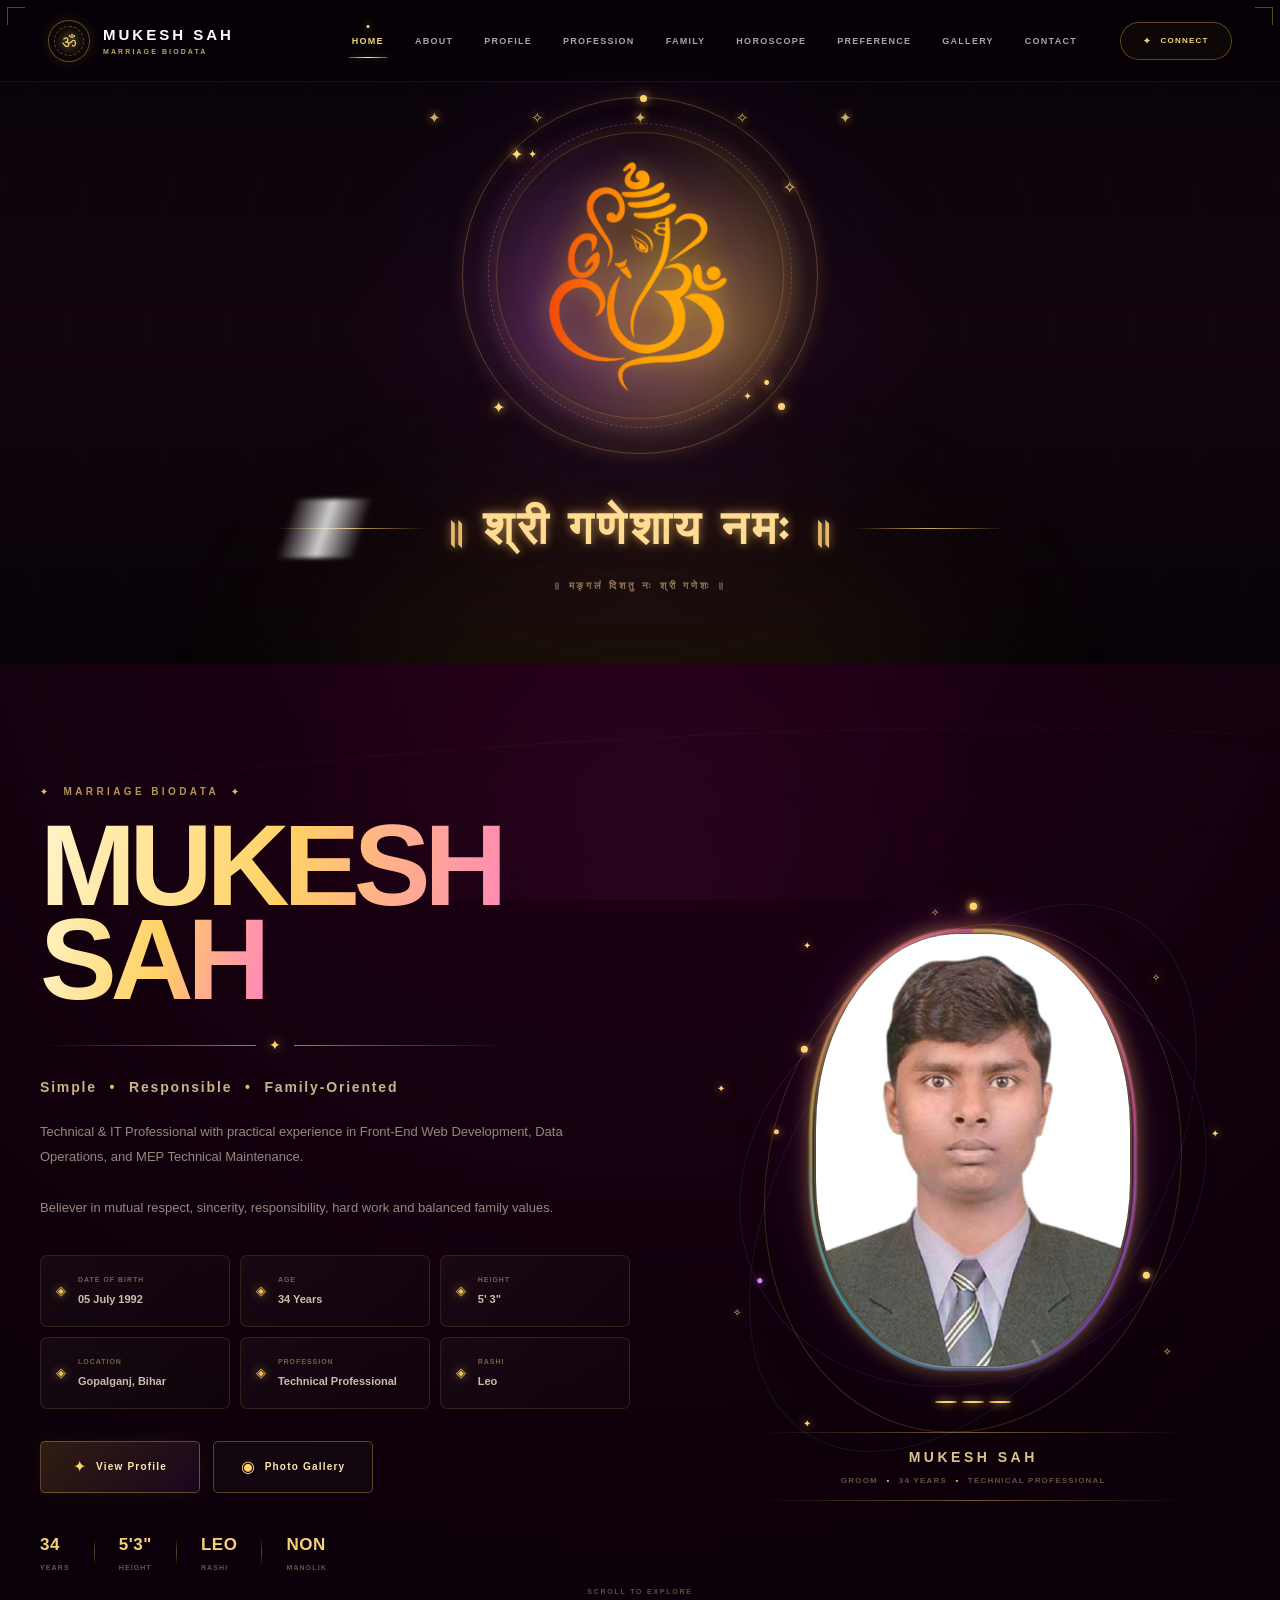
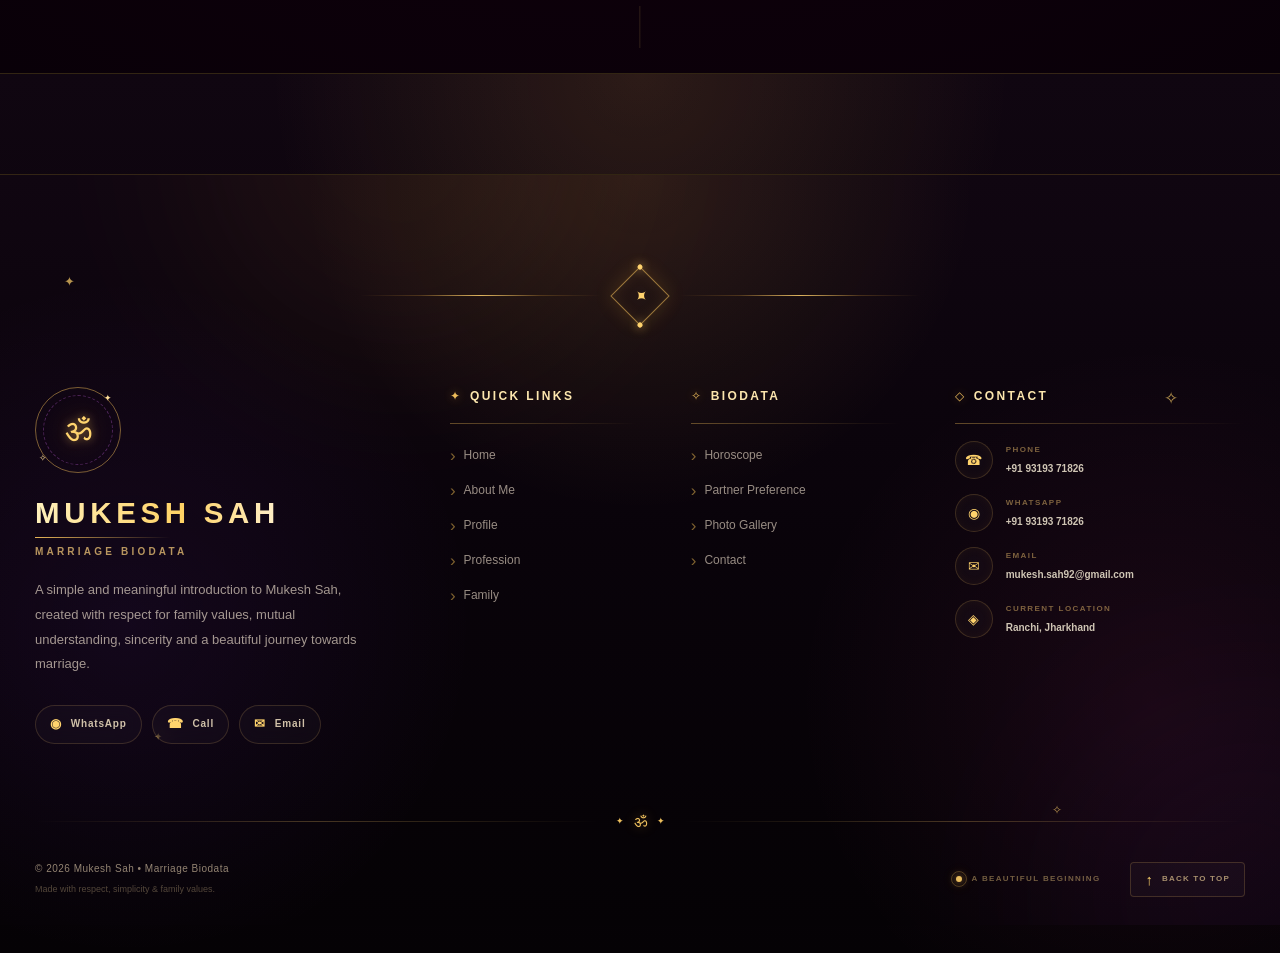
==== commit e63fea55: "Update index.html" ====
--- a/index.html
+++ b/index.html
@@ -153,7 +153,7 @@
                 <div class="ganesh-image-box">
 
                     <img
-                        src="assets/images/ganesh.png"
+                        src="assets/images/Ganesh.png"
                         alt="Shri Ganesh"
                         class="ganesh-image"
                     >
@@ -216,7 +216,7 @@
 
             <p class="ganesh-subtitle">
 
-                शुभारंभ • मंगलमय मिलन • शुभ विवाह
+                ॥ मङ्गलं दिशतु नः श्री गणेशः ॥
 
             </p>
 
